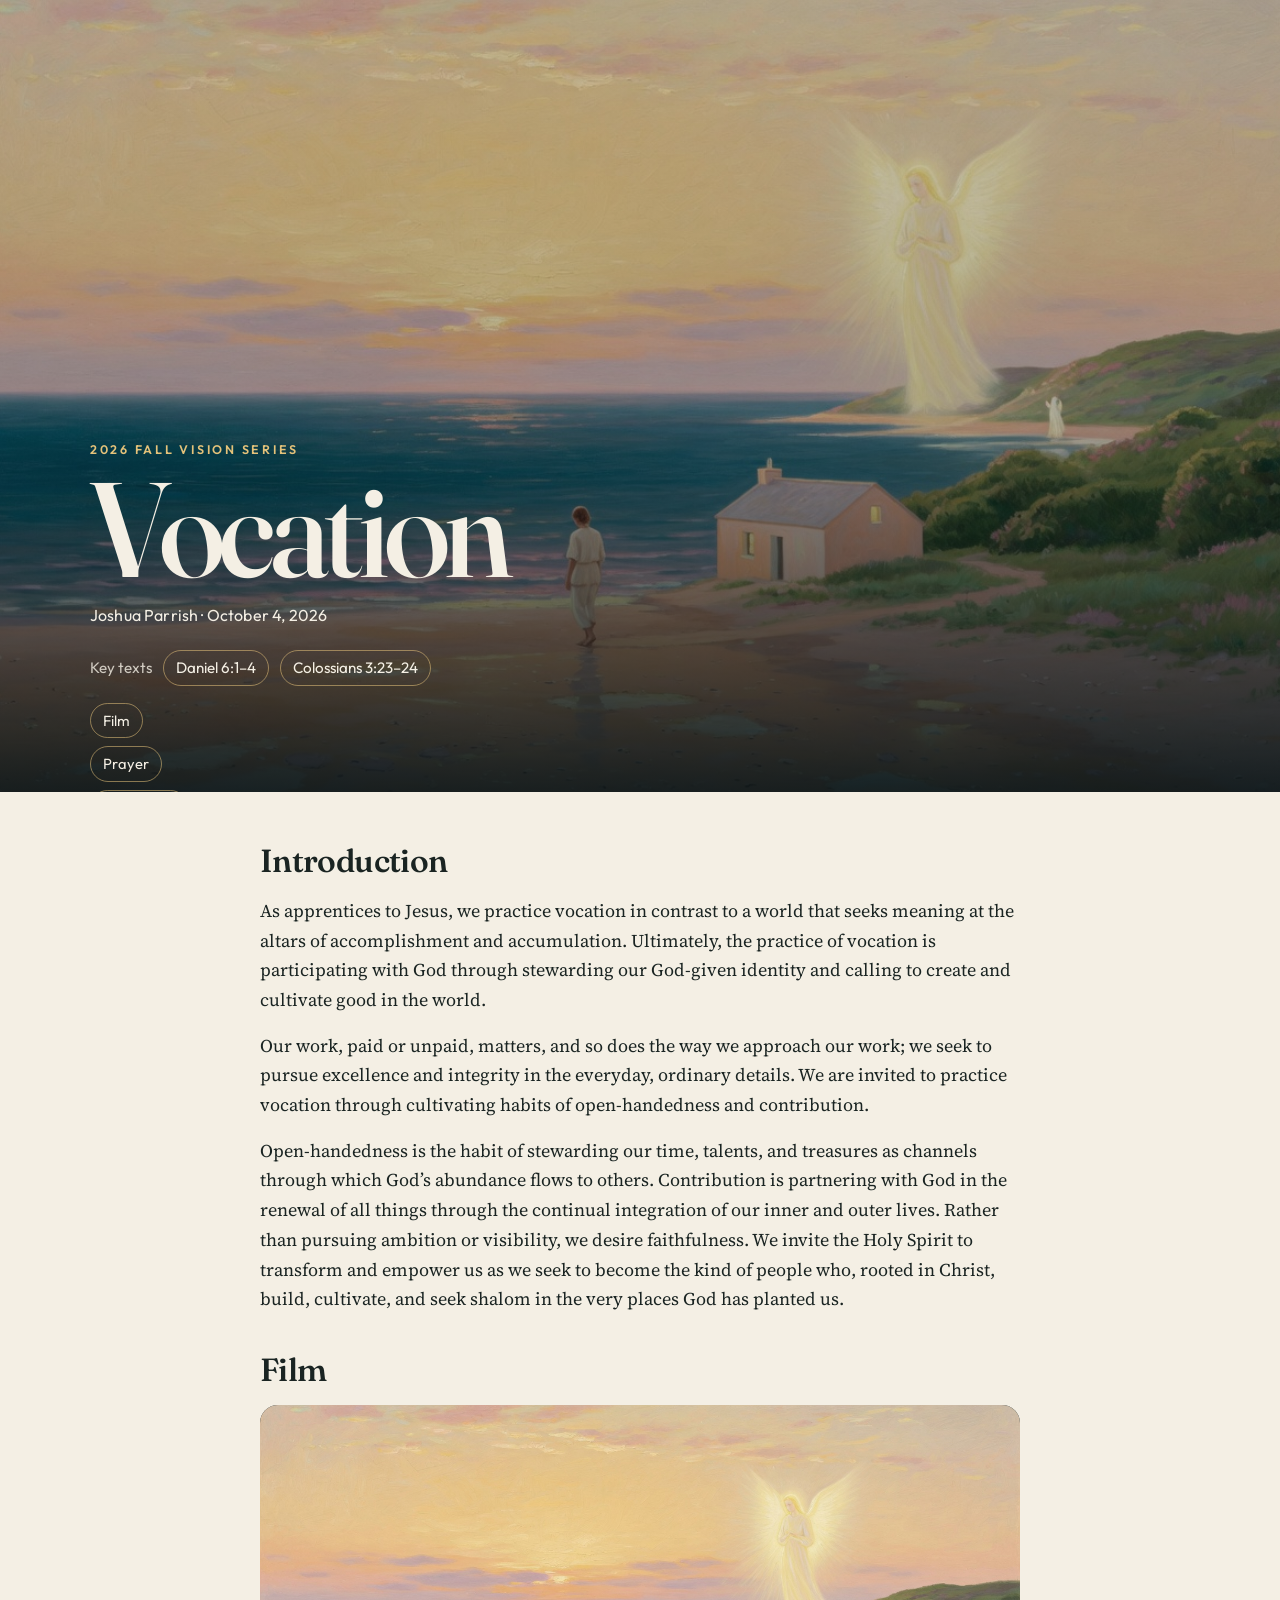
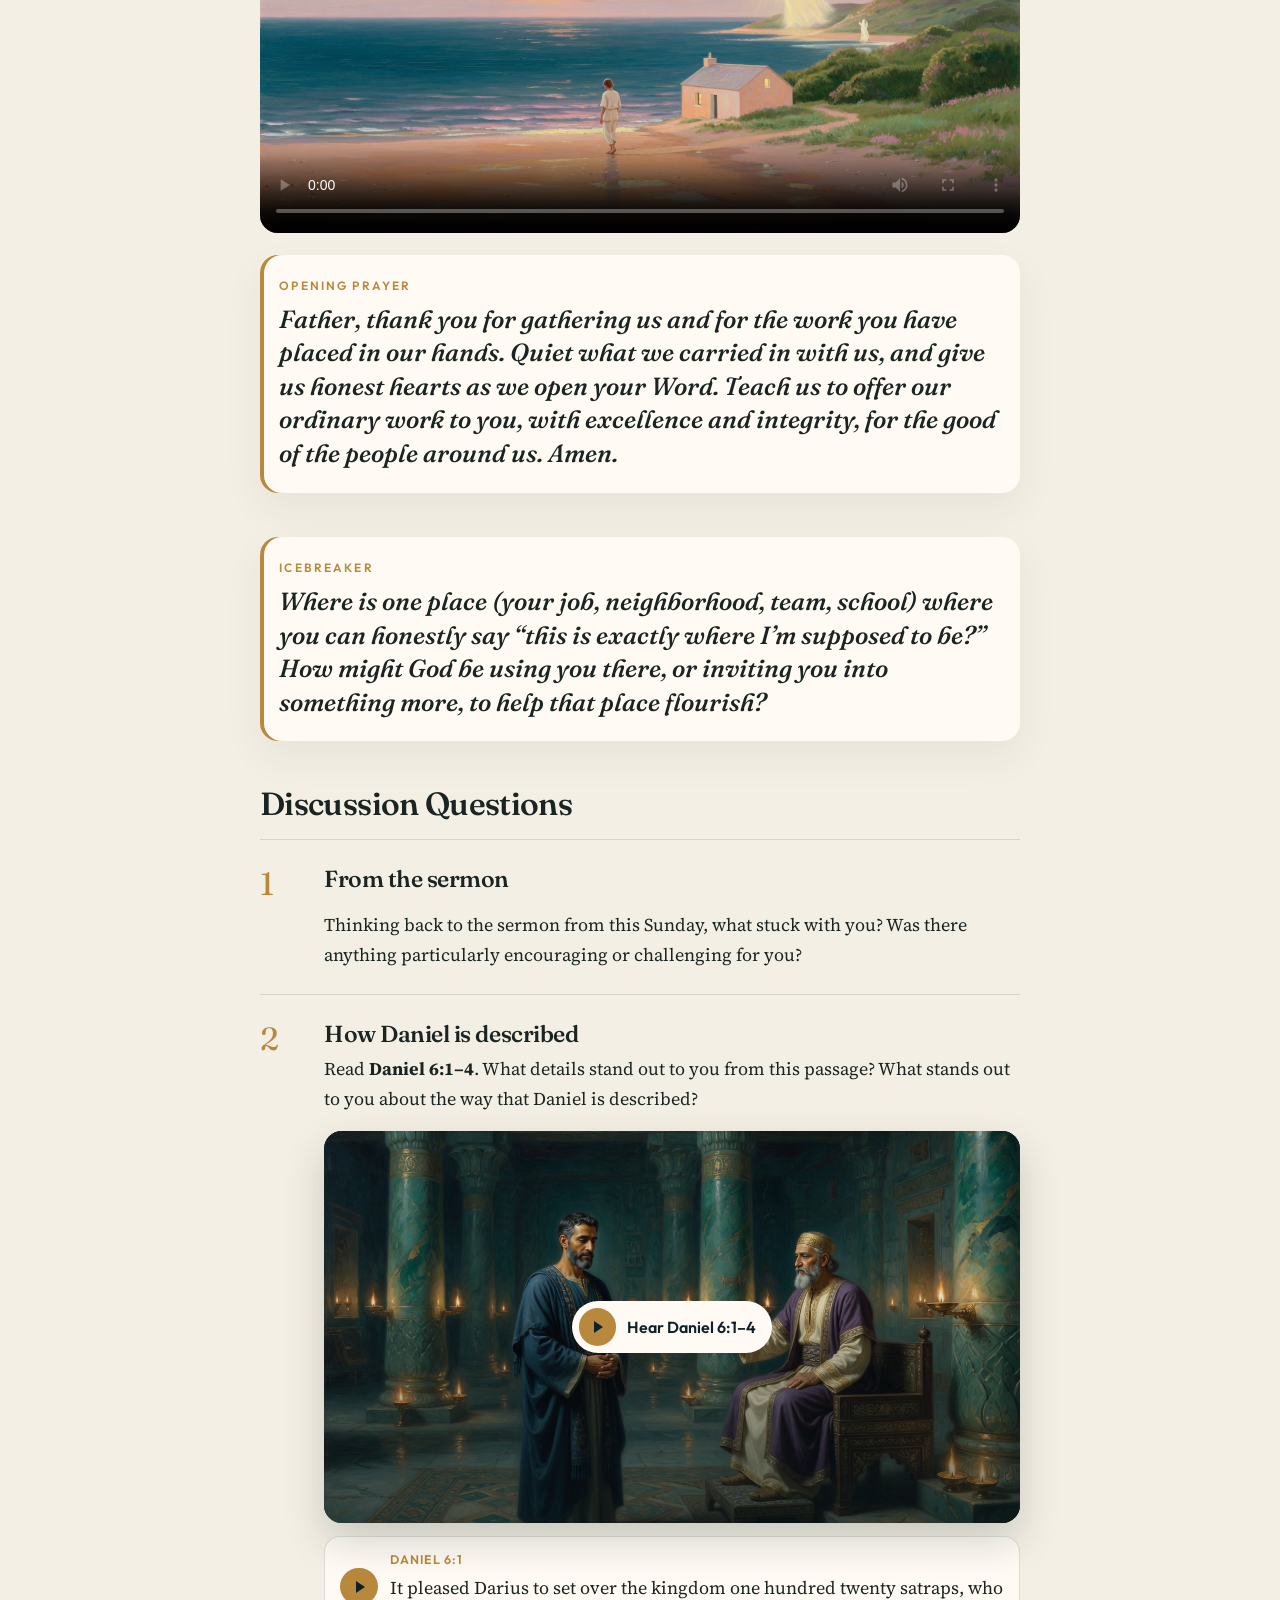
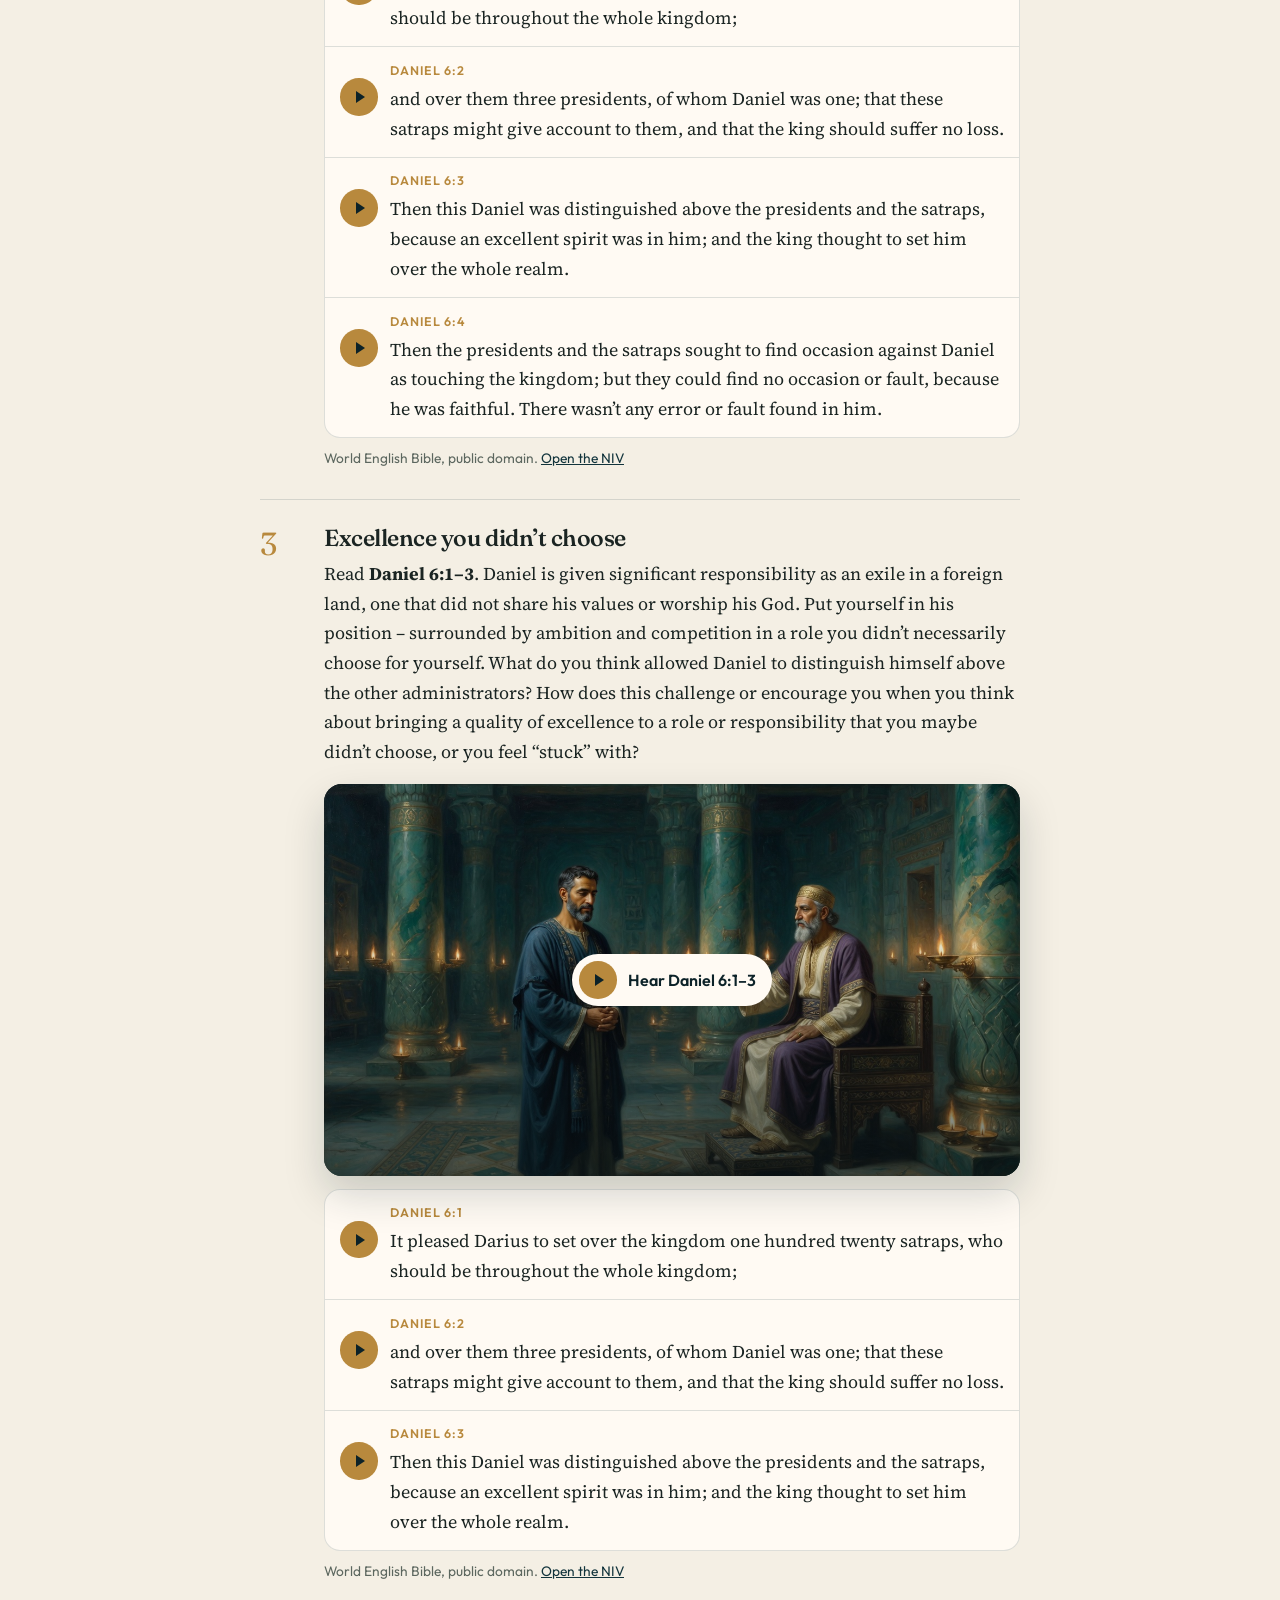
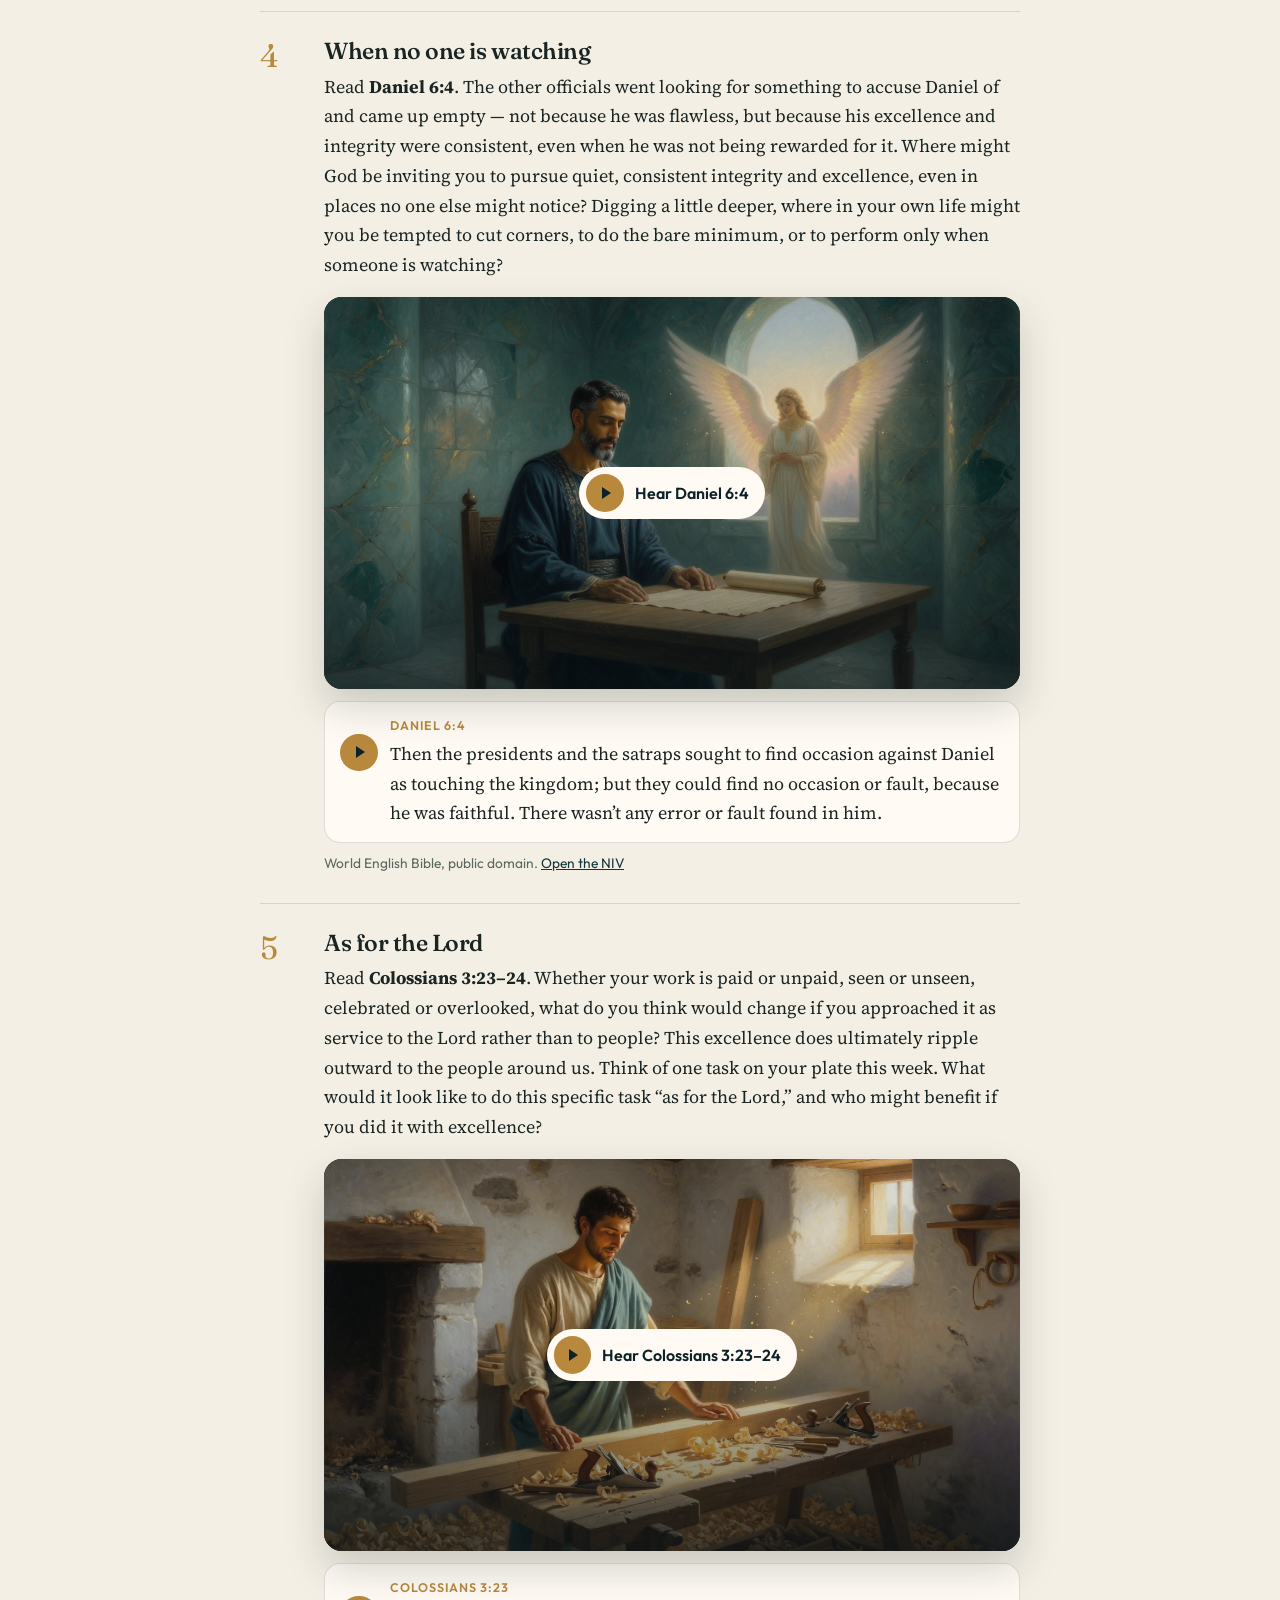
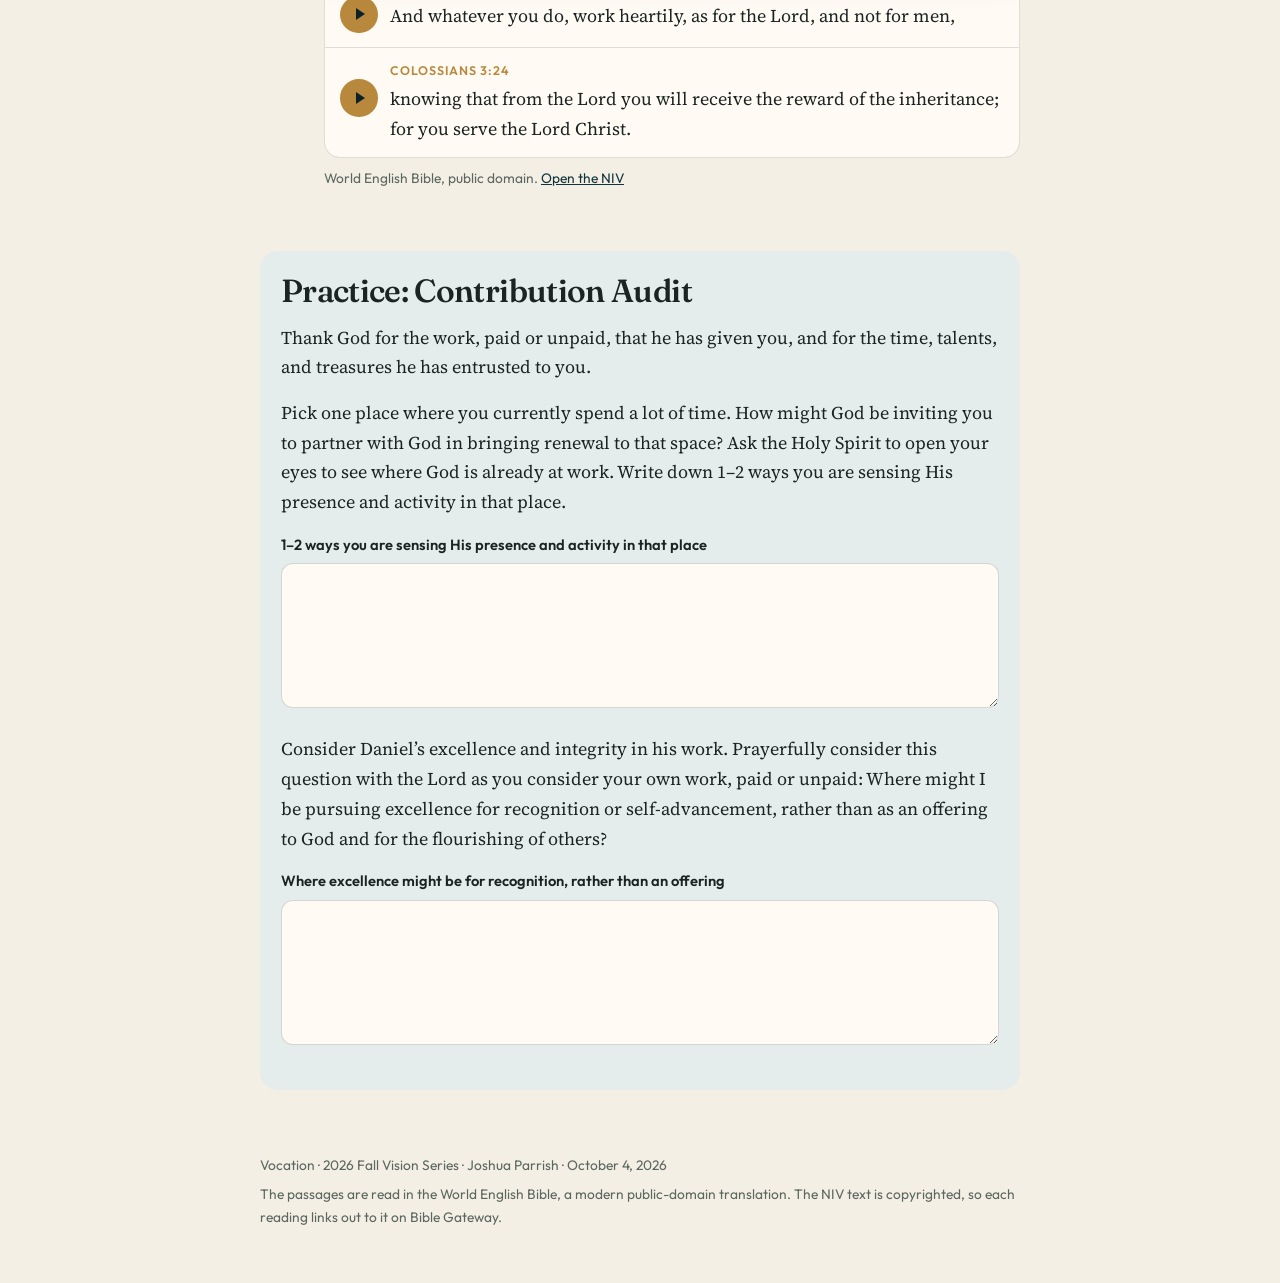
==== v1.html @ 0406d43c "Add the vocation film to the study pages. The guide now plays media/vocation.mp4 on both versions so" ====
<!DOCTYPE html>
<html lang="en">
<head>
  <meta charset="utf-8">
  <meta name="viewport" content="width=device-width, initial-scale=1">
  <title>Vocation · v1</title>
  <meta name="description" content="Group guide for Vocation, October 4, 2026. Joshua Parrish. Daniel 6:1–4 and Colossians 3:23–24, read aloud over scenes from the passage.">
  <link rel="icon" href="data:image/svg+xml,%3Csvg xmlns='http://www.w3.org/2000/svg' viewBox='0 0 32 32'%3E%3Crect width='32' height='32' rx='6' fill='%2312343c'/%3E%3Cpath d='M8 15.5 16 8l8 7.5V24H8Z' fill='none' stroke='%23e4c27a' stroke-width='1.6'/%3E%3C/svg%3E">
  <link rel="preconnect" href="https://fonts.googleapis.com">
  <link rel="preconnect" href="https://fonts.gstatic.com" crossorigin>
  <link href="https://fonts.googleapis.com/css2?family=Fraunces:ital,opsz,wght@0,9..144,520;0,9..144,620;1,9..144,520&family=Outfit:wght@400;500;600&family=Source+Serif+4:ital,opsz,wght@0,8..60,460;0,8..60,600;1,8..60,460&display=swap" rel="stylesheet">
  <style>
:root {
  --sea: #12343c;
  --sea-deep: #0c2228;
  --gold: #b8893d;
  --gold-bright: #e4c27a;
  --cream: #f4efe4;
  --paper: #fffaf3;
  --ink: #1a2422;
  --muted: #5c675f;
  --line: rgba(18, 52, 60, 0.14);
  --mist: #e4ecec;
  --display: "Fraunces", "Iowan Old Style", Georgia, serif;
  --serif: "Source Serif 4", Palatino, "Palatino Linotype", serif;
  --sans: Outfit, "Segoe UI", sans-serif;
  --measure: 40rem;
}

* { box-sizing: border-box; }

html { scroll-behavior: smooth; }

body {
  margin: 0;
  background:
    radial-gradient(900px 420px at 0% 0%, #fff 0%, transparent 55%),
    var(--cream);
  color: var(--ink);
  font-family: var(--serif);
  font-size: 1.125rem;
  line-height: 1.65;
}

img, video { max-width: 100%; }

a { color: var(--sea); }

.skip {
  position: absolute;
  left: 1rem;
  top: -4rem;
  background: var(--paper);
  color: var(--sea);
  padding: 0.5rem 0.8rem;
  z-index: 5;
}

.skip:focus { top: 1rem; }

.hero {
  position: relative;
  min-height: 88vh;
  display: grid;
  align-items: end;
  color: var(--cream);
  background: var(--sea-deep) url("media/hero.jpg") center 40% / cover no-repeat;
  overflow: hidden;
}

.hero-media {
  position: absolute;
  inset: 0;
  width: 100%;
  height: 100%;
  object-fit: cover;
}

.hero::after {
  content: "";
  position: absolute;
  inset: 0;
  background:
    linear-gradient(to top, rgba(8, 20, 24, 0.92) 0%, rgba(8, 20, 24, 0.28) 46%, rgba(8, 20, 24, 0.18) 100%);
}

.hero-copy {
  position: relative;
  z-index: 1;
  width: min(1100px, calc(100% - 2.5rem));
  margin: 0 auto 3.2rem;
}

.series {
  margin: 0 0 0.6rem;
  font-family: var(--sans);
  font-size: 0.78rem;
  font-weight: 600;
  letter-spacing: 0.22em;
  text-transform: uppercase;
  color: var(--gold-bright);
}

.hero h1 {
  margin: 0;
  font-family: var(--display);
  font-weight: 520;
  font-size: clamp(4.6rem, 12vw, 8.4rem);
  line-height: 0.88;
  letter-spacing: -0.04em;
}

.byline {
  margin: 0.9rem 0 0;
  font-family: var(--sans);
  font-size: 1rem;
  letter-spacing: 0.01em;
}

.keys {
  display: flex;
  flex-wrap: wrap;
  gap: 0.5rem 0.7rem;
  align-items: center;
  margin: 1.3rem 0 0;
  font-family: var(--sans);
  font-size: 0.95rem;
}

.keys span { opacity: 0.8; }

.keys a,
.jump a {
  color: var(--cream);
  text-decoration: none;
  border: 1px solid rgba(228, 194, 122, 0.55);
  border-radius: 999px;
  padding: 0.28rem 0.75rem;
}

.keys a:hover,
.jump a:hover,
.keys a:focus-visible,
.jump a:focus-visible {
  background: rgba(228, 194, 122, 0.18);
}

.jump {
  display: flex;
  flex-wrap: wrap;
  gap: 0.5rem;
  margin-top: 1.1rem;
  font-family: var(--sans);
  font-size: 0.92rem;
}

main {
  width: min(760px, calc(100% - 2rem));
  margin: 0 auto;
  padding: 3.2rem 0 4rem;
}

h2, h3 {
  font-family: var(--display);
  font-weight: 560;
  letter-spacing: -0.02em;
  line-height: 1.15;
}

h2 { font-size: 2rem; margin: 0 0 1rem; }

h3 { font-size: 1.45rem; margin: 0 0 0.45rem; }

.intro p,
.lead,
.practice p { margin: 0 0 1rem; }

.icebreaker,
.prayer {
  margin: 2.4rem 0 2.8rem;
  padding: 1.3rem 1.35rem 1.4rem 1.2rem;
  background: var(--paper);
  border-radius: 18px;
  box-shadow: inset 4px 0 0 var(--gold), 0 16px 40px rgba(18, 52, 60, 0.06);
}

.prayer + .icebreaker { margin-top: 1rem; }

.film { margin: 2.4rem 0 0; }

.film + .prayer { margin-top: 1.4rem; }

.study-film {
  width: 100%;
  aspect-ratio: 16 / 9;
  border: 0;
  border-radius: 18px;
  background: var(--sea-deep);
  display: block;
}

.kicker {
  margin: 0 0 0.45rem;
  font-family: var(--sans);
  font-size: 0.75rem;
  font-weight: 600;
  letter-spacing: 0.18em;
  text-transform: uppercase;
  color: var(--gold);
}

.prompt {
  margin: 0;
  font-family: var(--display);
  font-weight: 520;
  font-style: italic;
  font-size: 1.55rem;
  line-height: 1.35;
}

.question {
  display: grid;
  grid-template-columns: 3.2rem 1fr;
  gap: 0.4rem 0.8rem;
  padding: 1.6rem 0 0.4rem;
  border-top: 1px solid var(--line);
}

.num {
  margin: 0.15rem 0 0;
  font-family: var(--display);
  font-size: 2rem;
  line-height: 1;
  color: var(--gold);
}

.reading {
  margin: 1.1rem 0 1.4rem;
}

.stage {
  position: relative;
  aspect-ratio: 16 / 9;
  border-radius: 18px;
  overflow: hidden;
  background: var(--sea-deep);
  box-shadow: 0 18px 40px rgba(12, 34, 40, 0.18);
}

.stage video {
  width: 100%;
  height: 100%;
  object-fit: cover;
  display: block;
  background: var(--sea-deep);
}

.veil {
  position: absolute;
  inset: 0;
  display: grid;
  place-items: center;
  background: linear-gradient(to top, rgba(8, 20, 24, 0.62), rgba(8, 20, 24, 0.12) 55%);
}

.is-playing .veil,
.is-paused .veil { display: none; }

.hear, .toggle, .jump {
  font-family: var(--sans);
  cursor: pointer;
}

.hear {
  display: inline-flex;
  align-items: center;
  gap: 0.7rem;
  border: 0;
  border-radius: 999px;
  padding: 0.45rem 1rem 0.45rem 0.45rem;
  background: var(--paper);
  color: var(--sea-deep);
  font-size: 1rem;
  font-weight: 600;
}

.hear:focus-visible,
.toggle:focus-visible,
.jump:focus-visible,
textarea:focus-visible,
a:focus-visible {
  outline: 2px solid var(--gold-bright);
  outline-offset: 3px;
}

.mark {
  width: 2.35rem;
  height: 2.35rem;
  border-radius: 50%;
  background: var(--gold);
  display: grid;
  place-items: center;
  flex: none;
}

.mark::before {
  content: "";
  display: block;
  width: 0;
  height: 0;
  border-left: 9px solid var(--sea-deep);
  border-top: 6px solid transparent;
  border-bottom: 6px solid transparent;
  margin-left: 3px;
}

.bar {
  display: none;
  position: absolute;
  left: 0;
  right: 0;
  bottom: 0;
  gap: 0.8rem;
  align-items: center;
  padding: 0.7rem 0.8rem;
  background: linear-gradient(to top, rgba(8, 20, 24, 0.88), transparent);
  color: var(--cream);
}

.is-playing .bar,
.is-paused .bar { display: flex; }

.toggle {
  border: 0;
  border-radius: 999px;
  background: var(--paper);
  color: var(--sea-deep);
  font-weight: 600;
  padding: 0.4rem 0.85rem;
}

.now {
  margin: 0;
  font-family: var(--sans);
  font-size: 0.95rem;
}

.verses {
  list-style: none;
  margin: 0.8rem 0 0;
  padding: 0;
  border: 1px solid var(--line);
  border-radius: 16px;
  overflow: hidden;
  background: var(--paper);
}

.verse {
  display: grid;
  grid-template-columns: auto 1fr;
  gap: 0.75rem;
  align-items: start;
  padding: 0.85rem 0.95rem;
  border-top: 1px solid var(--line);
}

.verse:first-child { border-top: 0; }

.verse p { margin: 0; }

.verse.is-active {
  background: #fff6e4;
  box-shadow: inset 3px 0 0 var(--gold);
}

.vref {
  display: block;
  font-family: var(--sans);
  font-size: 0.78rem;
  font-weight: 600;
  letter-spacing: 0.08em;
  text-transform: uppercase;
  color: var(--gold);
  margin-bottom: 0.15rem;
}

.jump {
  width: 2.35rem;
  height: 2.35rem;
  border: 0;
  border-radius: 50%;
  background: transparent;
  padding: 0;
}

.is-playing .verse.is-active .mark::before {
  width: 8px;
  height: 10px;
  border: 0;
  margin: 0;
  background:
    linear-gradient(var(--sea-deep), var(--sea-deep)) 0 0 / 3px 10px no-repeat,
    linear-gradient(var(--sea-deep), var(--sea-deep)) 5px 0 / 3px 10px no-repeat;
}

.credit, .saved, footer p {
  font-family: var(--sans);
  font-size: 0.86rem;
  color: var(--muted);
}

.credit { margin: 0.55rem 0 0; }

.practice {
  margin-top: 2rem;
  padding: 1.4rem 1.3rem 1.2rem;
  background: var(--mist);
  border-radius: 18px;
}

.practice h2 { margin-bottom: 0.8rem; }

.note {
  display: block;
  margin: 0 0 1.1rem;
}

.note span {
  display: block;
  margin-bottom: 0.4rem;
  font-family: var(--sans);
  font-size: 0.92rem;
  font-weight: 600;
}

textarea {
  width: 100%;
  border: 1px solid rgba(18, 52, 60, 0.18);
  border-radius: 12px;
  padding: 0.75rem 0.85rem;
  font: inherit;
  color: inherit;
  background: var(--paper);
  resize: vertical;
}

.saved { margin: 0; }

footer {
  width: min(760px, calc(100% - 2rem));
  margin: 0 auto;
  padding: 0 0 3rem;
}

footer p { margin: 0 0 0.4rem; }

.sr-only {
  position: absolute;
  width: 1px;
  height: 1px;
  padding: 0;
  margin: -1px;
  overflow: hidden;
  clip: rect(0, 0, 0, 0);
  white-space: nowrap;
  border: 0;
}

@media (max-width: 640px) {
  body { font-size: 1.05rem; }
  .hero { min-height: 78vh; }
  .prompt { font-size: 1.3rem; }
  .question { grid-template-columns: 1fr; gap: 0.2rem; }
  .num { font-size: 1.6rem; }
}

@media (prefers-reduced-motion: reduce) {
  html { scroll-behavior: auto; }
  .hero-media { display: none; }
}

</style>
</head>
<body>
  <a class="skip" href="#content">Skip to the guide</a>

  <header class="hero">
    <video class="hero-media" autoplay muted loop playsinline poster="media/hero.jpg">
      <source src="media/hero.mp4" type="video/mp4">
    </video>
    <div class="hero-copy">
      <p class="series">2026 Fall Vision Series</p>
      <h1>Vocation</h1>
      <p class="byline">Joshua Parrish <span aria-hidden="true">·</span> <time datetime="2026-10-04">October 4, 2026</time></p>
      <p class="keys">
        <span>Key texts</span>
        <a href="#daniel">Daniel 6:1–4</a>
        <a href="#colossians">Colossians 3:23–24</a>
      </p>
      <nav class="jump" aria-label="Guide">
        <a href="#film">Film</a>
        <a href="#prayer">Prayer</a>
        <a href="#icebreaker">Icebreaker</a>
        <a href="#discuss">Discussion</a>
        <a href="#practice">Practice</a>
        <a href="v2.html">v2</a>
      </nav>
    </div>
  </header>

  <main id="content">
    <section class="intro" aria-labelledby="intro-title">
      <h2 id="intro-title">Introduction</h2>
      <p>As apprentices to Jesus, we practice vocation in contrast to a world that seeks meaning at the altars of accomplishment and accumulation. Ultimately, the practice of vocation is participating with God through stewarding our God-given identity and calling to create and cultivate good in the world.</p>
      <p>Our work, paid or unpaid, matters, and so does the way we approach our work; we seek to pursue excellence and integrity in the everyday, ordinary details. We are invited to practice vocation through cultivating habits of open-handedness and contribution.</p>
      <p>Open-handedness is the habit of stewarding our time, talents, and treasures as channels through which God’s abundance flows to others. Contribution is partnering with God in the renewal of all things through the continual integration of our inner and outer lives. Rather than pursuing ambition or visibility, we desire faithfulness. We invite the Holy Spirit to transform and empower us as we seek to become the kind of people who, rooted in Christ, build, cultivate, and seek shalom in the very places God has planted us.</p>
    </section>

    <section class="film" id="film" aria-labelledby="film-title">
      <h2 id="film-title">Film</h2>
      <video class="study-film" controls playsinline preload="metadata" poster="media/hero.jpg">
        <source src="media/vocation.mp4" type="video/mp4">
      </video>
    </section>

    <section class="prayer" id="prayer" aria-labelledby="prayer-title">
      <p class="kicker" id="prayer-title">Opening prayer</p>
      <p class="prompt">Father, thank you for gathering us and for the work you have placed in our hands. Quiet what we carried in with us, and give us honest hearts as we open your Word. Teach us to offer our ordinary work to you, with excellence and integrity, for the good of the people around us. Amen.</p>
    </section>

    <section class="icebreaker" id="icebreaker" aria-labelledby="ice-title">
      <p class="kicker" id="ice-title">Icebreaker</p>
      <p class="prompt">Where is one place (your job, neighborhood, team, school) where you can honestly say “this is exactly where I’m supposed to be?” How might God be using you there, or inviting you into something more, to help that place flourish?</p>
    </section>

    <section class="discuss" id="discuss" aria-labelledby="discuss-title">
      <h2 id="discuss-title">Discussion Questions</h2>

      <article class="question">
        <p class="num" aria-hidden="true">1</p>
        <div>
          <h3>From the sermon</h3>
          <p>Thinking back to the sermon from this Sunday, what stuck with you? Was there anything particularly encouraging or challenging for you?</p>
        </div>
      </article>

      <article class="question" id="daniel">
        <p class="num" aria-hidden="true">2</p>
        <div>
          <h3>How Daniel is described</h3>
          <p class="lead">Read <strong>Daniel 6:1–4</strong>. What details stand out to you from this passage? What stands out to you about the way that Daniel is described?</p>
          <figure class="reading">
            <div class="stage">
              <video playsinline preload="none" poster="media/dan-6-1.jpg"></video>
              <div class="veil">
                <button type="button" class="hear">
                  <span class="mark" aria-hidden="true"></span>
                  <span class="label">Hear Daniel 6:1–4</span>
                </button>
              </div>
              <div class="bar">
                <button type="button" class="toggle">Pause</button>
                <p class="now"></p>
              </div>
            </div>
            <ol class="verses">
              <li class="verse" data-src="media/dan-6-1.mp4" data-poster="media/dan-6-1.jpg" data-ref="Daniel 6:1">
                <button type="button" class="jump" aria-label="Play Daniel 6:1"><span class="mark" aria-hidden="true"></span></button>
                <p><span class="vref">Daniel 6:1</span> It pleased Darius to set over the kingdom one hundred twenty satraps, who should be throughout the whole kingdom;</p>
              </li>
              <li class="verse" data-src="media/dan-6-2.mp4" data-poster="media/dan-6-2.jpg" data-ref="Daniel 6:2">
                <button type="button" class="jump" aria-label="Play Daniel 6:2"><span class="mark" aria-hidden="true"></span></button>
                <p><span class="vref">Daniel 6:2</span> and over them three presidents, of whom Daniel was one; that these satraps might give account to them, and that the king should suffer no loss.</p>
              </li>
              <li class="verse" data-src="media/dan-6-3.mp4" data-poster="media/dan-6-3.jpg" data-ref="Daniel 6:3">
                <button type="button" class="jump" aria-label="Play Daniel 6:3"><span class="mark" aria-hidden="true"></span></button>
                <p><span class="vref">Daniel 6:3</span> Then this Daniel was distinguished above the presidents and the satraps, because an excellent spirit was in him; and the king thought to set him over the whole realm.</p>
              </li>
              <li class="verse" data-src="media/dan-6-4.mp4" data-poster="media/dan-6-4.jpg" data-ref="Daniel 6:4">
                <button type="button" class="jump" aria-label="Play Daniel 6:4"><span class="mark" aria-hidden="true"></span></button>
                <p><span class="vref">Daniel 6:4</span> Then the presidents and the satraps sought to find occasion against Daniel as touching the kingdom; but they could find no occasion or fault, because he was faithful. There wasn’t any error or fault found in him.</p>
              </li>
            </ol>
            <p class="credit">World English Bible, public domain. <a href="https://www.biblegateway.com/passage/?search=Daniel+6%3A1-4&amp;version=NIV">Open the NIV</a></p>
            <p class="sr-only status" aria-live="polite"></p>
          </figure>
        </div>
      </article>

      <article class="question">
        <p class="num" aria-hidden="true">3</p>
        <div>
          <h3>Excellence you didn’t choose</h3>
          <p class="lead">Read <strong>Daniel 6:1–3</strong>. Daniel is given significant responsibility as an exile in a foreign land, one that did not share his values or worship his God. Put yourself in his position – surrounded by ambition and competition in a role you didn’t necessarily choose for yourself. What do you think allowed Daniel to distinguish himself above the other administrators? How does this challenge or encourage you when you think about bringing a quality of excellence to a role or responsibility that you maybe didn’t choose, or you feel “stuck” with?</p>
          <figure class="reading">
            <div class="stage">
              <video playsinline preload="none" poster="media/dan-6-1.jpg"></video>
              <div class="veil">
                <button type="button" class="hear">
                  <span class="mark" aria-hidden="true"></span>
                  <span class="label">Hear Daniel 6:1–3</span>
                </button>
              </div>
              <div class="bar">
                <button type="button" class="toggle">Pause</button>
                <p class="now"></p>
              </div>
            </div>
            <ol class="verses">
              <li class="verse" data-src="media/dan-6-1.mp4" data-poster="media/dan-6-1.jpg" data-ref="Daniel 6:1">
                <button type="button" class="jump" aria-label="Play Daniel 6:1"><span class="mark" aria-hidden="true"></span></button>
                <p><span class="vref">Daniel 6:1</span> It pleased Darius to set over the kingdom one hundred twenty satraps, who should be throughout the whole kingdom;</p>
              </li>
              <li class="verse" data-src="media/dan-6-2.mp4" data-poster="media/dan-6-2.jpg" data-ref="Daniel 6:2">
                <button type="button" class="jump" aria-label="Play Daniel 6:2"><span class="mark" aria-hidden="true"></span></button>
                <p><span class="vref">Daniel 6:2</span> and over them three presidents, of whom Daniel was one; that these satraps might give account to them, and that the king should suffer no loss.</p>
              </li>
              <li class="verse" data-src="media/dan-6-3.mp4" data-poster="media/dan-6-3.jpg" data-ref="Daniel 6:3">
                <button type="button" class="jump" aria-label="Play Daniel 6:3"><span class="mark" aria-hidden="true"></span></button>
                <p><span class="vref">Daniel 6:3</span> Then this Daniel was distinguished above the presidents and the satraps, because an excellent spirit was in him; and the king thought to set him over the whole realm.</p>
              </li>
            </ol>
            <p class="credit">World English Bible, public domain. <a href="https://www.biblegateway.com/passage/?search=Daniel+6%3A1-3&amp;version=NIV">Open the NIV</a></p>
            <p class="sr-only status" aria-live="polite"></p>
          </figure>
        </div>
      </article>

      <article class="question">
        <p class="num" aria-hidden="true">4</p>
        <div>
          <h3>When no one is watching</h3>
          <p class="lead">Read <strong>Daniel 6:4</strong>. The other officials went looking for something to accuse Daniel of and came up empty — not because he was flawless, but because his excellence and integrity were consistent, even when he was not being rewarded for it. Where might God be inviting you to pursue quiet, consistent integrity and excellence, even in places no one else might notice? Digging a little deeper, where in your own life might you be tempted to cut corners, to do the bare minimum, or to perform only when someone is watching?</p>
          <figure class="reading">
            <div class="stage">
              <video playsinline preload="none" poster="media/dan-6-4.jpg"></video>
              <div class="veil">
                <button type="button" class="hear">
                  <span class="mark" aria-hidden="true"></span>
                  <span class="label">Hear Daniel 6:4</span>
                </button>
              </div>
              <div class="bar">
                <button type="button" class="toggle">Pause</button>
                <p class="now"></p>
              </div>
            </div>
            <ol class="verses">
              <li class="verse" data-src="media/dan-6-4.mp4" data-poster="media/dan-6-4.jpg" data-ref="Daniel 6:4">
                <button type="button" class="jump" aria-label="Play Daniel 6:4"><span class="mark" aria-hidden="true"></span></button>
                <p><span class="vref">Daniel 6:4</span> Then the presidents and the satraps sought to find occasion against Daniel as touching the kingdom; but they could find no occasion or fault, because he was faithful. There wasn’t any error or fault found in him.</p>
              </li>
            </ol>
            <p class="credit">World English Bible, public domain. <a href="https://www.biblegateway.com/passage/?search=Daniel+6%3A4&amp;version=NIV">Open the NIV</a></p>
            <p class="sr-only status" aria-live="polite"></p>
          </figure>
        </div>
      </article>

      <article class="question" id="colossians">
        <p class="num" aria-hidden="true">5</p>
        <div>
          <h3>As for the Lord</h3>
          <p class="lead">Read <strong>Colossians 3:23–24</strong>. Whether your work is paid or unpaid, seen or unseen, celebrated or overlooked, what do you think would change if you approached it as service to the Lord rather than to people? This excellence does ultimately ripple outward to the people around us. Think of one task on your plate this week. What would it look like to do this specific task “as for the Lord,” and who might benefit if you did it with excellence?</p>
          <figure class="reading">
            <div class="stage">
              <video playsinline preload="none" poster="media/col-3-23.jpg"></video>
              <div class="veil">
                <button type="button" class="hear">
                  <span class="mark" aria-hidden="true"></span>
                  <span class="label">Hear Colossians 3:23–24</span>
                </button>
              </div>
              <div class="bar">
                <button type="button" class="toggle">Pause</button>
                <p class="now"></p>
              </div>
            </div>
            <ol class="verses">
              <li class="verse" data-src="media/col-3-23.mp4" data-poster="media/col-3-23.jpg" data-ref="Colossians 3:23">
                <button type="button" class="jump" aria-label="Play Colossians 3:23"><span class="mark" aria-hidden="true"></span></button>
                <p><span class="vref">Colossians 3:23</span> And whatever you do, work heartily, as for the Lord, and not for men,</p>
              </li>
              <li class="verse" data-src="media/col-3-24.mp4" data-poster="media/col-3-24.jpg" data-ref="Colossians 3:24">
                <button type="button" class="jump" aria-label="Play Colossians 3:24"><span class="mark" aria-hidden="true"></span></button>
                <p><span class="vref">Colossians 3:24</span> knowing that from the Lord you will receive the reward of the inheritance; for you serve the Lord Christ.</p>
              </li>
            </ol>
            <p class="credit">World English Bible, public domain. <a href="https://www.biblegateway.com/passage/?search=Colossians+3%3A23-24&amp;version=NIV">Open the NIV</a></p>
            <p class="sr-only status" aria-live="polite"></p>
          </figure>
        </div>
      </article>
    </section>

    <section class="practice" id="practice" aria-labelledby="practice-title">
      <h2 id="practice-title">Practice: Contribution Audit</h2>
      <p>Thank God for the work, paid or unpaid, that he has given you, and for the time, talents, and treasures he has entrusted to you.</p>
      <p>Pick one place where you currently spend a lot of time. How might God be inviting you to partner with God in bringing renewal to that space? Ask the Holy Spirit to open your eyes to see where God is already at work. Write down 1–2 ways you are sensing His presence and activity in that place.</p>
      <label class="note">
        <span>1–2 ways you are sensing His presence and activity in that place</span>
        <textarea id="note-presence" rows="4"></textarea>
      </label>
      <p>Consider Daniel’s excellence and integrity in his work. Prayerfully consider this question with the Lord as you consider your own work, paid or unpaid: Where might I be pursuing excellence for recognition or self-advancement, rather than as an offering to God and for the flourishing of others?</p>
      <label class="note">
        <span>Where excellence might be for recognition, rather than an offering</span>
        <textarea id="note-offering" rows="4"></textarea>
      </label>
      <p class="saved" id="save-state" hidden>Saved on this device.</p>
    </section>
  </main>

  <footer>
    <p>Vocation · 2026 Fall Vision Series · Joshua Parrish · October 4, 2026</p>
    <p>The passages are read in the World English Bible, a modern public-domain translation. The NIV text is copyrighted, so each reading links out to it on Bible Gateway.</p>
  </footer>

  <script>
(function () {
  const readings = Array.from(document.querySelectorAll(".reading"));
  let active = null;

  function speak(text, onend) {
    if (!window.speechSynthesis) {
      onend();
      return;
    }
    const utter = new SpeechSynthesisUtterance(text);
    utter.rate = 0.9;
    utter.pitch = 0.95;
    const voices = window.speechSynthesis.getVoices();
    const voice = voices.find(function (item) {
      return /en(-|_)?(US|GB)/i.test(item.lang) && /andrew|brian|guy|ryan|daniel|david|mark/i.test(item.name);
    }) || voices.find(function (item) {
      return item.lang && item.lang.toLowerCase().startsWith("en");
    });
    if (voice) utter.voice = voice;
    utter.onend = onend;
    utter.onerror = onend;
    window.speechSynthesis.cancel();
    window.speechSynthesis.speak(utter);
  }

  function Reading(figure) {
    this.figure = figure;
    this.video = figure.querySelector("video");
    this.hear = figure.querySelector(".hear");
    this.label = figure.querySelector(".label");
    this.toggle = figure.querySelector(".toggle");
    this.now = figure.querySelector(".now");
    this.status = figure.querySelector(".status");
    this.verses = Array.from(figure.querySelectorAll(".verse"));
    this.homeLabel = this.label.textContent;
    this.index = 0;
    this.mode = "idle";
    this.usingVoice = false;
    const self = this;

    this.hear.addEventListener("click", function () { self.start(0); });
    this.toggle.addEventListener("click", function () { self.onToggle(); });
    this.verses.forEach(function (verse, index) {
      verse.querySelector(".jump").addEventListener("click", function () {
        if (self.mode === "playing" && self.index === index) self.onToggle();
        else self.start(index);
      });
    });
    this.video.addEventListener("ended", function () {
      if (self.mode === "playing" && !self.usingVoice) self.advance();
    });
    this.video.addEventListener("error", function () {
      if (self.mode === "playing" && !self.usingVoice) self.useVoice();
    });
  }

  Reading.prototype.claim = function () {
    if (active && active !== this) active.stop();
    active = this;
  };

  Reading.prototype.verseText = function (verse) {
    return verse.querySelector("p").innerText.replace(/\s+/g, " ").trim();
  };

  Reading.prototype.paint = function () {
    const verse = this.verses[this.index];
    this.verses.forEach(function (item) { item.classList.remove("is-active"); });
    if (verse && this.mode !== "idle") verse.classList.add("is-active");
    this.figure.classList.toggle("is-playing", this.mode === "playing");
    this.figure.classList.toggle("is-paused", this.mode === "paused");
    this.label.textContent = this.mode === "idle" ? this.homeLabel : "Pause";
    this.toggle.textContent = this.mode === "paused" ? "Resume" : "Pause";
    const ref = verse && this.mode !== "idle" ? verse.dataset.ref : "";
    this.now.textContent = ref;
    if (this.mode === "playing") this.status.textContent = "Playing " + ref;
    else if (this.mode === "paused") this.status.textContent = "Paused";
    else this.status.textContent = "";
  };

  Reading.prototype.start = function (index) {
    this.claim();
    this.index = index;
    this.mode = "playing";
    this.usingVoice = false;
    if (window.speechSynthesis) window.speechSynthesis.cancel();
    const verse = this.verses[index];
    const src = verse.dataset.src;
    this.video.poster = verse.dataset.poster;
    this.video.muted = false;
    const absolute = new URL(src, window.location.href).href;
    if (this.video.currentSrc !== absolute) {
      this.video.src = src;
    } else {
      this.video.currentTime = 0;
    }
    this.paint();
    const self = this;
    const pending = this.video.play();
    if (pending && pending.catch) {
      pending.catch(function () { self.useVoice(); });
    }
  };

  Reading.prototype.useVoice = function () {
    if (this.usingVoice || this.mode !== "playing") return;
    this.usingVoice = true;
    this.video.removeAttribute("src");
    this.video.load();
    const self = this;
    speak(this.verseText(this.verses[this.index]), function () {
      if (self.mode === "playing" && self.usingVoice) self.advance();
    });
  };

  Reading.prototype.advance = function () {
    if (this.index < this.verses.length - 1) this.start(this.index + 1);
    else this.stop();
  };

  Reading.prototype.onToggle = function () {
    if (this.mode === "playing") {
      this.mode = "paused";
      this.video.pause();
      if (window.speechSynthesis) window.speechSynthesis.pause();
      this.paint();
      return;
    }
    if (this.mode === "paused") {
      this.mode = "playing";
      this.paint();
      if (this.usingVoice && window.speechSynthesis) window.speechSynthesis.resume();
      else this.video.play();
    }
  };

  Reading.prototype.stop = function () {
    this.mode = "idle";
    this.usingVoice = false;
    this.video.pause();
    if (window.speechSynthesis) window.speechSynthesis.cancel();
    this.paint();
    if (active === this) active = null;
  };

  readings.forEach(function (figure) { new Reading(figure); });

  const presence = document.getElementById("note-presence");
  const offering = document.getElementById("note-offering");
  const saveState = document.getElementById("save-state");
  const storeKey = "vocation-2026-notes";

  try {
    const saved = JSON.parse(localStorage.getItem(storeKey) || "{}");
    if (saved.presence) presence.value = saved.presence;
    if (saved.offering) offering.value = saved.offering;
  } catch (error) {
    /* Notes stay empty if storage is unavailable. */
  }

  function persist() {
    const payload = { presence: presence.value, offering: offering.value };
    try {
      localStorage.setItem(storeKey, JSON.stringify(payload));
      saveState.hidden = false;
    } catch (error) {
      saveState.hidden = true;
    }
  }

  presence.addEventListener("input", persist);
  offering.addEventListener("input", persist);

  if (window.matchMedia("(prefers-reduced-motion: reduce)").matches) {
    const hero = document.querySelector(".hero-media");
    if (hero) {
      hero.pause();
      hero.removeAttribute("autoplay");
    }
  }
})();

</script>
</body>
</html>
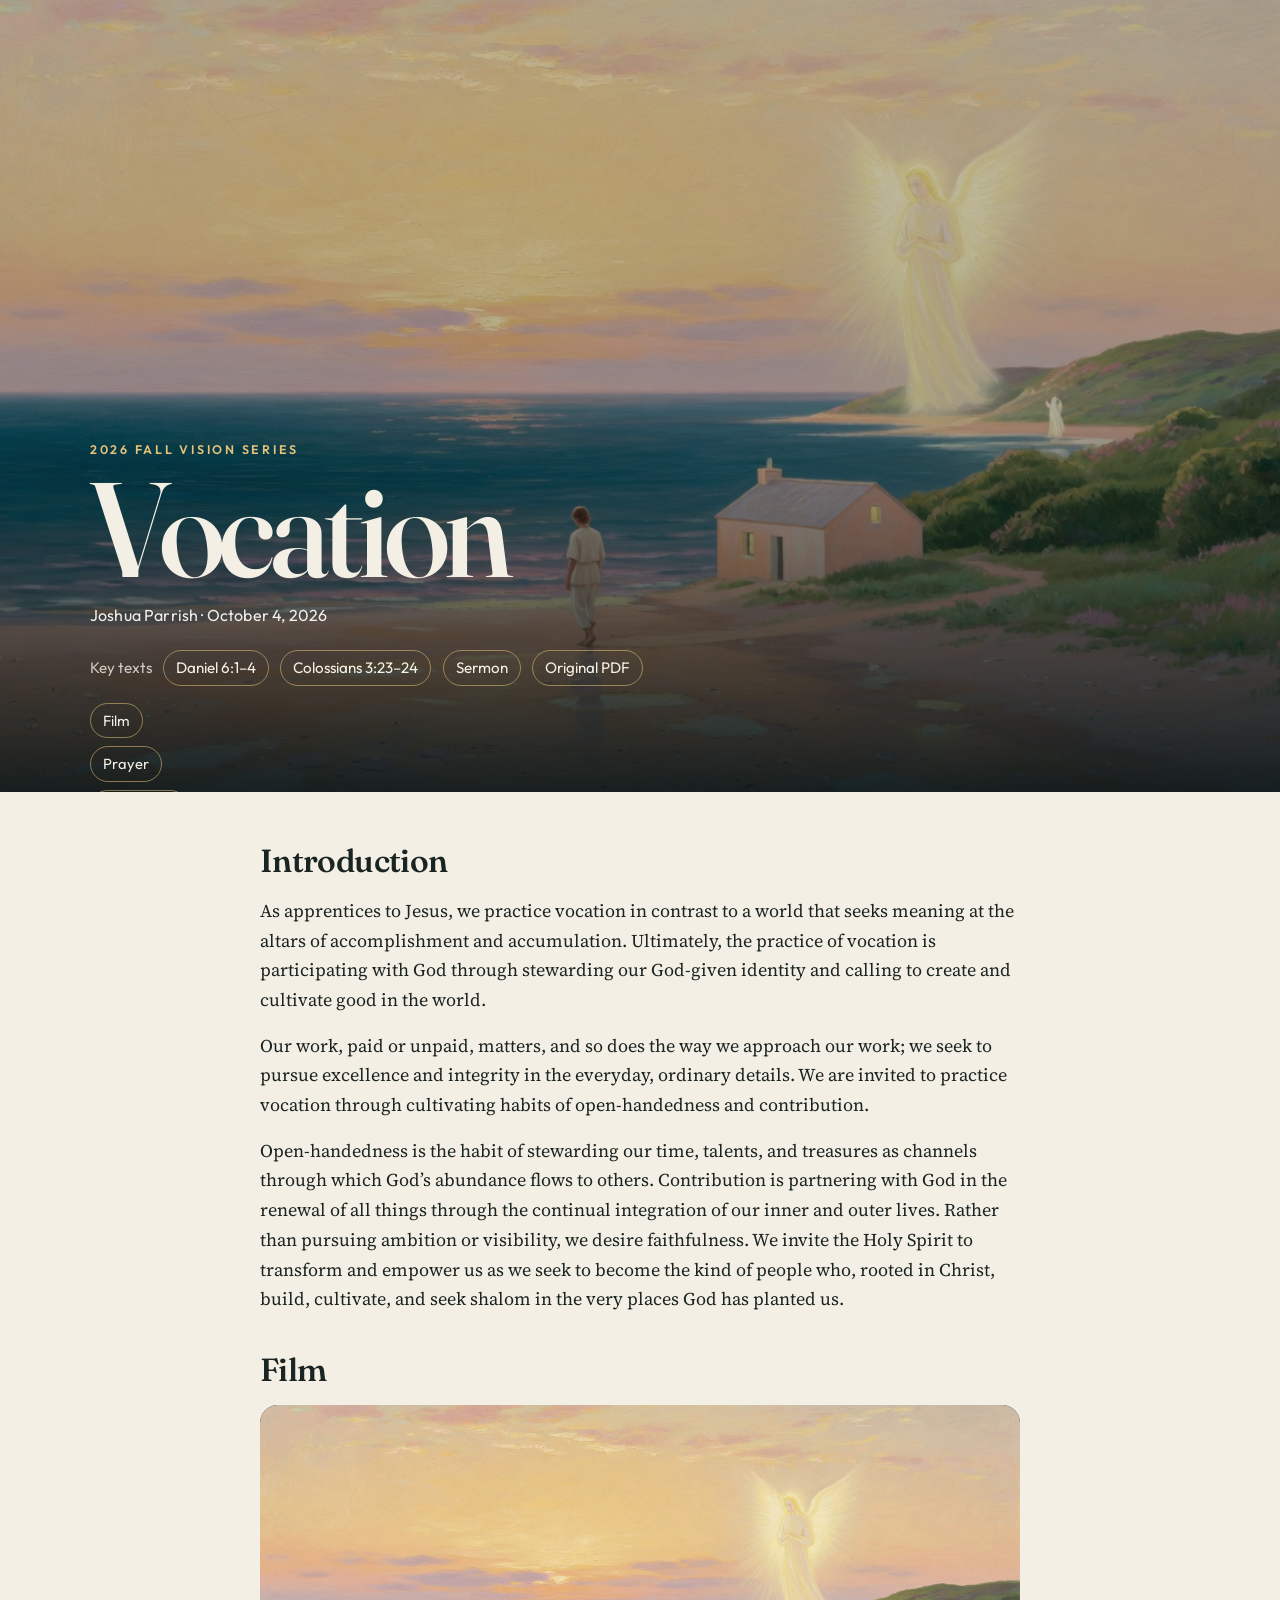
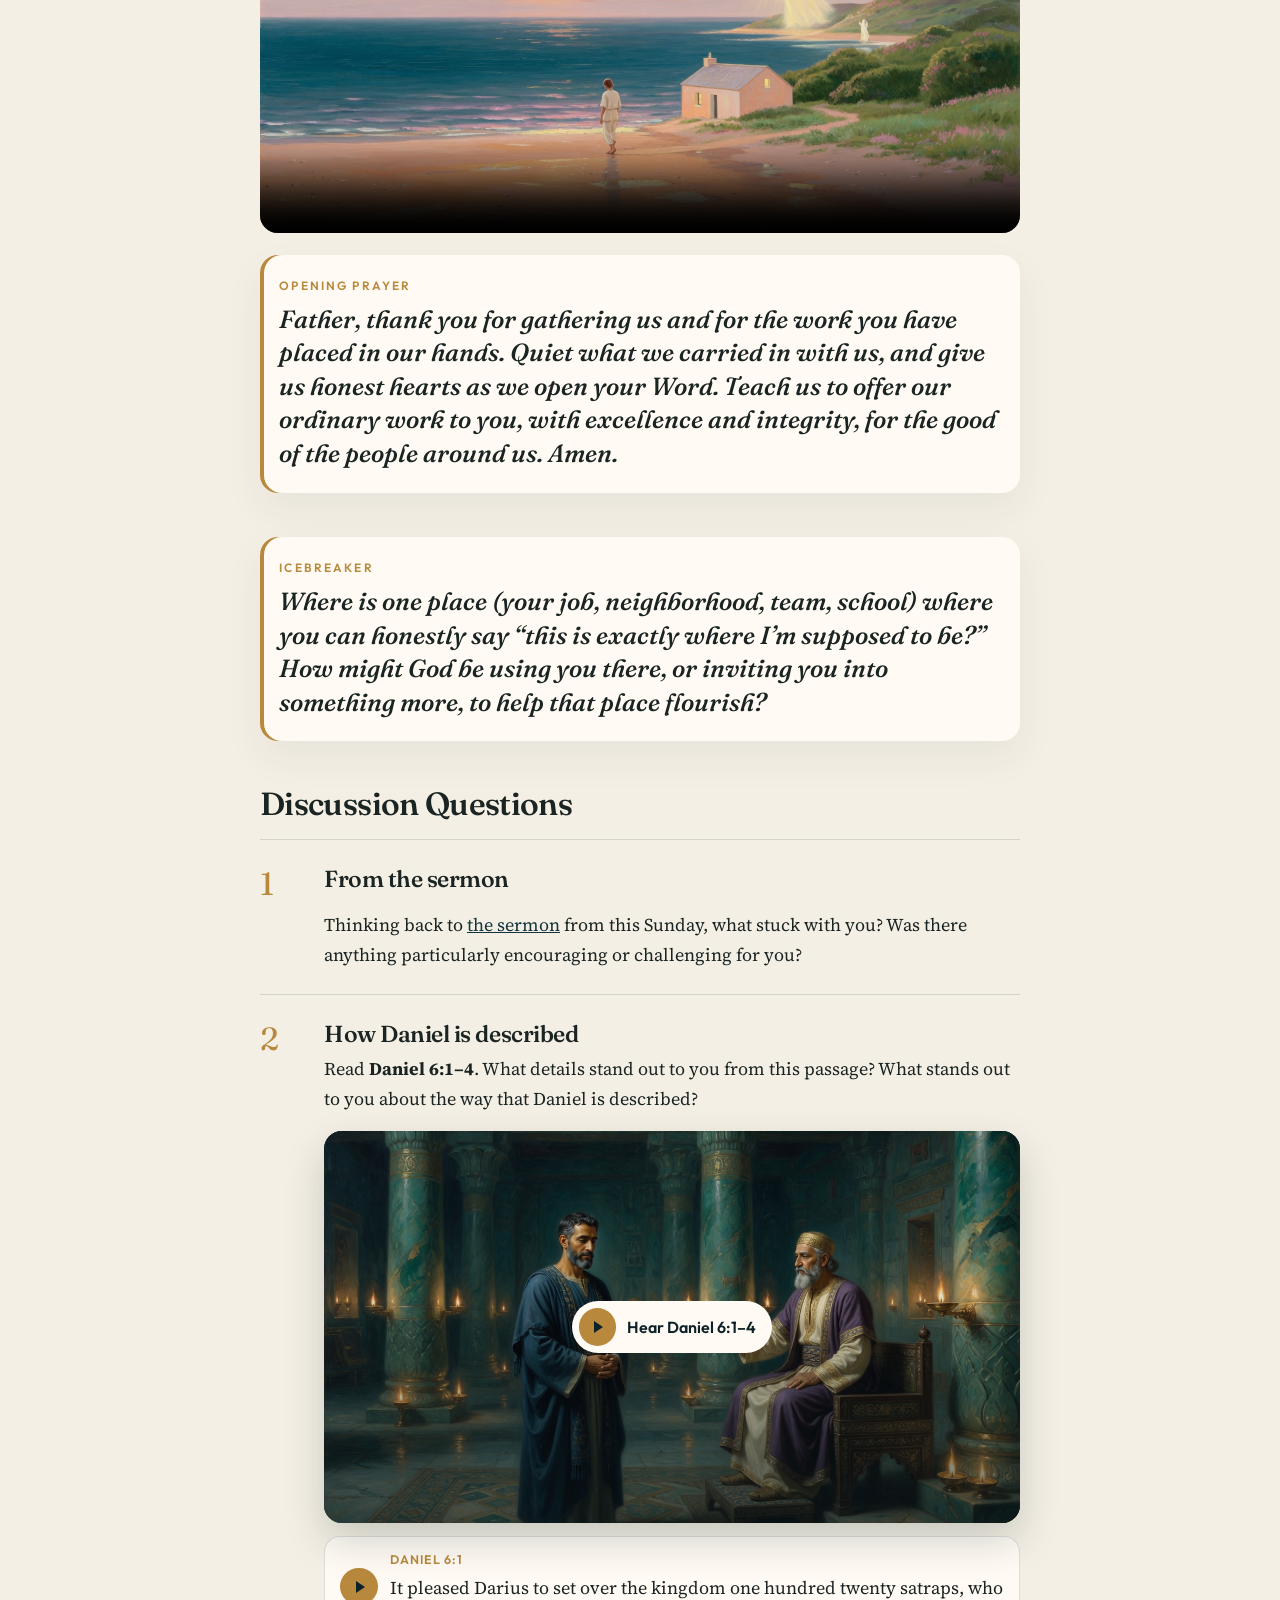
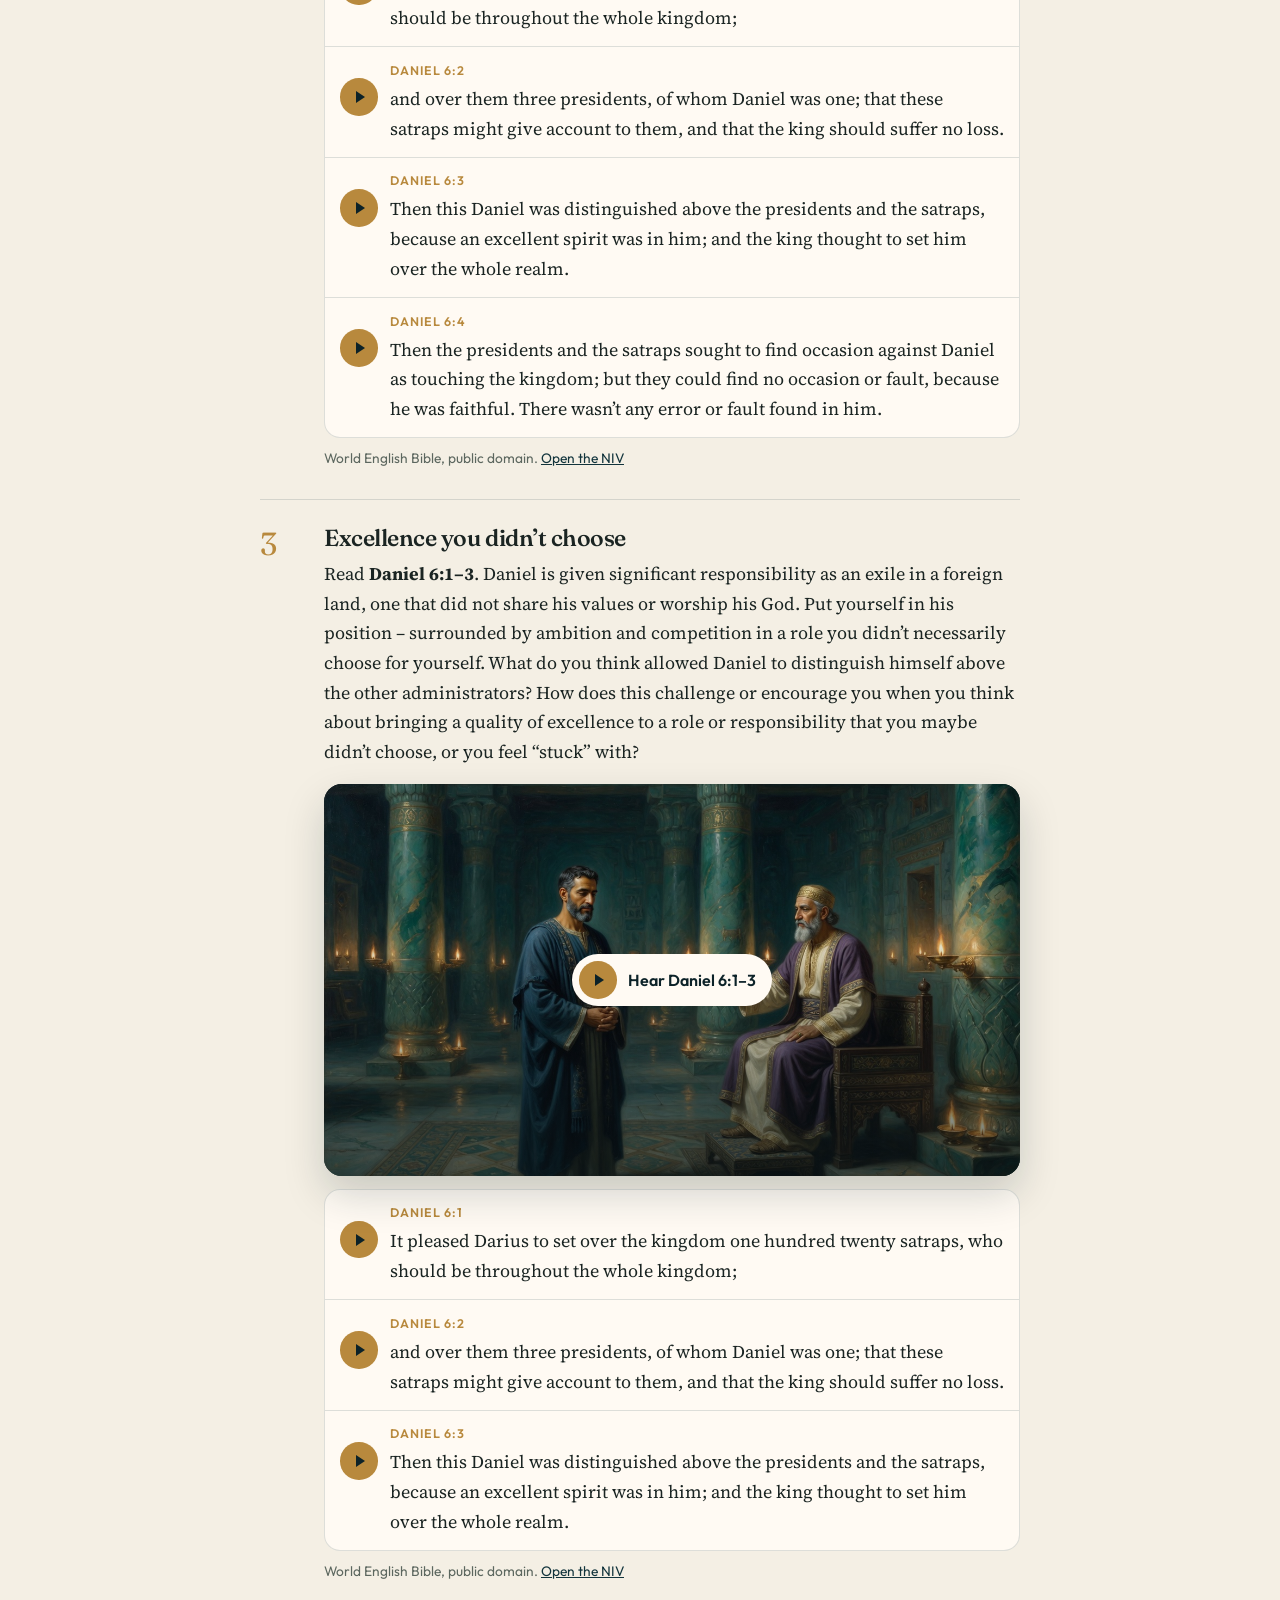
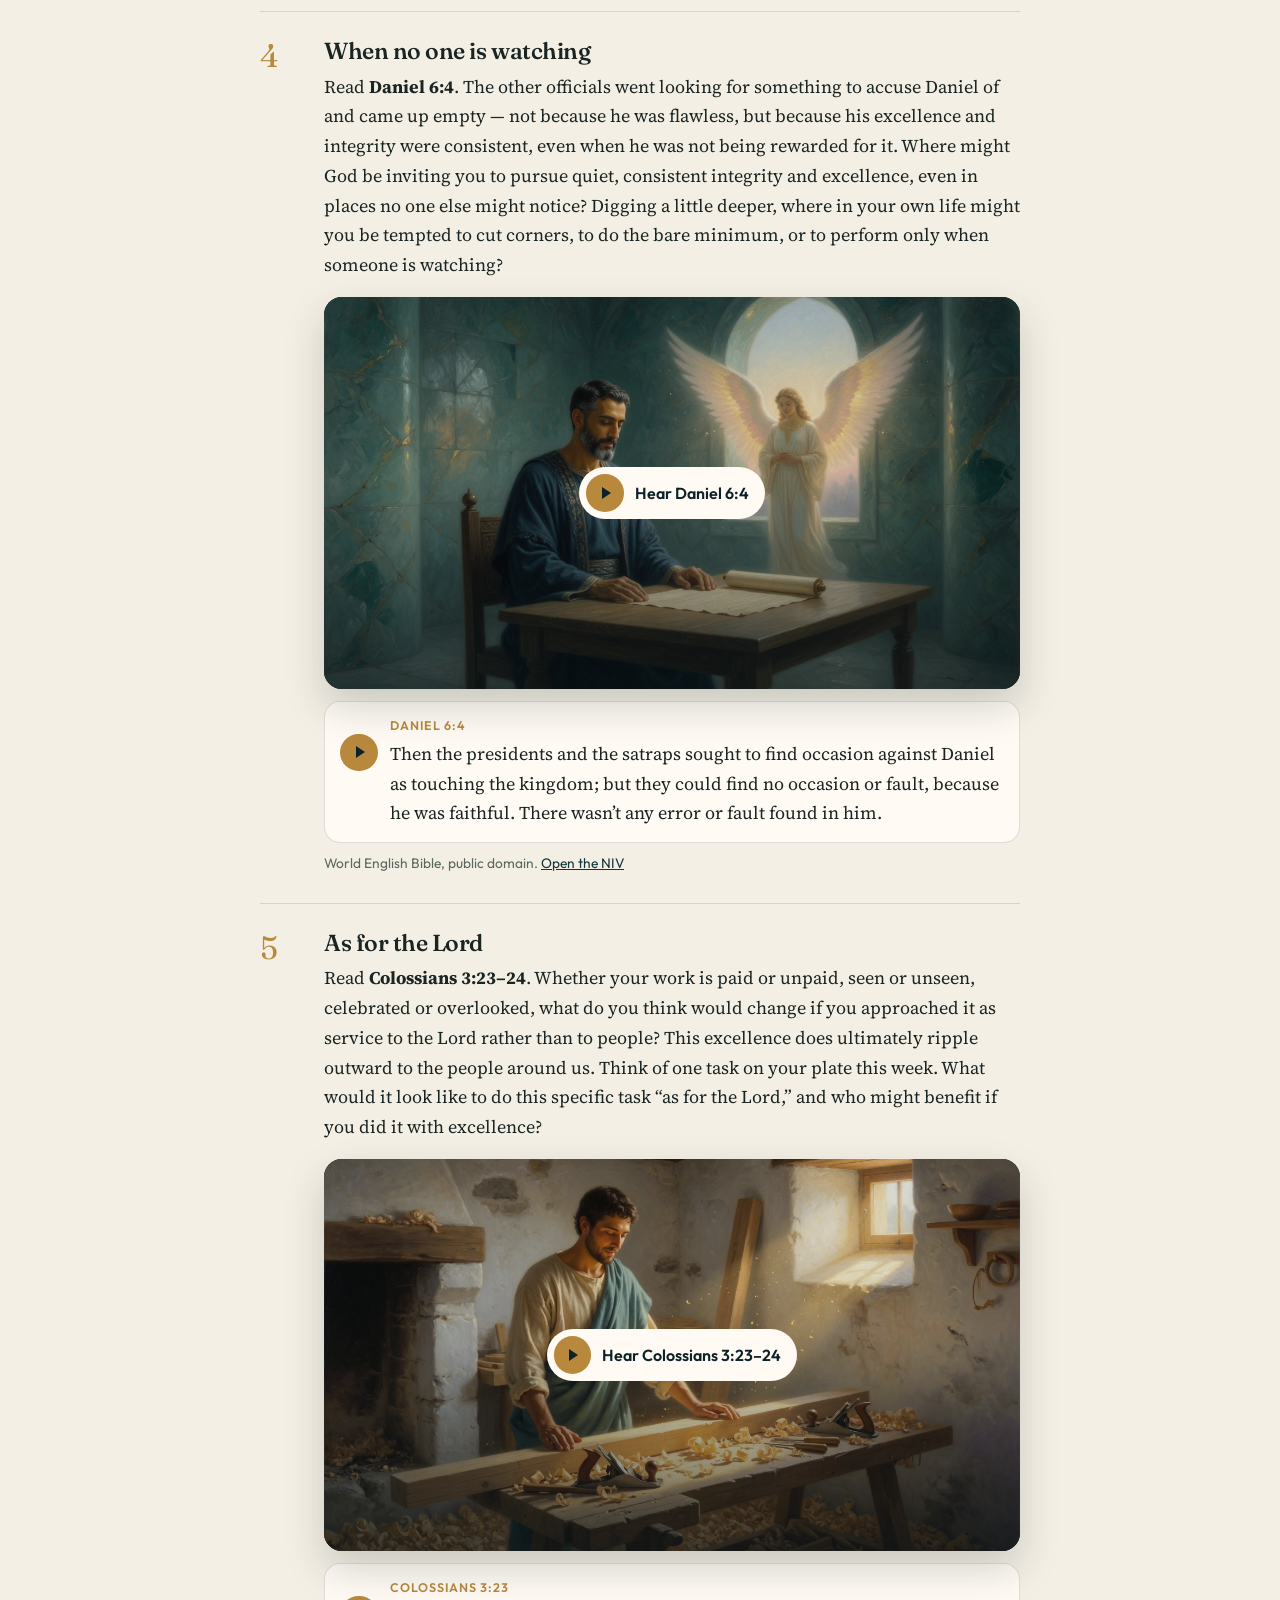
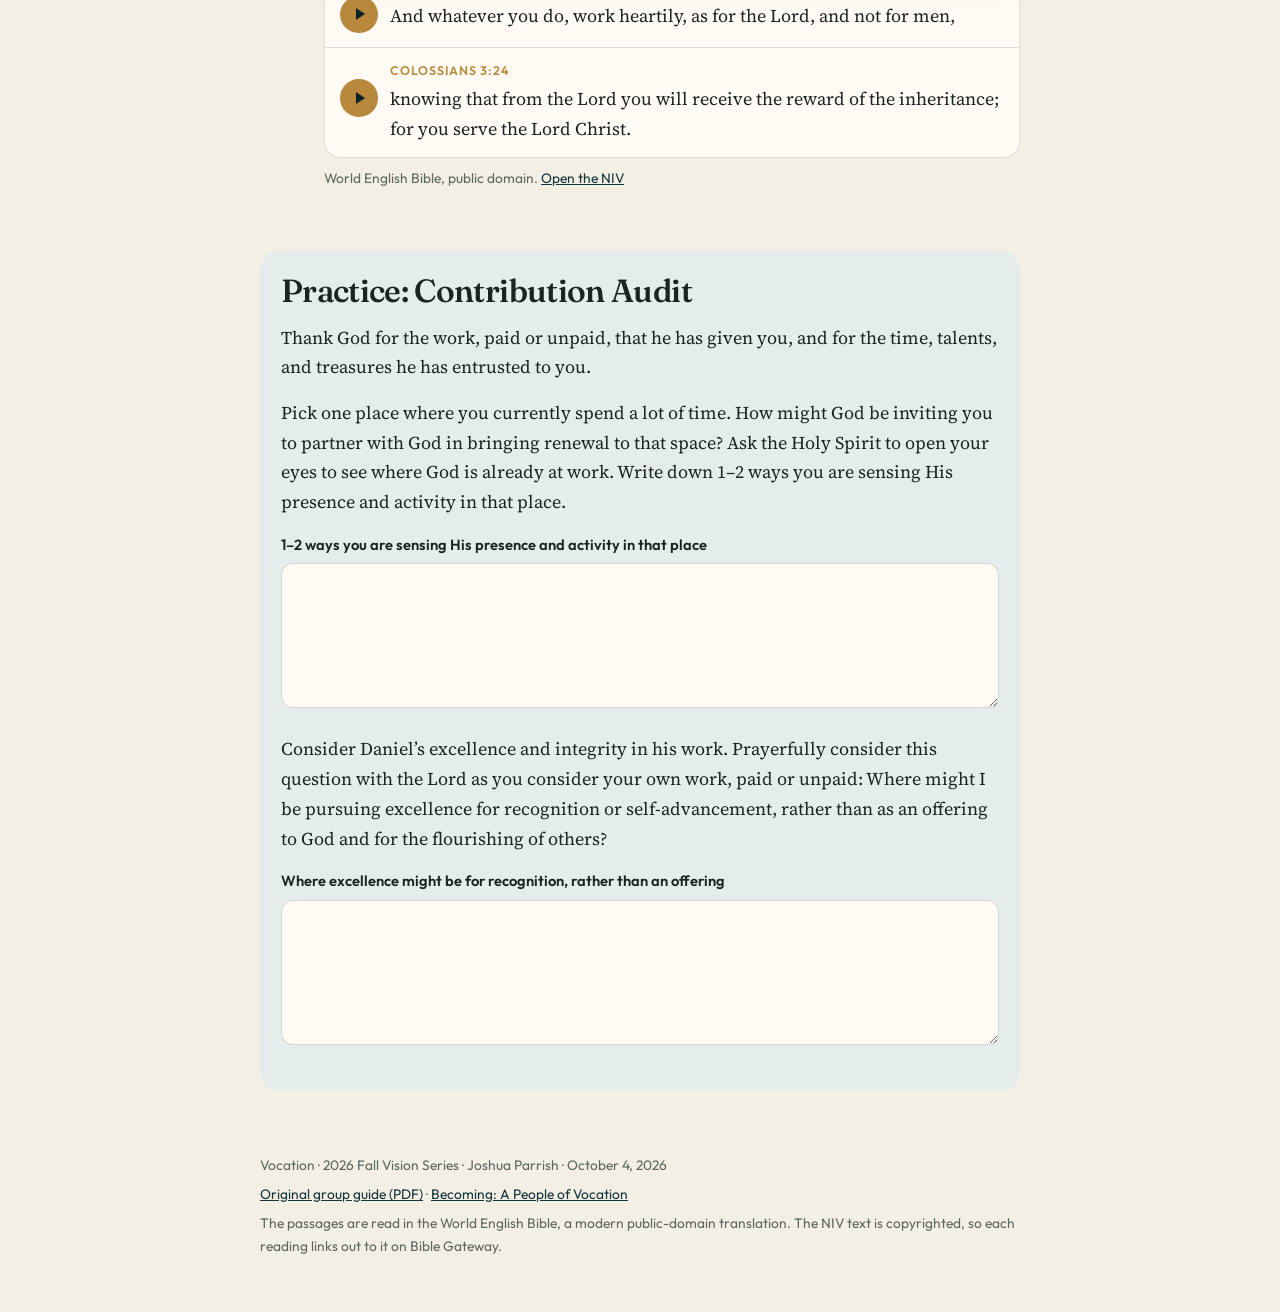
==== commit 1347c48b: "Link the original group guide and the October 4 sermon. Both study pages now open CG-10-4-26.pdf and" ====
--- a/v1.html
+++ b/v1.html
@@ -496,6 +496,8 @@
         <span>Key texts</span>
         <a href="#daniel">Daniel 6:1–4</a>
         <a href="#colossians">Colossians 3:23–24</a>
+        <a href="https://cpc.org/2026/10/04/becoming-a-people-of-vocation/" target="_blank" rel="noopener noreferrer">Sermon</a>
+        <a href="CG-10-4-26.pdf">Original PDF</a>
       </p>
       <nav class="jump" aria-label="Guide">
         <a href="#film">Film</a>
@@ -540,7 +542,7 @@
         <p class="num" aria-hidden="true">1</p>
         <div>
           <h3>From the sermon</h3>
-          <p>Thinking back to the sermon from this Sunday, what stuck with you? Was there anything particularly encouraging or challenging for you?</p>
+          <p>Thinking back to <a href="https://cpc.org/2026/10/04/becoming-a-people-of-vocation/" target="_blank" rel="noopener noreferrer">the sermon</a> from this Sunday, what stuck with you? Was there anything particularly encouraging or challenging for you?</p>
         </div>
       </article>
 
@@ -712,6 +714,7 @@
 
   <footer>
     <p>Vocation · 2026 Fall Vision Series · Joshua Parrish · October 4, 2026</p>
+    <p><a href="CG-10-4-26.pdf">Original group guide (PDF)</a> · <a href="https://cpc.org/2026/10/04/becoming-a-people-of-vocation/" target="_blank" rel="noopener noreferrer">Becoming: A People of Vocation</a></p>
     <p>The passages are read in the World English Bible, a modern public-domain translation. The NIV text is copyrighted, so each reading links out to it on Bible Gateway.</p>
   </footer>
 
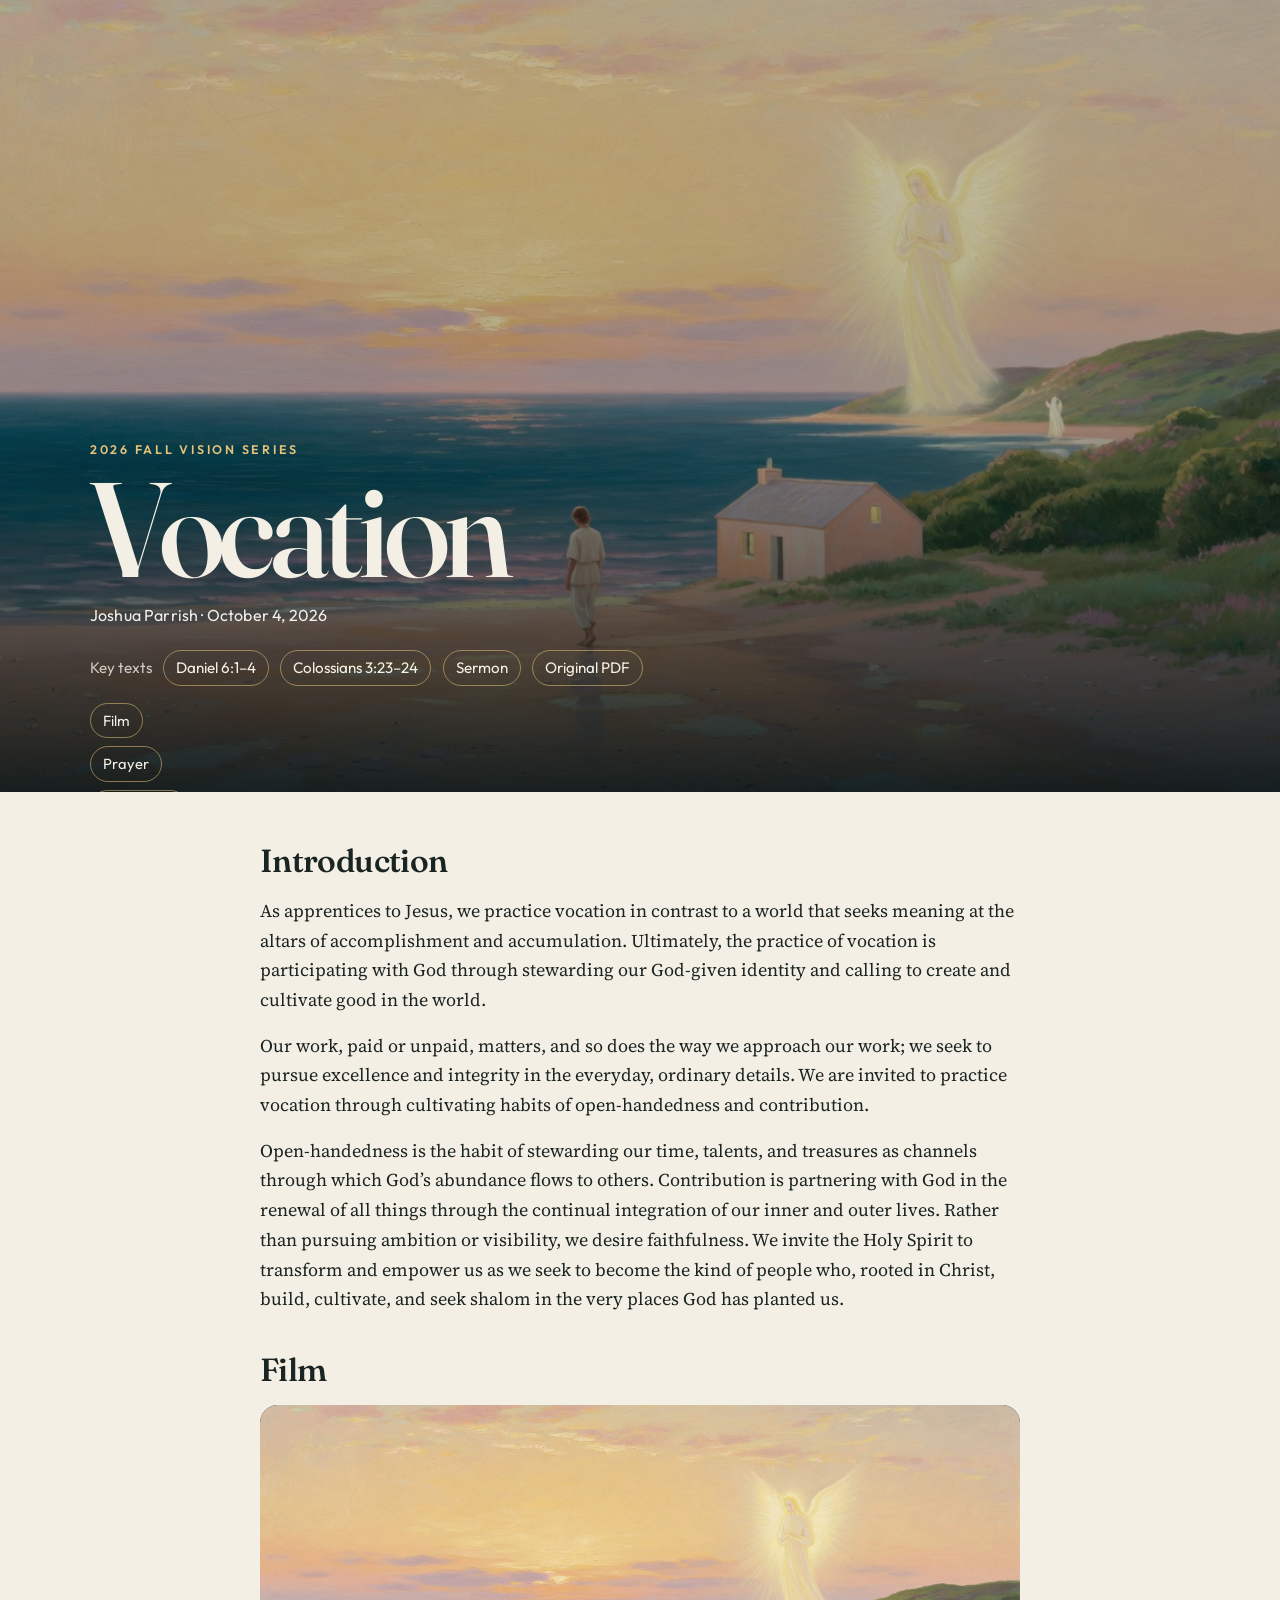
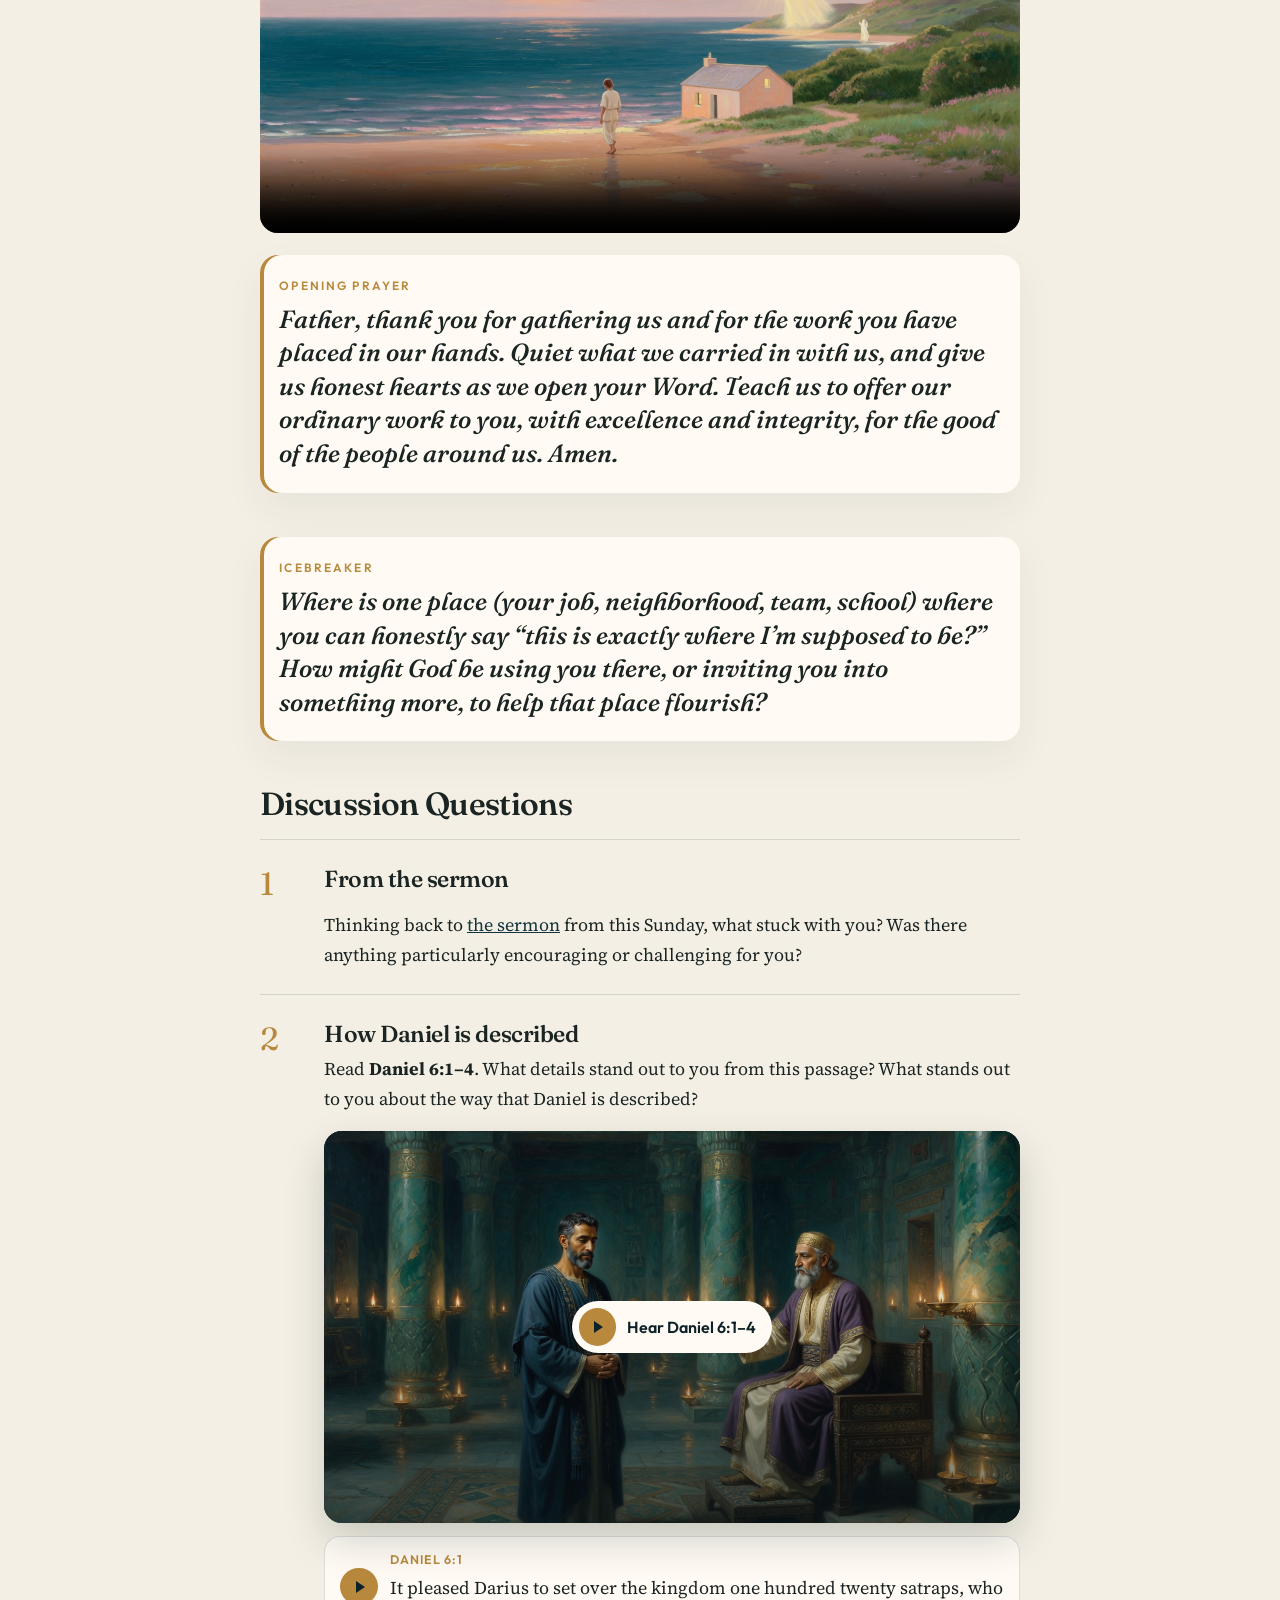
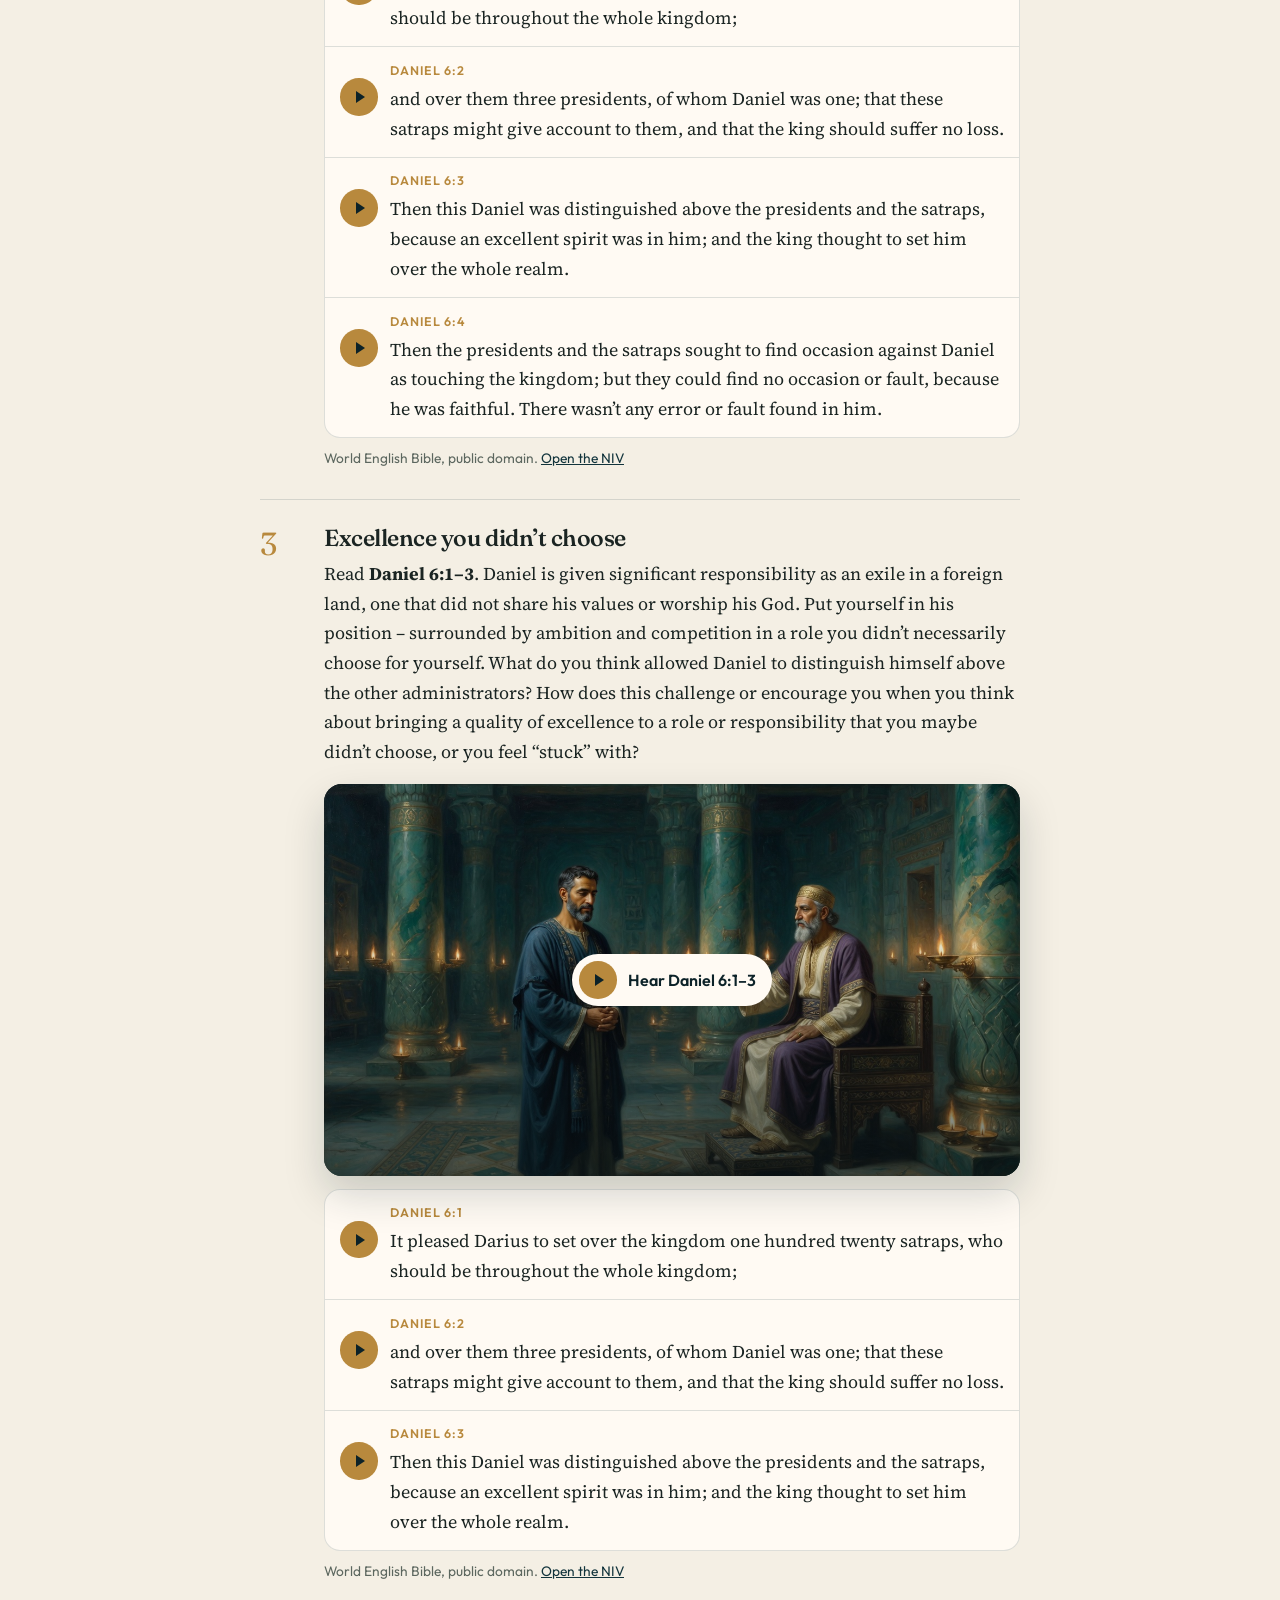
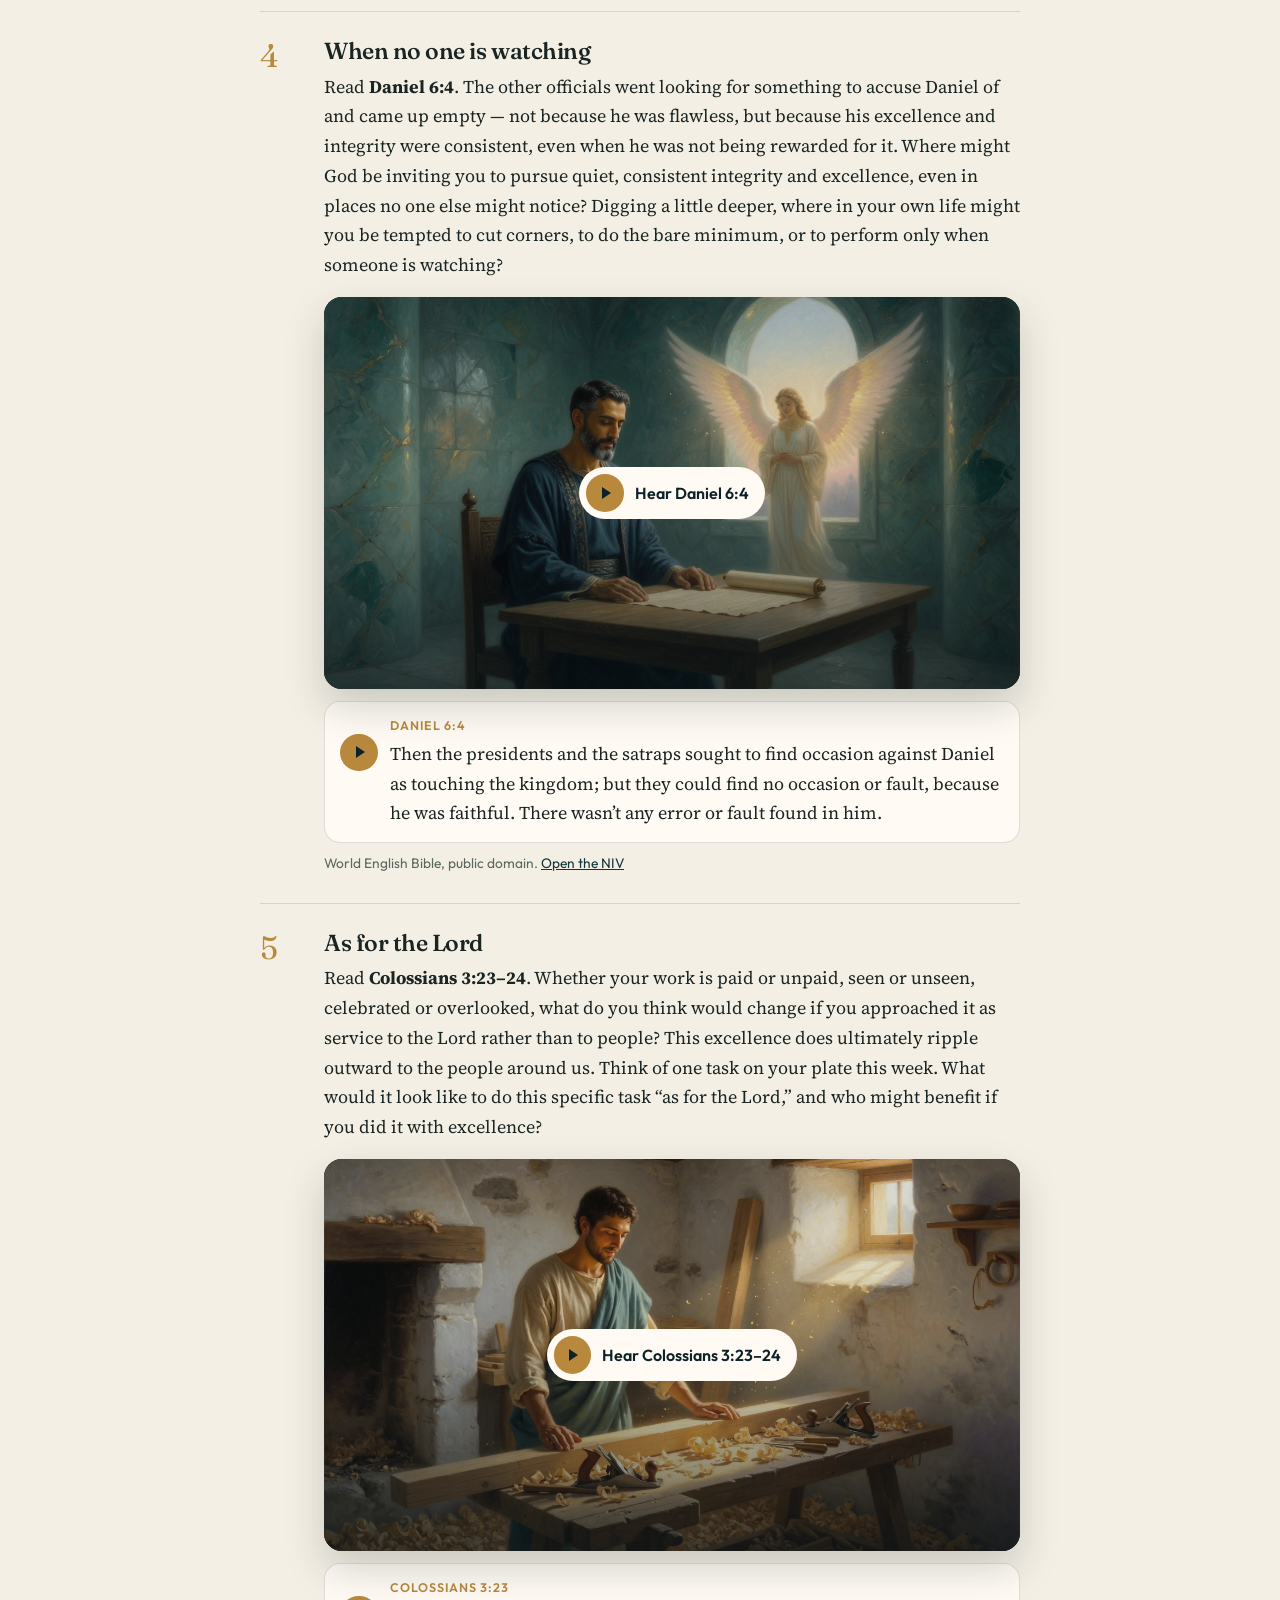
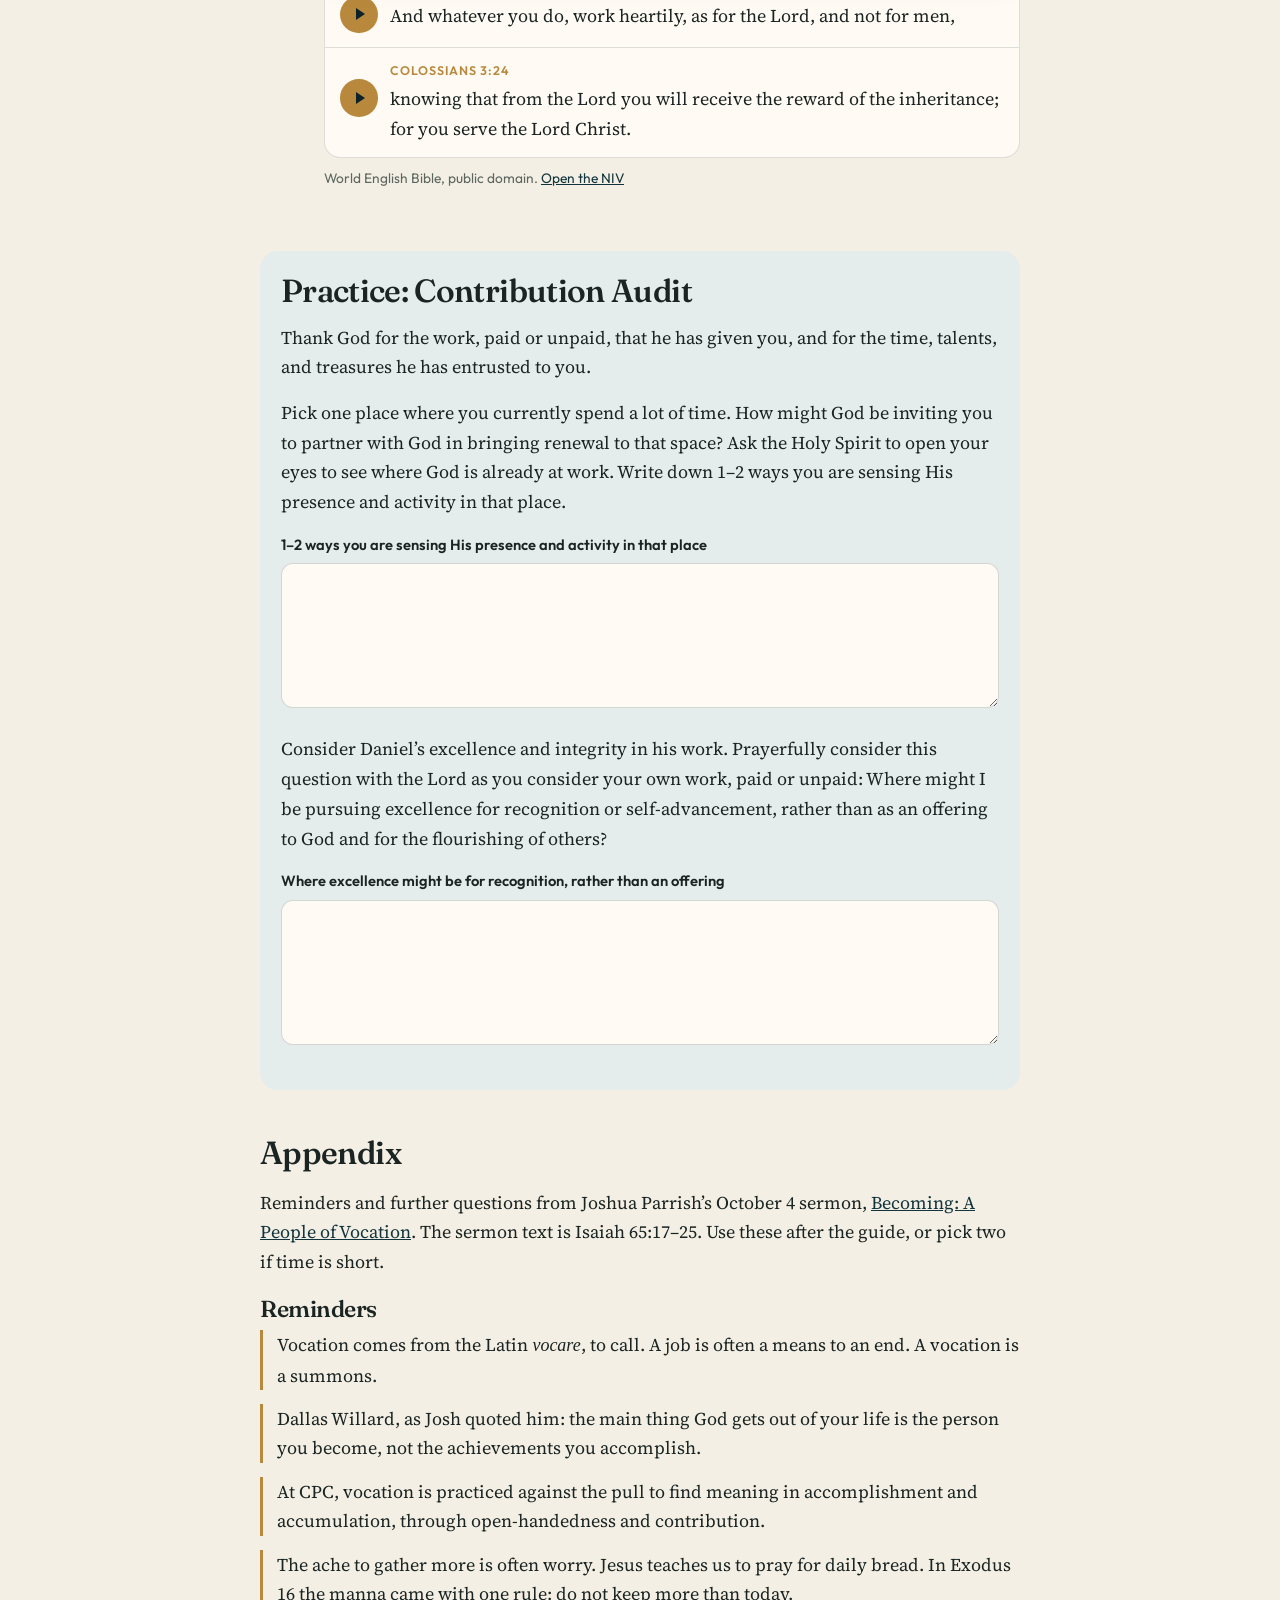
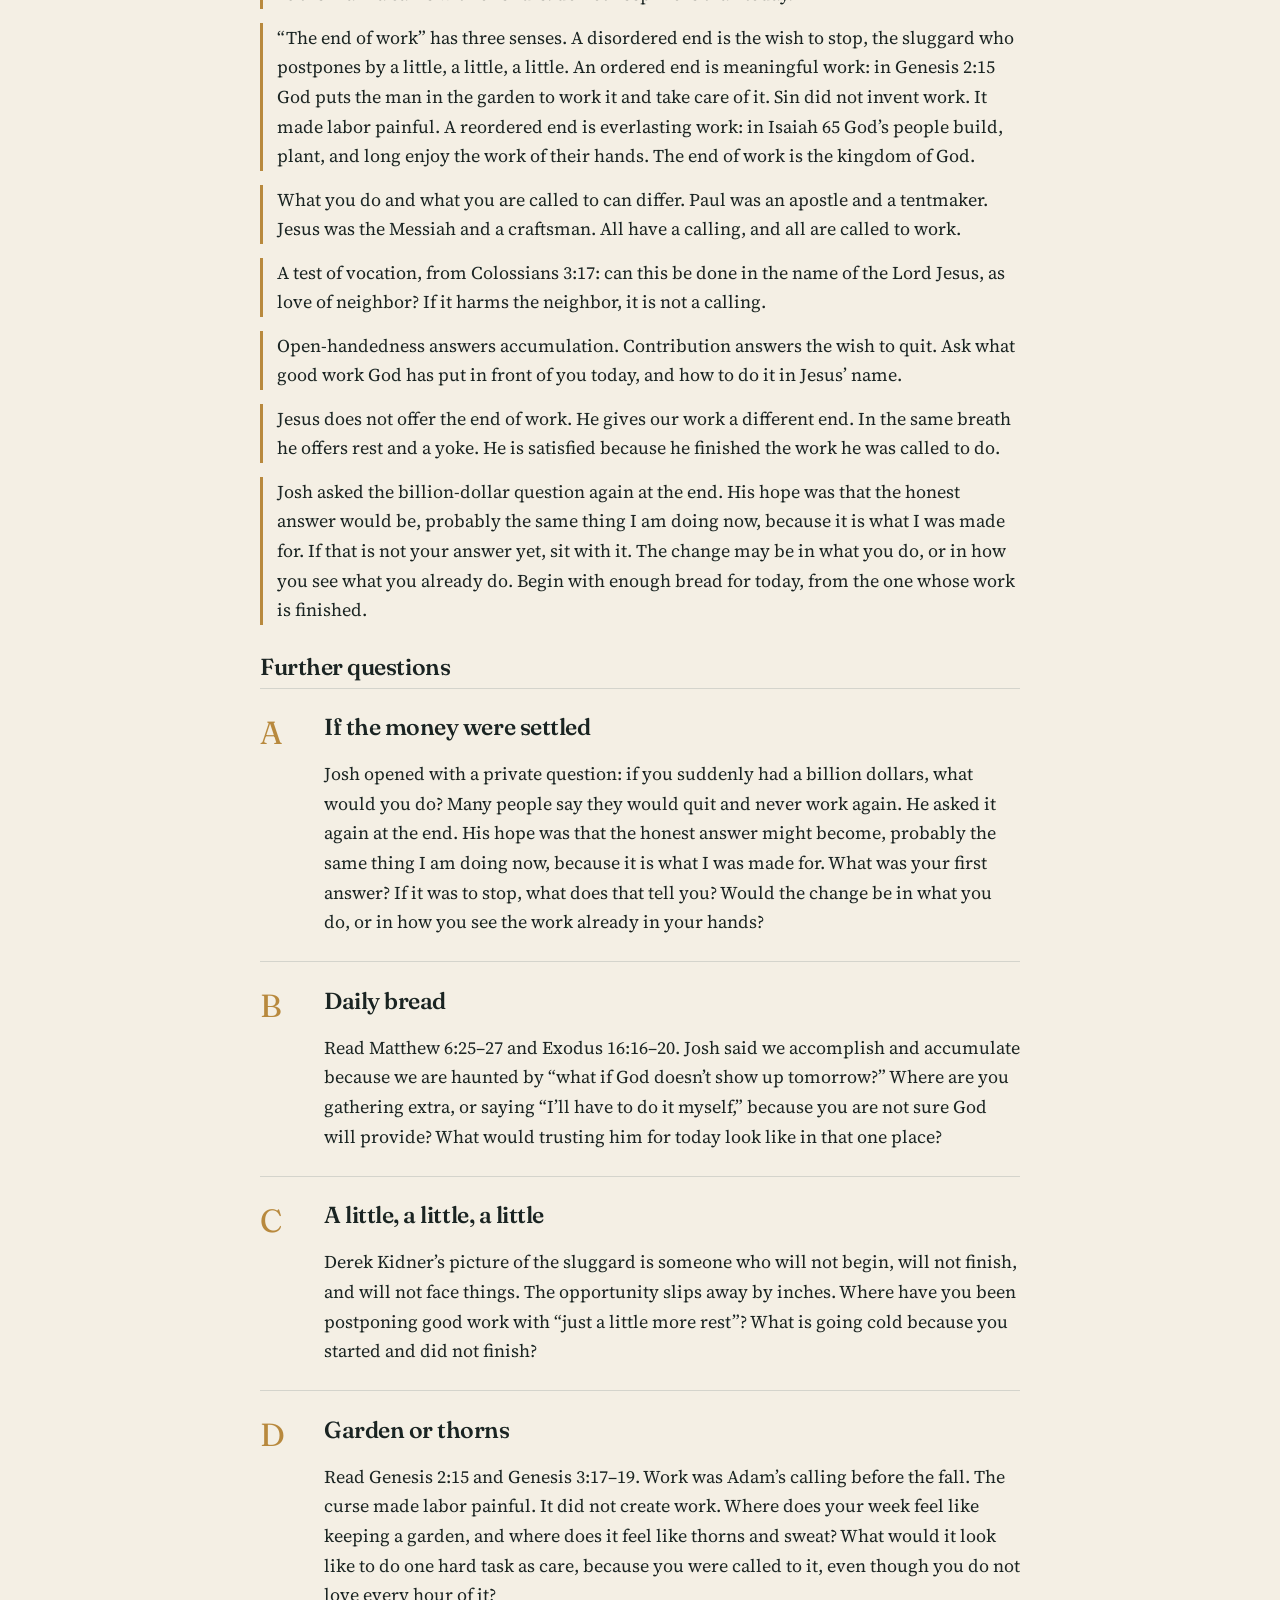
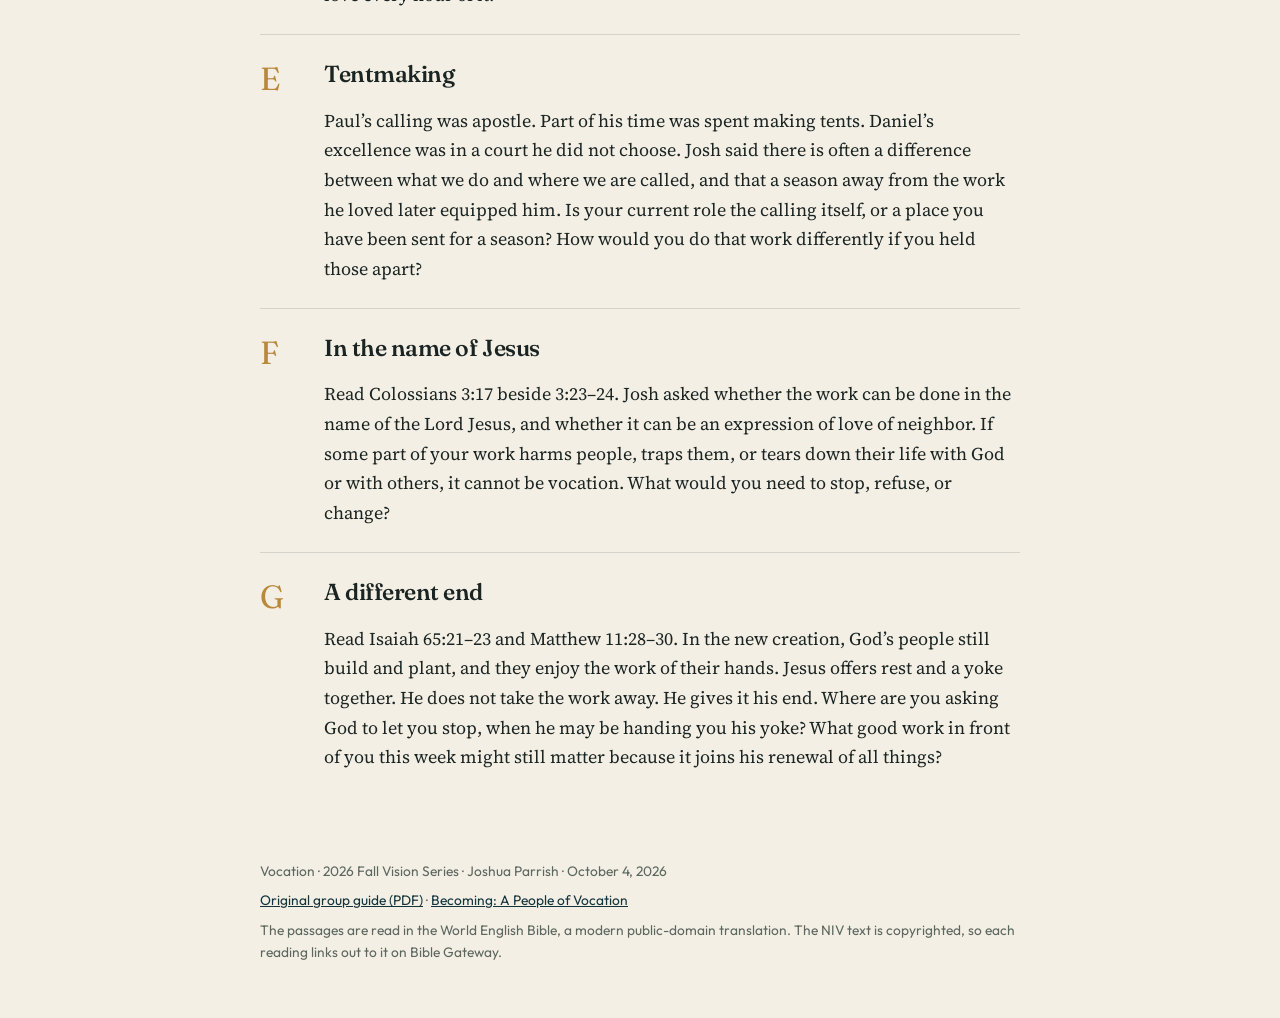
==== commit 7ae19bc2: "Add a sermon appendix of reminders and further questions. Ground the appendix in Joshua Parrish's Oc" ====
--- a/v1.html
+++ b/v1.html
@@ -420,6 +420,22 @@
 
 .practice h2 { margin-bottom: 0.8rem; }
 
+.appendix { margin-top: 2.8rem; }
+
+.appendix .lede { margin: 0 0 1.2rem; }
+
+.reminders {
+  margin: 0 0 1.8rem;
+  padding: 0;
+  list-style: none;
+}
+
+.reminders li {
+  margin: 0 0 0.85rem;
+  padding-left: 0.9rem;
+  border-left: 3px solid var(--gold);
+}
+
 .note {
   display: block;
   margin: 0 0 1.1rem;
@@ -505,6 +521,7 @@
         <a href="#icebreaker">Icebreaker</a>
         <a href="#discuss">Discussion</a>
         <a href="#practice">Practice</a>
+        <a href="#appendix">Appendix</a>
         <a href="v2.html">v2</a>
       </nav>
     </div>
@@ -710,6 +727,83 @@
       </label>
       <p class="saved" id="save-state" hidden>Saved on this device.</p>
     </section>
+
+    <section class="appendix" id="appendix" aria-labelledby="appendix-title">
+      <h2 id="appendix-title">Appendix</h2>
+      <p class="lede">Reminders and further questions from Joshua Parrish’s October 4 sermon, <a href="https://cpc.org/2026/10/04/becoming-a-people-of-vocation/" target="_blank" rel="noopener noreferrer">Becoming: A People of Vocation</a>. The sermon text is Isaiah 65:17–25. Use these after the guide, or pick two if time is short.</p>
+
+      <h3>Reminders</h3>
+      <ul class="reminders">
+        <li>Vocation comes from the Latin <em>vocare</em>, to call. A job is often a means to an end. A vocation is a summons.</li>
+        <li>Dallas Willard, as Josh quoted him: the main thing God gets out of your life is the person you become, not the achievements you accomplish.</li>
+        <li>At CPC, vocation is practiced against the pull to find meaning in accomplishment and accumulation, through open-handedness and contribution.</li>
+        <li>The ache to gather more is often worry. Jesus teaches us to pray for daily bread. In Exodus 16 the manna came with one rule: do not keep more than today.</li>
+        <li>“The end of work” has three senses. A disordered end is the wish to stop, the sluggard who postpones by a little, a little, a little. An ordered end is meaningful work: in Genesis 2:15 God puts the man in the garden to work it and take care of it. Sin did not invent work. It made labor painful. A reordered end is everlasting work: in Isaiah 65 God’s people build, plant, and long enjoy the work of their hands. The end of work is the kingdom of God.</li>
+        <li>What you do and what you are called to can differ. Paul was an apostle and a tentmaker. Jesus was the Messiah and a craftsman. All have a calling, and all are called to work.</li>
+        <li>A test of vocation, from Colossians 3:17: can this be done in the name of the Lord Jesus, as love of neighbor? If it harms the neighbor, it is not a calling.</li>
+        <li>Open-handedness answers accumulation. Contribution answers the wish to quit. Ask what good work God has put in front of you today, and how to do it in Jesus’ name.</li>
+        <li>Jesus does not offer the end of work. He gives our work a different end. In the same breath he offers rest and a yoke. He is satisfied because he finished the work he was called to do.</li>
+        <li>Josh asked the billion-dollar question again at the end. His hope was that the honest answer would be, probably the same thing I am doing now, because it is what I was made for. If that is not your answer yet, sit with it. The change may be in what you do, or in how you see what you already do. Begin with enough bread for today, from the one whose work is finished.</li>
+      </ul>
+
+      <h3>Further questions</h3>
+
+      <article class="question">
+        <p class="num" aria-hidden="true">A</p>
+        <div>
+          <h3>If the money were settled</h3>
+          <p>Josh opened with a private question: if you suddenly had a billion dollars, what would you do? Many people say they would quit and never work again. He asked it again at the end. His hope was that the honest answer might become, probably the same thing I am doing now, because it is what I was made for. What was your first answer? If it was to stop, what does that tell you? Would the change be in what you do, or in how you see the work already in your hands?</p>
+        </div>
+      </article>
+
+      <article class="question">
+        <p class="num" aria-hidden="true">B</p>
+        <div>
+          <h3>Daily bread</h3>
+          <p>Read Matthew 6:25–27 and Exodus 16:16–20. Josh said we accomplish and accumulate because we are haunted by “what if God doesn’t show up tomorrow?” Where are you gathering extra, or saying “I’ll have to do it myself,” because you are not sure God will provide? What would trusting him for today look like in that one place?</p>
+        </div>
+      </article>
+
+      <article class="question">
+        <p class="num" aria-hidden="true">C</p>
+        <div>
+          <h3>A little, a little, a little</h3>
+          <p>Derek Kidner’s picture of the sluggard is someone who will not begin, will not finish, and will not face things. The opportunity slips away by inches. Where have you been postponing good work with “just a little more rest”? What is going cold because you started and did not finish?</p>
+        </div>
+      </article>
+
+      <article class="question">
+        <p class="num" aria-hidden="true">D</p>
+        <div>
+          <h3>Garden or thorns</h3>
+          <p>Read Genesis 2:15 and Genesis 3:17–19. Work was Adam’s calling before the fall. The curse made labor painful. It did not create work. Where does your week feel like keeping a garden, and where does it feel like thorns and sweat? What would it look like to do one hard task as care, because you were called to it, even though you do not love every hour of it?</p>
+        </div>
+      </article>
+
+      <article class="question">
+        <p class="num" aria-hidden="true">E</p>
+        <div>
+          <h3>Tentmaking</h3>
+          <p>Paul’s calling was apostle. Part of his time was spent making tents. Daniel’s excellence was in a court he did not choose. Josh said there is often a difference between what we do and where we are called, and that a season away from the work he loved later equipped him. Is your current role the calling itself, or a place you have been sent for a season? How would you do that work differently if you held those apart?</p>
+        </div>
+      </article>
+
+      <article class="question">
+        <p class="num" aria-hidden="true">F</p>
+        <div>
+          <h3>In the name of Jesus</h3>
+          <p>Read Colossians 3:17 beside 3:23–24. Josh asked whether the work can be done in the name of the Lord Jesus, and whether it can be an expression of love of neighbor. If some part of your work harms people, traps them, or tears down their life with God or with others, it cannot be vocation. What would you need to stop, refuse, or change?</p>
+        </div>
+      </article>
+
+      <article class="question">
+        <p class="num" aria-hidden="true">G</p>
+        <div>
+          <h3>A different end</h3>
+          <p>Read Isaiah 65:21–23 and Matthew 11:28–30. In the new creation, God’s people still build and plant, and they enjoy the work of their hands. Jesus offers rest and a yoke together. He does not take the work away. He gives it his end. Where are you asking God to let you stop, when he may be handing you his yoke? What good work in front of you this week might still matter because it joins his renewal of all things?</p>
+        </div>
+      </article>
+    </section>
   </main>
 
   <footer>
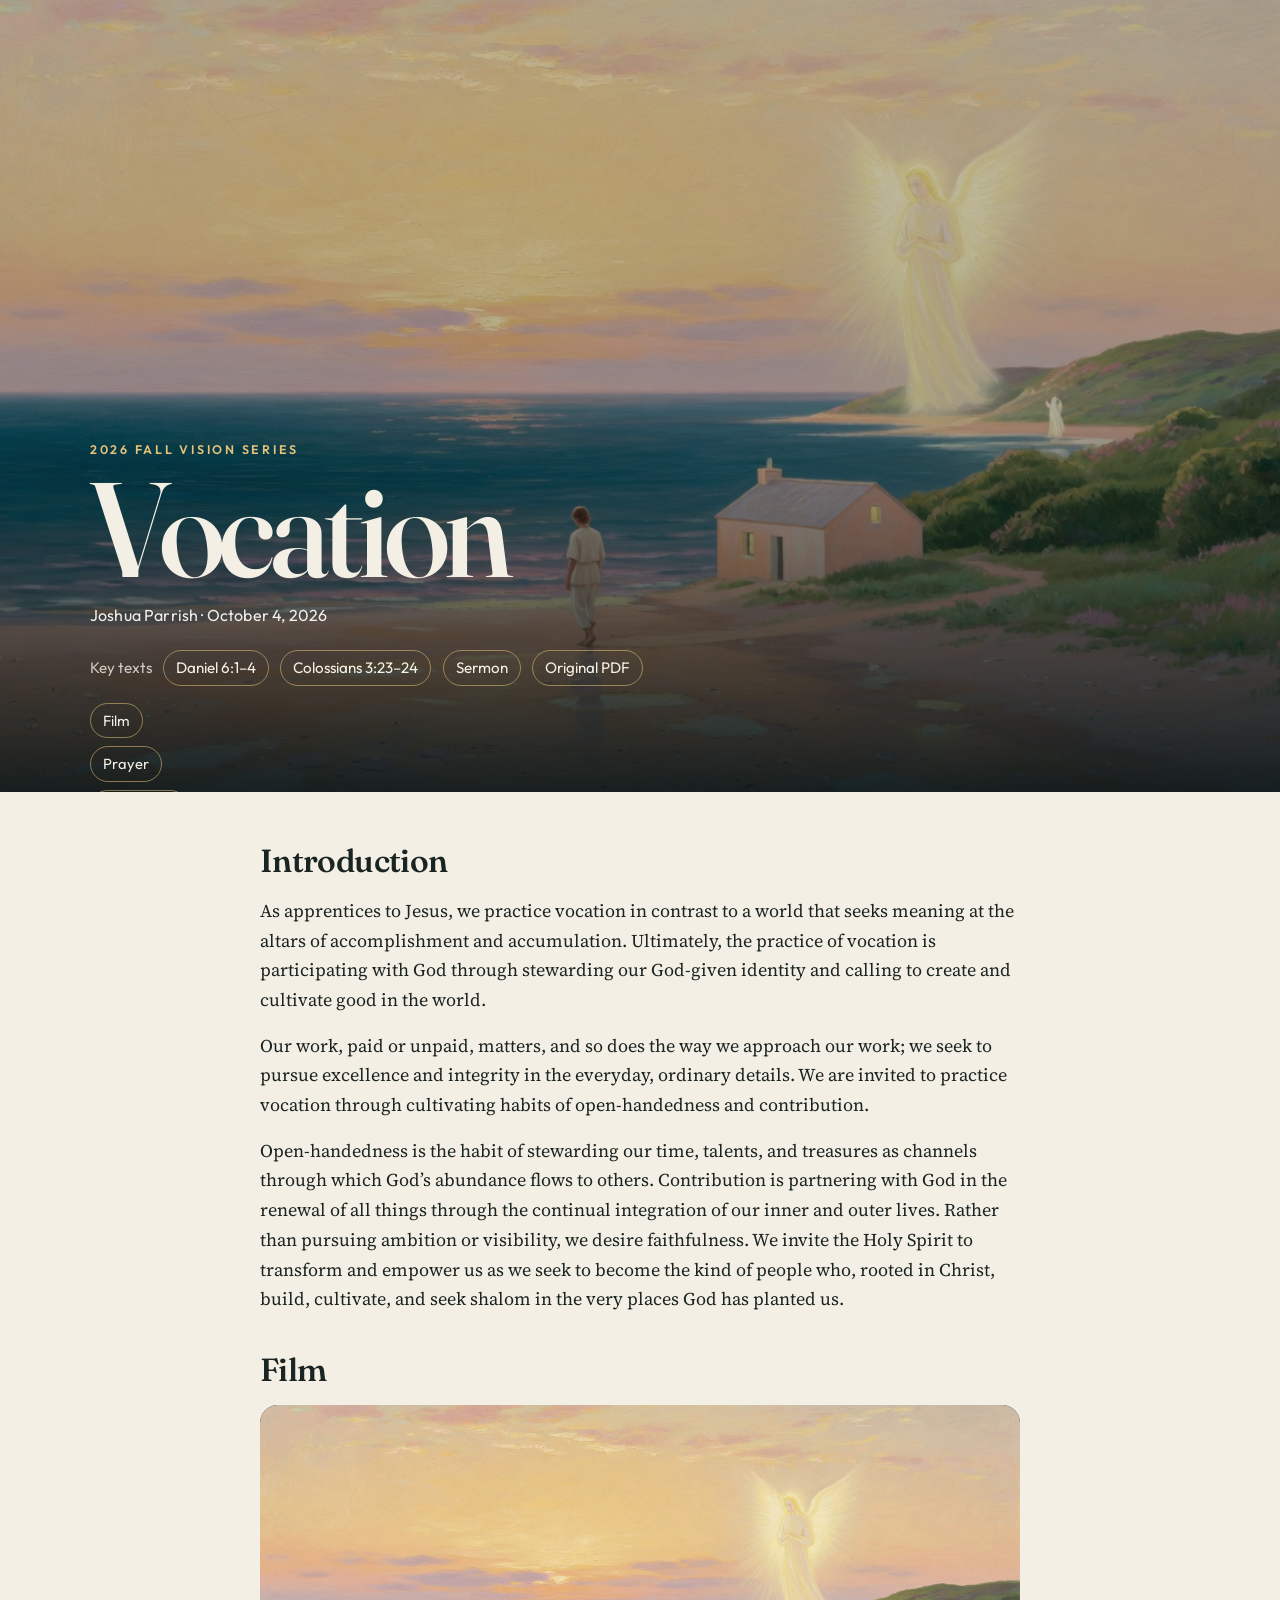
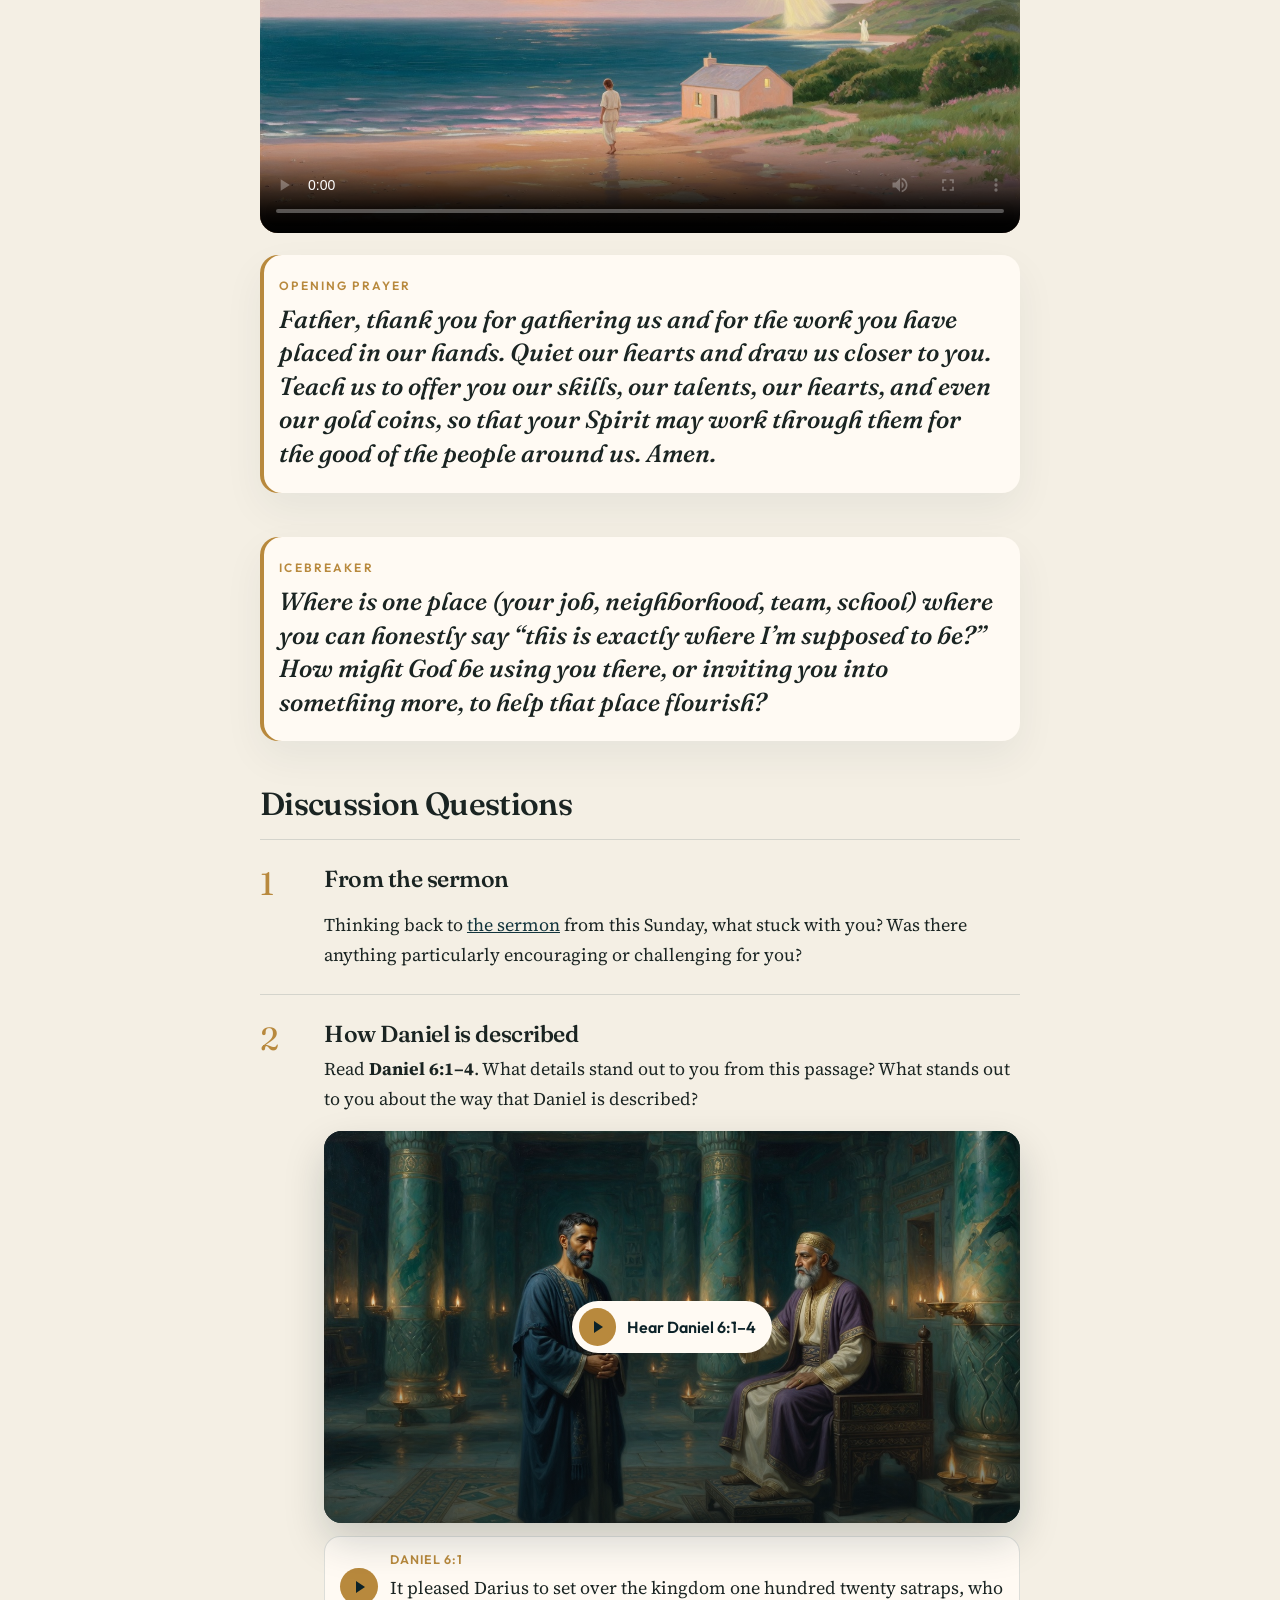
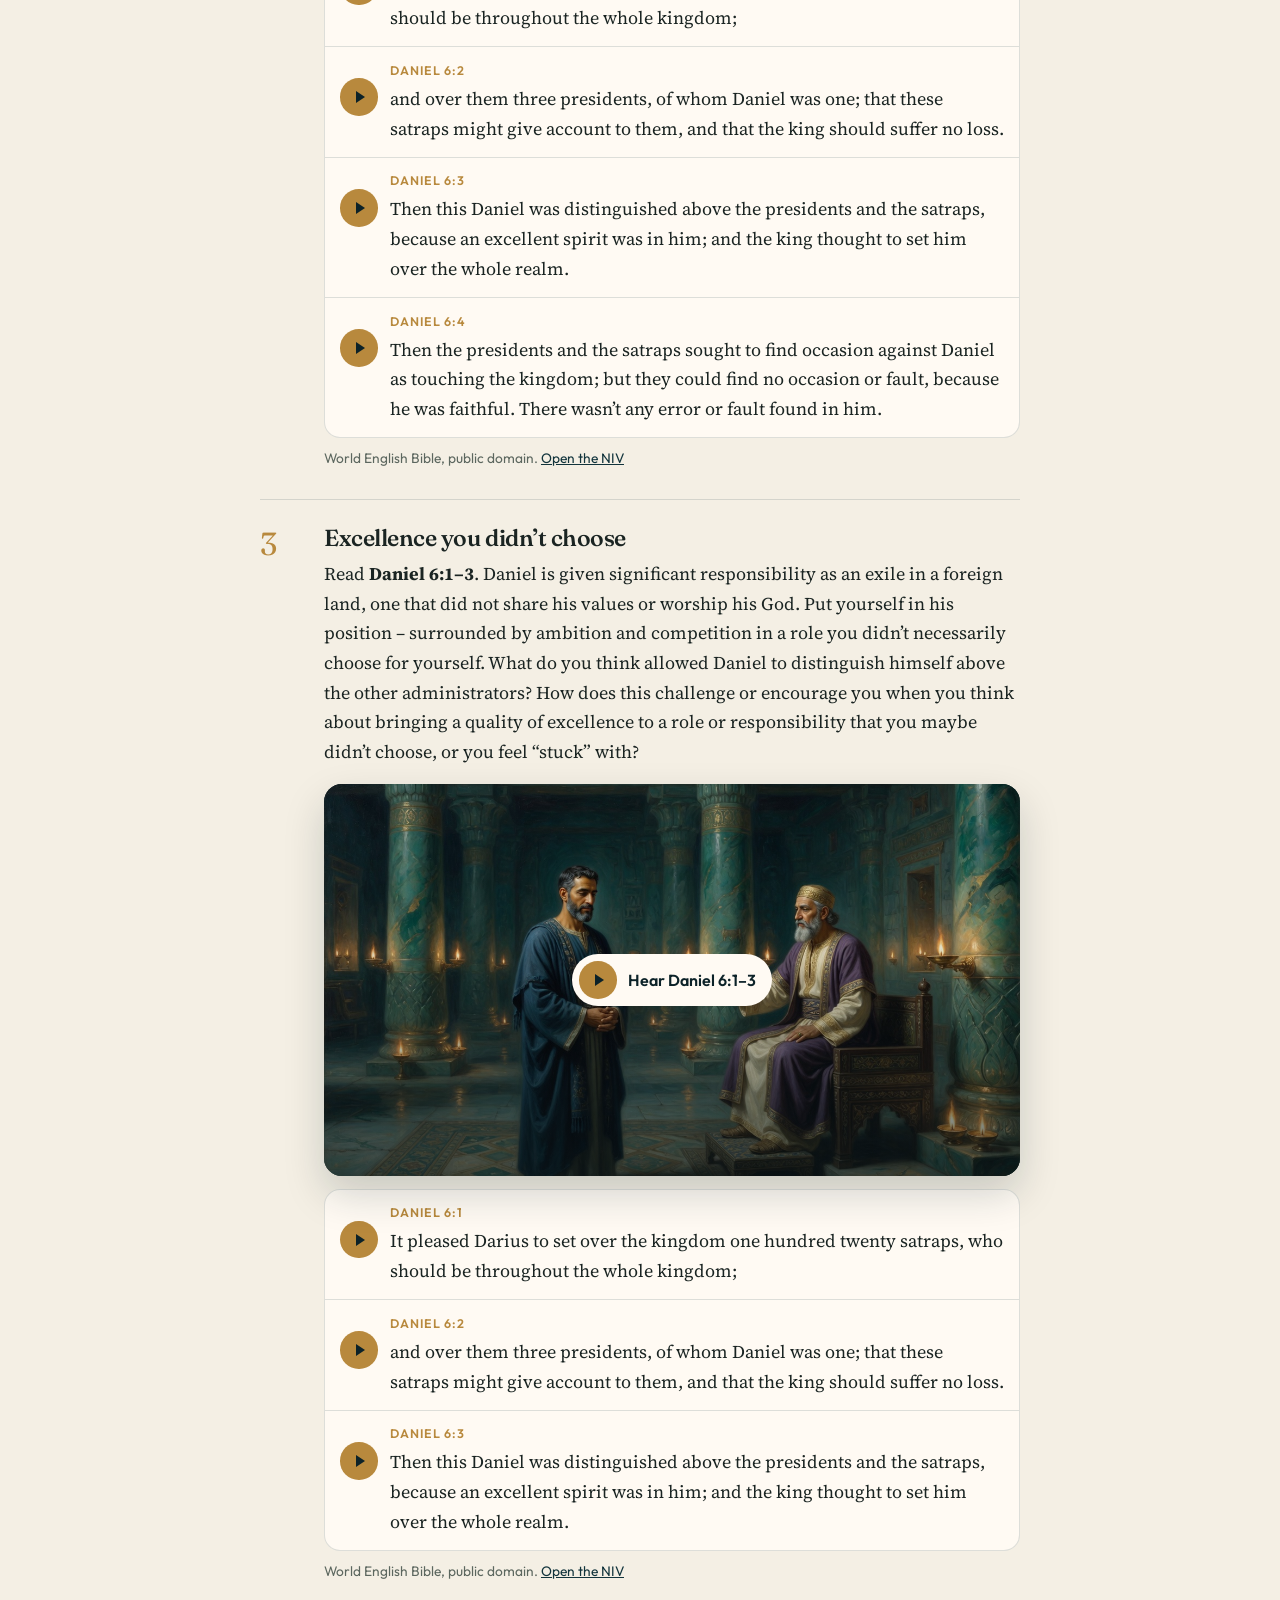
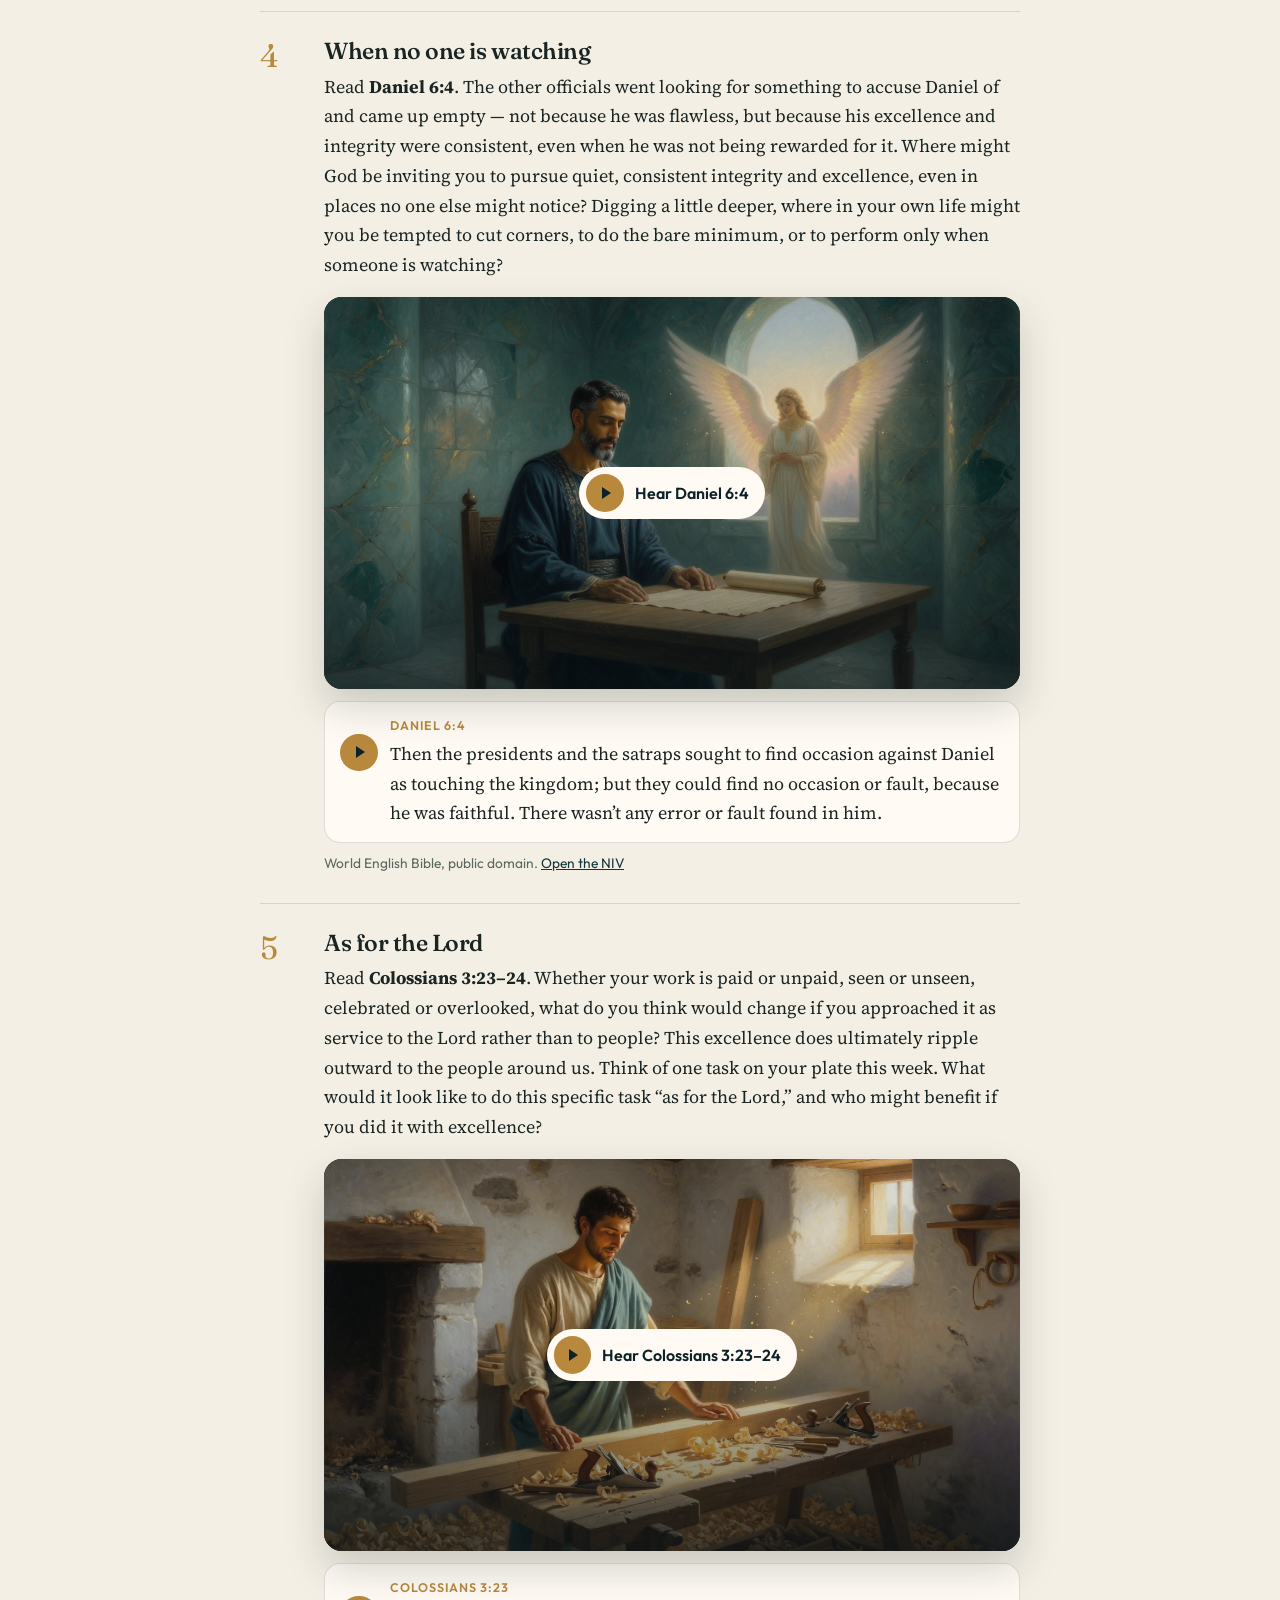
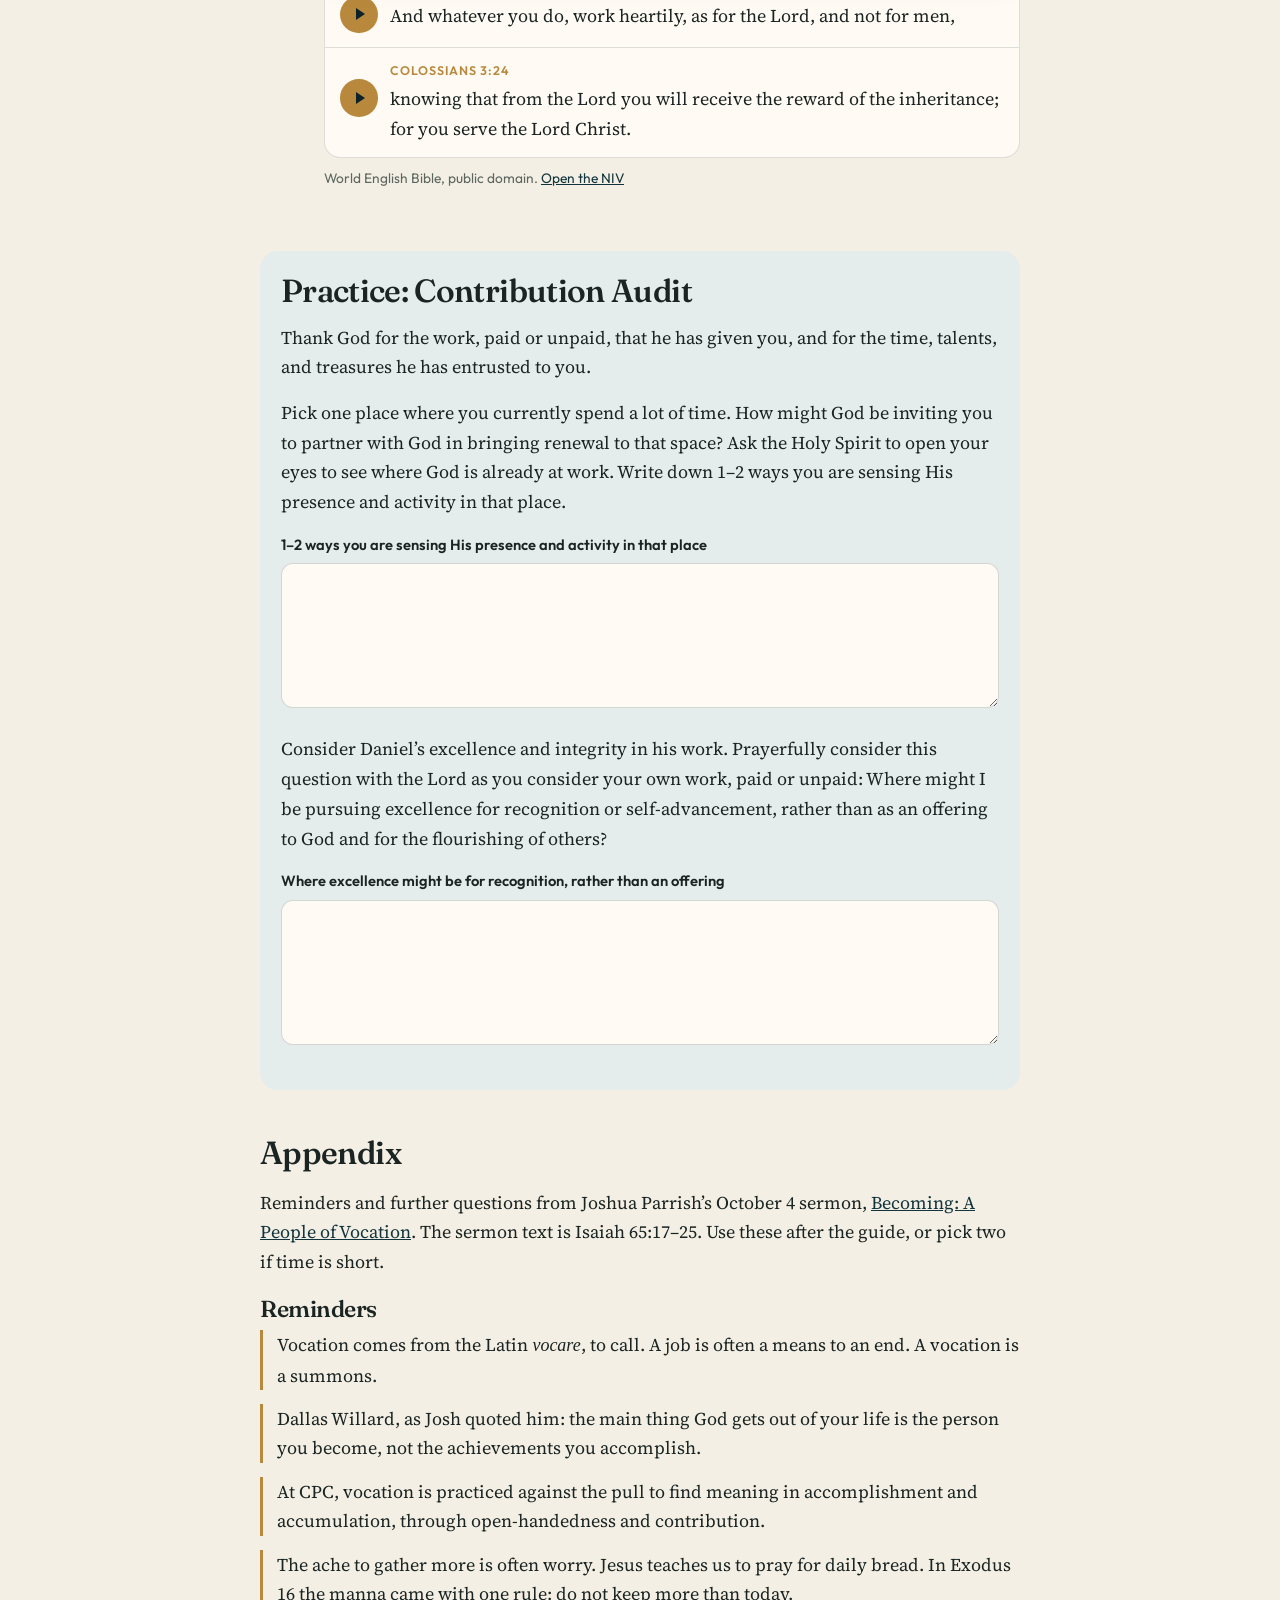
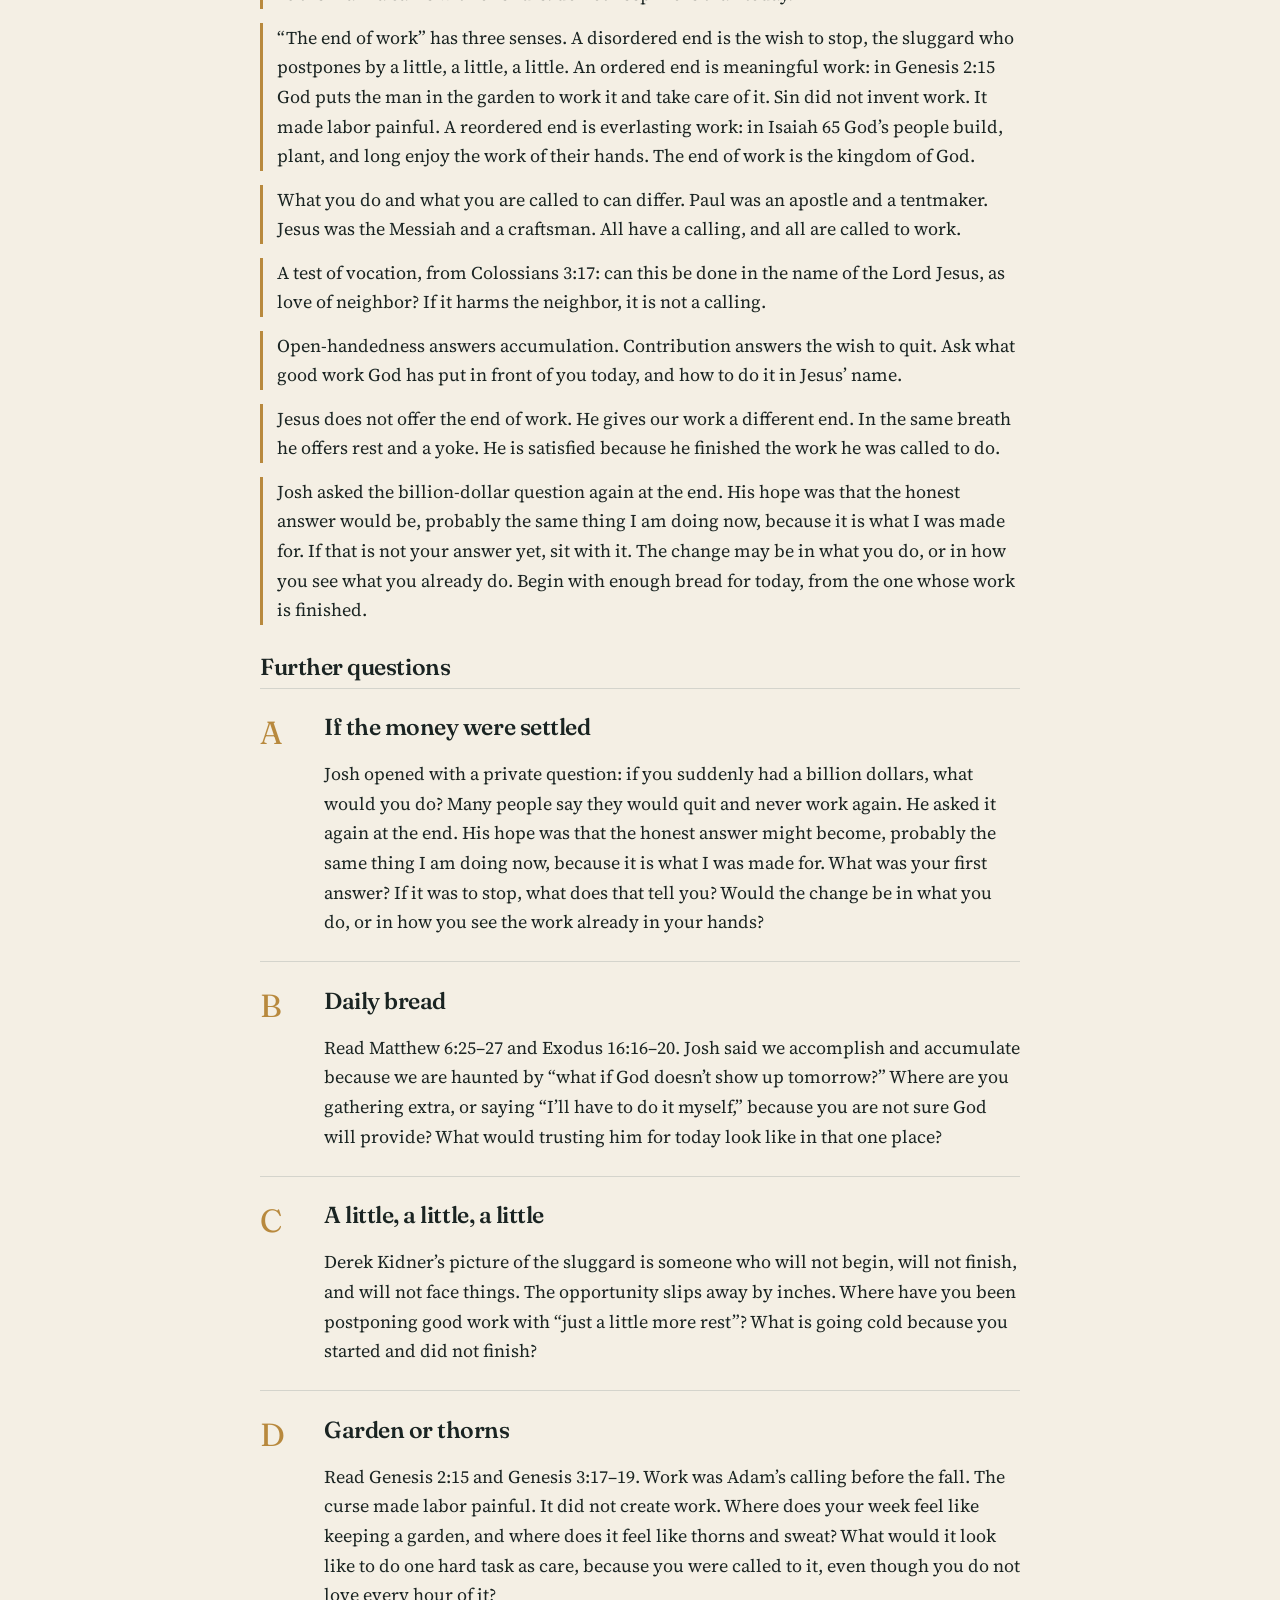
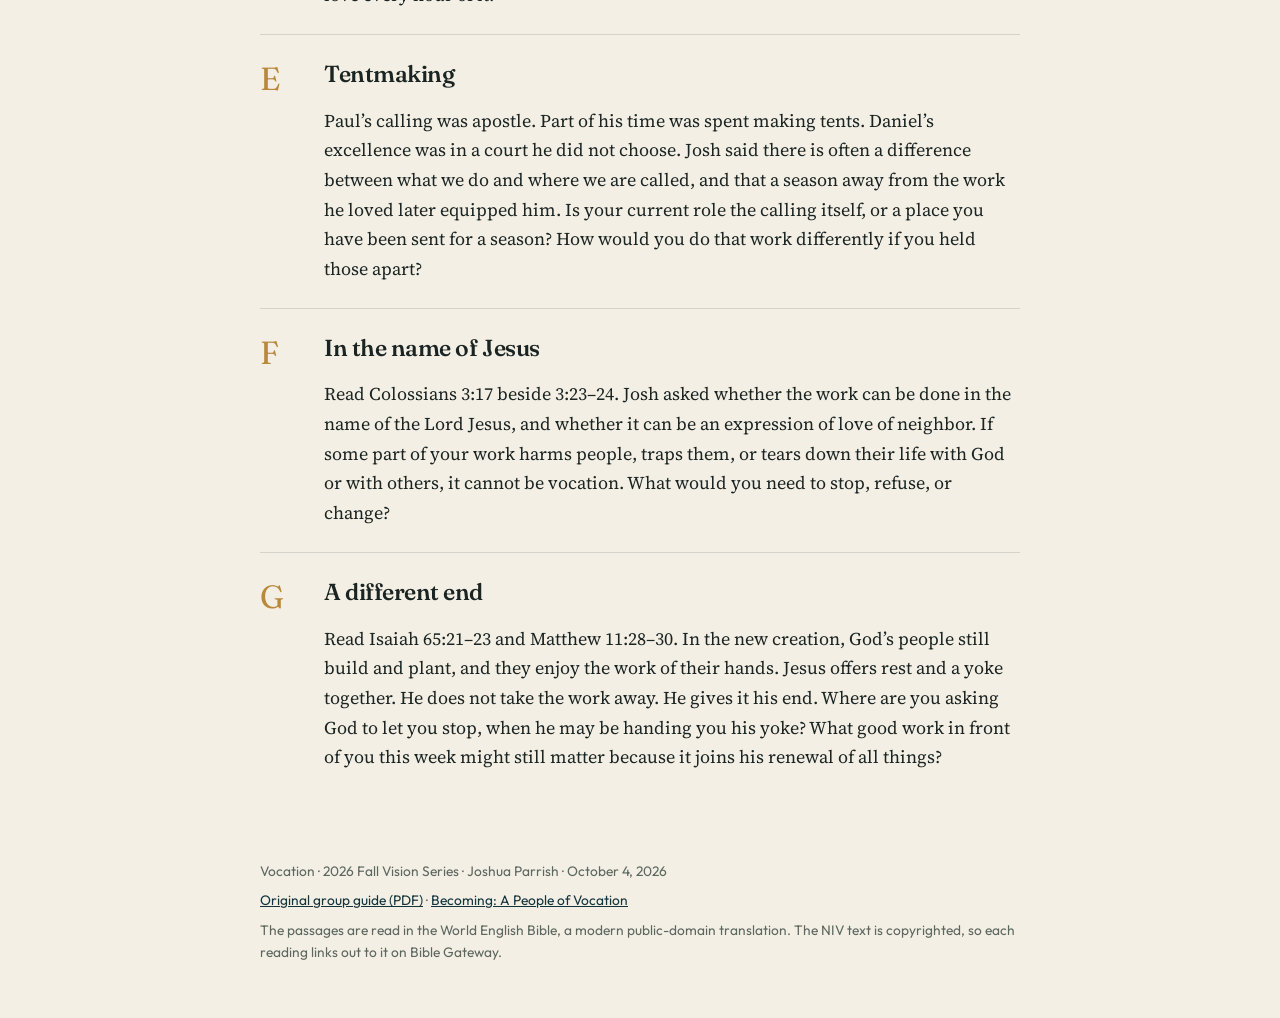
==== commit 300908a9: "Refine opening prayer" ====
--- a/v1.html
+++ b/v1.html
@@ -1,1000 +1,1000 @@
-<!DOCTYPE html>
-<html lang="en">
-<head>
-  <meta charset="utf-8">
-  <meta name="viewport" content="width=device-width, initial-scale=1">
-  <title>Vocation · v1</title>
-  <meta name="description" content="Group guide for Vocation, October 4, 2026. Joshua Parrish. Daniel 6:1–4 and Colossians 3:23–24, read aloud over scenes from the passage.">
-  <link rel="icon" href="data:image/svg+xml,%3Csvg xmlns='http://www.w3.org/2000/svg' viewBox='0 0 32 32'%3E%3Crect width='32' height='32' rx='6' fill='%2312343c'/%3E%3Cpath d='M8 15.5 16 8l8 7.5V24H8Z' fill='none' stroke='%23e4c27a' stroke-width='1.6'/%3E%3C/svg%3E">
-  <link rel="preconnect" href="https://fonts.googleapis.com">
-  <link rel="preconnect" href="https://fonts.gstatic.com" crossorigin>
-  <link href="https://fonts.googleapis.com/css2?family=Fraunces:ital,opsz,wght@0,9..144,520;0,9..144,620;1,9..144,520&family=Outfit:wght@400;500;600&family=Source+Serif+4:ital,opsz,wght@0,8..60,460;0,8..60,600;1,8..60,460&display=swap" rel="stylesheet">
-  <style>
-:root {
-  --sea: #12343c;
-  --sea-deep: #0c2228;
-  --gold: #b8893d;
-  --gold-bright: #e4c27a;
-  --cream: #f4efe4;
-  --paper: #fffaf3;
-  --ink: #1a2422;
-  --muted: #5c675f;
-  --line: rgba(18, 52, 60, 0.14);
-  --mist: #e4ecec;
-  --display: "Fraunces", "Iowan Old Style", Georgia, serif;
-  --serif: "Source Serif 4", Palatino, "Palatino Linotype", serif;
-  --sans: Outfit, "Segoe UI", sans-serif;
-  --measure: 40rem;
-}
-
-* { box-sizing: border-box; }
-
-html { scroll-behavior: smooth; }
-
-body {
-  margin: 0;
-  background:
-    radial-gradient(900px 420px at 0% 0%, #fff 0%, transparent 55%),
-    var(--cream);
-  color: var(--ink);
-  font-family: var(--serif);
-  font-size: 1.125rem;
-  line-height: 1.65;
-}
-
-img, video { max-width: 100%; }
-
-a { color: var(--sea); }
-
-.skip {
-  position: absolute;
-  left: 1rem;
-  top: -4rem;
-  background: var(--paper);
-  color: var(--sea);
-  padding: 0.5rem 0.8rem;
-  z-index: 5;
-}
-
-.skip:focus { top: 1rem; }
-
-.hero {
-  position: relative;
-  min-height: 88vh;
-  display: grid;
-  align-items: end;
-  color: var(--cream);
-  background: var(--sea-deep) url("media/hero.jpg") center 40% / cover no-repeat;
-  overflow: hidden;
-}
-
-.hero-media {
-  position: absolute;
-  inset: 0;
-  width: 100%;
-  height: 100%;
-  object-fit: cover;
-}
-
-.hero::after {
-  content: "";
-  position: absolute;
-  inset: 0;
-  background:
-    linear-gradient(to top, rgba(8, 20, 24, 0.92) 0%, rgba(8, 20, 24, 0.28) 46%, rgba(8, 20, 24, 0.18) 100%);
-}
-
-.hero-copy {
-  position: relative;
-  z-index: 1;
-  width: min(1100px, calc(100% - 2.5rem));
-  margin: 0 auto 3.2rem;
-}
-
-.series {
-  margin: 0 0 0.6rem;
-  font-family: var(--sans);
-  font-size: 0.78rem;
-  font-weight: 600;
-  letter-spacing: 0.22em;
-  text-transform: uppercase;
-  color: var(--gold-bright);
-}
-
-.hero h1 {
-  margin: 0;
-  font-family: var(--display);
-  font-weight: 520;
-  font-size: clamp(4.6rem, 12vw, 8.4rem);
-  line-height: 0.88;
-  letter-spacing: -0.04em;
-}
-
-.byline {
-  margin: 0.9rem 0 0;
-  font-family: var(--sans);
-  font-size: 1rem;
-  letter-spacing: 0.01em;
-}
-
-.keys {
-  display: flex;
-  flex-wrap: wrap;
-  gap: 0.5rem 0.7rem;
-  align-items: center;
-  margin: 1.3rem 0 0;
-  font-family: var(--sans);
-  font-size: 0.95rem;
-}
-
-.keys span { opacity: 0.8; }
-
-.keys a,
-.jump a {
-  color: var(--cream);
-  text-decoration: none;
-  border: 1px solid rgba(228, 194, 122, 0.55);
-  border-radius: 999px;
-  padding: 0.28rem 0.75rem;
-}
-
-.keys a:hover,
-.jump a:hover,
-.keys a:focus-visible,
-.jump a:focus-visible {
-  background: rgba(228, 194, 122, 0.18);
-}
-
-.jump {
-  display: flex;
-  flex-wrap: wrap;
-  gap: 0.5rem;
-  margin-top: 1.1rem;
-  font-family: var(--sans);
-  font-size: 0.92rem;
-}
-
-main {
-  width: min(760px, calc(100% - 2rem));
-  margin: 0 auto;
-  padding: 3.2rem 0 4rem;
-}
-
-h2, h3 {
-  font-family: var(--display);
-  font-weight: 560;
-  letter-spacing: -0.02em;
-  line-height: 1.15;
-}
-
-h2 { font-size: 2rem; margin: 0 0 1rem; }
-
-h3 { font-size: 1.45rem; margin: 0 0 0.45rem; }
-
-.intro p,
-.lead,
-.practice p { margin: 0 0 1rem; }
-
-.icebreaker,
-.prayer {
-  margin: 2.4rem 0 2.8rem;
-  padding: 1.3rem 1.35rem 1.4rem 1.2rem;
-  background: var(--paper);
-  border-radius: 18px;
-  box-shadow: inset 4px 0 0 var(--gold), 0 16px 40px rgba(18, 52, 60, 0.06);
-}
-
-.prayer + .icebreaker { margin-top: 1rem; }
-
-.film { margin: 2.4rem 0 0; }
-
-.film + .prayer { margin-top: 1.4rem; }
-
-.study-film {
-  width: 100%;
-  aspect-ratio: 16 / 9;
-  border: 0;
-  border-radius: 18px;
-  background: var(--sea-deep);
-  display: block;
-}
-
-.kicker {
-  margin: 0 0 0.45rem;
-  font-family: var(--sans);
-  font-size: 0.75rem;
-  font-weight: 600;
-  letter-spacing: 0.18em;
-  text-transform: uppercase;
-  color: var(--gold);
-}
-
-.prompt {
-  margin: 0;
-  font-family: var(--display);
-  font-weight: 520;
-  font-style: italic;
-  font-size: 1.55rem;
-  line-height: 1.35;
-}
-
-.question {
-  display: grid;
-  grid-template-columns: 3.2rem 1fr;
-  gap: 0.4rem 0.8rem;
-  padding: 1.6rem 0 0.4rem;
-  border-top: 1px solid var(--line);
-}
-
-.num {
-  margin: 0.15rem 0 0;
-  font-family: var(--display);
-  font-size: 2rem;
-  line-height: 1;
-  color: var(--gold);
-}
-
-.reading {
-  margin: 1.1rem 0 1.4rem;
-}
-
-.stage {
-  position: relative;
-  aspect-ratio: 16 / 9;
-  border-radius: 18px;
-  overflow: hidden;
-  background: var(--sea-deep);
-  box-shadow: 0 18px 40px rgba(12, 34, 40, 0.18);
-}
-
-.stage video {
-  width: 100%;
-  height: 100%;
-  object-fit: cover;
-  display: block;
-  background: var(--sea-deep);
-}
-
-.veil {
-  position: absolute;
-  inset: 0;
-  display: grid;
-  place-items: center;
-  background: linear-gradient(to top, rgba(8, 20, 24, 0.62), rgba(8, 20, 24, 0.12) 55%);
-}
-
-.is-playing .veil,
-.is-paused .veil { display: none; }
-
-.hear, .toggle, .jump {
-  font-family: var(--sans);
-  cursor: pointer;
-}
-
-.hear {
-  display: inline-flex;
-  align-items: center;
-  gap: 0.7rem;
-  border: 0;
-  border-radius: 999px;
-  padding: 0.45rem 1rem 0.45rem 0.45rem;
-  background: var(--paper);
-  color: var(--sea-deep);
-  font-size: 1rem;
-  font-weight: 600;
-}
-
-.hear:focus-visible,
-.toggle:focus-visible,
-.jump:focus-visible,
-textarea:focus-visible,
-a:focus-visible {
-  outline: 2px solid var(--gold-bright);
-  outline-offset: 3px;
-}
-
-.mark {
-  width: 2.35rem;
-  height: 2.35rem;
-  border-radius: 50%;
-  background: var(--gold);
-  display: grid;
-  place-items: center;
-  flex: none;
-}
-
-.mark::before {
-  content: "";
-  display: block;
-  width: 0;
-  height: 0;
-  border-left: 9px solid var(--sea-deep);
-  border-top: 6px solid transparent;
-  border-bottom: 6px solid transparent;
-  margin-left: 3px;
-}
-
-.bar {
-  display: none;
-  position: absolute;
-  left: 0;
-  right: 0;
-  bottom: 0;
-  gap: 0.8rem;
-  align-items: center;
-  padding: 0.7rem 0.8rem;
-  background: linear-gradient(to top, rgba(8, 20, 24, 0.88), transparent);
-  color: var(--cream);
-}
-
-.is-playing .bar,
-.is-paused .bar { display: flex; }
-
-.toggle {
-  border: 0;
-  border-radius: 999px;
-  background: var(--paper);
-  color: var(--sea-deep);
-  font-weight: 600;
-  padding: 0.4rem 0.85rem;
-}
-
-.now {
-  margin: 0;
-  font-family: var(--sans);
-  font-size: 0.95rem;
-}
-
-.verses {
-  list-style: none;
-  margin: 0.8rem 0 0;
-  padding: 0;
-  border: 1px solid var(--line);
-  border-radius: 16px;
-  overflow: hidden;
-  background: var(--paper);
-}
-
-.verse {
-  display: grid;
-  grid-template-columns: auto 1fr;
-  gap: 0.75rem;
-  align-items: start;
-  padding: 0.85rem 0.95rem;
-  border-top: 1px solid var(--line);
-}
-
-.verse:first-child { border-top: 0; }
-
-.verse p { margin: 0; }
-
-.verse.is-active {
-  background: #fff6e4;
-  box-shadow: inset 3px 0 0 var(--gold);
-}
-
-.vref {
-  display: block;
-  font-family: var(--sans);
-  font-size: 0.78rem;
-  font-weight: 600;
-  letter-spacing: 0.08em;
-  text-transform: uppercase;
-  color: var(--gold);
-  margin-bottom: 0.15rem;
-}
-
-.jump {
-  width: 2.35rem;
-  height: 2.35rem;
-  border: 0;
-  border-radius: 50%;
-  background: transparent;
-  padding: 0;
-}
-
-.is-playing .verse.is-active .mark::before {
-  width: 8px;
-  height: 10px;
-  border: 0;
-  margin: 0;
-  background:
-    linear-gradient(var(--sea-deep), var(--sea-deep)) 0 0 / 3px 10px no-repeat,
-    linear-gradient(var(--sea-deep), var(--sea-deep)) 5px 0 / 3px 10px no-repeat;
-}
-
-.credit, .saved, footer p {
-  font-family: var(--sans);
-  font-size: 0.86rem;
-  color: var(--muted);
-}
-
-.credit { margin: 0.55rem 0 0; }
-
-.practice {
-  margin-top: 2rem;
-  padding: 1.4rem 1.3rem 1.2rem;
-  background: var(--mist);
-  border-radius: 18px;
-}
-
-.practice h2 { margin-bottom: 0.8rem; }
-
-.appendix { margin-top: 2.8rem; }
-
-.appendix .lede { margin: 0 0 1.2rem; }
-
-.reminders {
-  margin: 0 0 1.8rem;
-  padding: 0;
-  list-style: none;
-}
-
-.reminders li {
-  margin: 0 0 0.85rem;
-  padding-left: 0.9rem;
-  border-left: 3px solid var(--gold);
-}
-
-.note {
-  display: block;
-  margin: 0 0 1.1rem;
-}
-
-.note span {
-  display: block;
-  margin-bottom: 0.4rem;
-  font-family: var(--sans);
-  font-size: 0.92rem;
-  font-weight: 600;
-}
-
-textarea {
-  width: 100%;
-  border: 1px solid rgba(18, 52, 60, 0.18);
-  border-radius: 12px;
-  padding: 0.75rem 0.85rem;
-  font: inherit;
-  color: inherit;
-  background: var(--paper);
-  resize: vertical;
-}
-
-.saved { margin: 0; }
-
-footer {
-  width: min(760px, calc(100% - 2rem));
-  margin: 0 auto;
-  padding: 0 0 3rem;
-}
-
-footer p { margin: 0 0 0.4rem; }
-
-.sr-only {
-  position: absolute;
-  width: 1px;
-  height: 1px;
-  padding: 0;
-  margin: -1px;
-  overflow: hidden;
-  clip: rect(0, 0, 0, 0);
-  white-space: nowrap;
-  border: 0;
-}
-
-@media (max-width: 640px) {
-  body { font-size: 1.05rem; }
-  .hero { min-height: 78vh; }
-  .prompt { font-size: 1.3rem; }
-  .question { grid-template-columns: 1fr; gap: 0.2rem; }
-  .num { font-size: 1.6rem; }
-}
-
-@media (prefers-reduced-motion: reduce) {
-  html { scroll-behavior: auto; }
-  .hero-media { display: none; }
-}
-
-</style>
-</head>
-<body>
-  <a class="skip" href="#content">Skip to the guide</a>
-
-  <header class="hero">
-    <video class="hero-media" autoplay muted loop playsinline poster="media/hero.jpg">
-      <source src="media/hero.mp4" type="video/mp4">
-    </video>
-    <div class="hero-copy">
-      <p class="series">2026 Fall Vision Series</p>
-      <h1>Vocation</h1>
-      <p class="byline">Joshua Parrish <span aria-hidden="true">·</span> <time datetime="2026-10-04">October 4, 2026</time></p>
-      <p class="keys">
-        <span>Key texts</span>
-        <a href="#daniel">Daniel 6:1–4</a>
-        <a href="#colossians">Colossians 3:23–24</a>
-        <a href="https://cpc.org/2026/10/04/becoming-a-people-of-vocation/" target="_blank" rel="noopener noreferrer">Sermon</a>
-        <a href="CG-10-4-26.pdf">Original PDF</a>
-      </p>
-      <nav class="jump" aria-label="Guide">
-        <a href="#film">Film</a>
-        <a href="#prayer">Prayer</a>
-        <a href="#icebreaker">Icebreaker</a>
-        <a href="#discuss">Discussion</a>
-        <a href="#practice">Practice</a>
-        <a href="#appendix">Appendix</a>
-        <a href="v2.html">v2</a>
-      </nav>
-    </div>
-  </header>
-
-  <main id="content">
-    <section class="intro" aria-labelledby="intro-title">
-      <h2 id="intro-title">Introduction</h2>
-      <p>As apprentices to Jesus, we practice vocation in contrast to a world that seeks meaning at the altars of accomplishment and accumulation. Ultimately, the practice of vocation is participating with God through stewarding our God-given identity and calling to create and cultivate good in the world.</p>
-      <p>Our work, paid or unpaid, matters, and so does the way we approach our work; we seek to pursue excellence and integrity in the everyday, ordinary details. We are invited to practice vocation through cultivating habits of open-handedness and contribution.</p>
-      <p>Open-handedness is the habit of stewarding our time, talents, and treasures as channels through which God’s abundance flows to others. Contribution is partnering with God in the renewal of all things through the continual integration of our inner and outer lives. Rather than pursuing ambition or visibility, we desire faithfulness. We invite the Holy Spirit to transform and empower us as we seek to become the kind of people who, rooted in Christ, build, cultivate, and seek shalom in the very places God has planted us.</p>
-    </section>
-
-    <section class="film" id="film" aria-labelledby="film-title">
-      <h2 id="film-title">Film</h2>
-      <video class="study-film" controls playsinline preload="metadata" poster="media/hero.jpg">
-        <source src="media/vocation.mp4" type="video/mp4">
-      </video>
-    </section>
-
-    <section class="prayer" id="prayer" aria-labelledby="prayer-title">
-      <p class="kicker" id="prayer-title">Opening prayer</p>
-      <p class="prompt">Father, thank you for gathering us and for the work you have placed in our hands. Quiet what we carried in with us, and give us honest hearts as we open your Word. Teach us to offer our ordinary work to you, with excellence and integrity, for the good of the people around us. Amen.</p>
-    </section>
-
-    <section class="icebreaker" id="icebreaker" aria-labelledby="ice-title">
-      <p class="kicker" id="ice-title">Icebreaker</p>
-      <p class="prompt">Where is one place (your job, neighborhood, team, school) where you can honestly say “this is exactly where I’m supposed to be?” How might God be using you there, or inviting you into something more, to help that place flourish?</p>
-    </section>
-
-    <section class="discuss" id="discuss" aria-labelledby="discuss-title">
-      <h2 id="discuss-title">Discussion Questions</h2>
-
-      <article class="question">
-        <p class="num" aria-hidden="true">1</p>
-        <div>
-          <h3>From the sermon</h3>
-          <p>Thinking back to <a href="https://cpc.org/2026/10/04/becoming-a-people-of-vocation/" target="_blank" rel="noopener noreferrer">the sermon</a> from this Sunday, what stuck with you? Was there anything particularly encouraging or challenging for you?</p>
-        </div>
-      </article>
-
-      <article class="question" id="daniel">
-        <p class="num" aria-hidden="true">2</p>
-        <div>
-          <h3>How Daniel is described</h3>
-          <p class="lead">Read <strong>Daniel 6:1–4</strong>. What details stand out to you from this passage? What stands out to you about the way that Daniel is described?</p>
-          <figure class="reading">
-            <div class="stage">
-              <video playsinline preload="none" poster="media/dan-6-1.jpg"></video>
-              <div class="veil">
-                <button type="button" class="hear">
-                  <span class="mark" aria-hidden="true"></span>
-                  <span class="label">Hear Daniel 6:1–4</span>
-                </button>
-              </div>
-              <div class="bar">
-                <button type="button" class="toggle">Pause</button>
-                <p class="now"></p>
-              </div>
-            </div>
-            <ol class="verses">
-              <li class="verse" data-src="media/dan-6-1.mp4" data-poster="media/dan-6-1.jpg" data-ref="Daniel 6:1">
-                <button type="button" class="jump" aria-label="Play Daniel 6:1"><span class="mark" aria-hidden="true"></span></button>
-                <p><span class="vref">Daniel 6:1</span> It pleased Darius to set over the kingdom one hundred twenty satraps, who should be throughout the whole kingdom;</p>
-              </li>
-              <li class="verse" data-src="media/dan-6-2.mp4" data-poster="media/dan-6-2.jpg" data-ref="Daniel 6:2">
-                <button type="button" class="jump" aria-label="Play Daniel 6:2"><span class="mark" aria-hidden="true"></span></button>
-                <p><span class="vref">Daniel 6:2</span> and over them three presidents, of whom Daniel was one; that these satraps might give account to them, and that the king should suffer no loss.</p>
-              </li>
-              <li class="verse" data-src="media/dan-6-3.mp4" data-poster="media/dan-6-3.jpg" data-ref="Daniel 6:3">
-                <button type="button" class="jump" aria-label="Play Daniel 6:3"><span class="mark" aria-hidden="true"></span></button>
-                <p><span class="vref">Daniel 6:3</span> Then this Daniel was distinguished above the presidents and the satraps, because an excellent spirit was in him; and the king thought to set him over the whole realm.</p>
-              </li>
-              <li class="verse" data-src="media/dan-6-4.mp4" data-poster="media/dan-6-4.jpg" data-ref="Daniel 6:4">
-                <button type="button" class="jump" aria-label="Play Daniel 6:4"><span class="mark" aria-hidden="true"></span></button>
-                <p><span class="vref">Daniel 6:4</span> Then the presidents and the satraps sought to find occasion against Daniel as touching the kingdom; but they could find no occasion or fault, because he was faithful. There wasn’t any error or fault found in him.</p>
-              </li>
-            </ol>
-            <p class="credit">World English Bible, public domain. <a href="https://www.biblegateway.com/passage/?search=Daniel+6%3A1-4&amp;version=NIV">Open the NIV</a></p>
-            <p class="sr-only status" aria-live="polite"></p>
-          </figure>
-        </div>
-      </article>
-
-      <article class="question">
-        <p class="num" aria-hidden="true">3</p>
-        <div>
-          <h3>Excellence you didn’t choose</h3>
-          <p class="lead">Read <strong>Daniel 6:1–3</strong>. Daniel is given significant responsibility as an exile in a foreign land, one that did not share his values or worship his God. Put yourself in his position – surrounded by ambition and competition in a role you didn’t necessarily choose for yourself. What do you think allowed Daniel to distinguish himself above the other administrators? How does this challenge or encourage you when you think about bringing a quality of excellence to a role or responsibility that you maybe didn’t choose, or you feel “stuck” with?</p>
-          <figure class="reading">
-            <div class="stage">
-              <video playsinline preload="none" poster="media/dan-6-1.jpg"></video>
-              <div class="veil">
-                <button type="button" class="hear">
-                  <span class="mark" aria-hidden="true"></span>
-                  <span class="label">Hear Daniel 6:1–3</span>
-                </button>
-              </div>
-              <div class="bar">
-                <button type="button" class="toggle">Pause</button>
-                <p class="now"></p>
-              </div>
-            </div>
-            <ol class="verses">
-              <li class="verse" data-src="media/dan-6-1.mp4" data-poster="media/dan-6-1.jpg" data-ref="Daniel 6:1">
-                <button type="button" class="jump" aria-label="Play Daniel 6:1"><span class="mark" aria-hidden="true"></span></button>
-                <p><span class="vref">Daniel 6:1</span> It pleased Darius to set over the kingdom one hundred twenty satraps, who should be throughout the whole kingdom;</p>
-              </li>
-              <li class="verse" data-src="media/dan-6-2.mp4" data-poster="media/dan-6-2.jpg" data-ref="Daniel 6:2">
-                <button type="button" class="jump" aria-label="Play Daniel 6:2"><span class="mark" aria-hidden="true"></span></button>
-                <p><span class="vref">Daniel 6:2</span> and over them three presidents, of whom Daniel was one; that these satraps might give account to them, and that the king should suffer no loss.</p>
-              </li>
-              <li class="verse" data-src="media/dan-6-3.mp4" data-poster="media/dan-6-3.jpg" data-ref="Daniel 6:3">
-                <button type="button" class="jump" aria-label="Play Daniel 6:3"><span class="mark" aria-hidden="true"></span></button>
-                <p><span class="vref">Daniel 6:3</span> Then this Daniel was distinguished above the presidents and the satraps, because an excellent spirit was in him; and the king thought to set him over the whole realm.</p>
-              </li>
-            </ol>
-            <p class="credit">World English Bible, public domain. <a href="https://www.biblegateway.com/passage/?search=Daniel+6%3A1-3&amp;version=NIV">Open the NIV</a></p>
-            <p class="sr-only status" aria-live="polite"></p>
-          </figure>
-        </div>
-      </article>
-
-      <article class="question">
-        <p class="num" aria-hidden="true">4</p>
-        <div>
-          <h3>When no one is watching</h3>
-          <p class="lead">Read <strong>Daniel 6:4</strong>. The other officials went looking for something to accuse Daniel of and came up empty — not because he was flawless, but because his excellence and integrity were consistent, even when he was not being rewarded for it. Where might God be inviting you to pursue quiet, consistent integrity and excellence, even in places no one else might notice? Digging a little deeper, where in your own life might you be tempted to cut corners, to do the bare minimum, or to perform only when someone is watching?</p>
-          <figure class="reading">
-            <div class="stage">
-              <video playsinline preload="none" poster="media/dan-6-4.jpg"></video>
-              <div class="veil">
-                <button type="button" class="hear">
-                  <span class="mark" aria-hidden="true"></span>
-                  <span class="label">Hear Daniel 6:4</span>
-                </button>
-              </div>
-              <div class="bar">
-                <button type="button" class="toggle">Pause</button>
-                <p class="now"></p>
-              </div>
-            </div>
-            <ol class="verses">
-              <li class="verse" data-src="media/dan-6-4.mp4" data-poster="media/dan-6-4.jpg" data-ref="Daniel 6:4">
-                <button type="button" class="jump" aria-label="Play Daniel 6:4"><span class="mark" aria-hidden="true"></span></button>
-                <p><span class="vref">Daniel 6:4</span> Then the presidents and the satraps sought to find occasion against Daniel as touching the kingdom; but they could find no occasion or fault, because he was faithful. There wasn’t any error or fault found in him.</p>
-              </li>
-            </ol>
-            <p class="credit">World English Bible, public domain. <a href="https://www.biblegateway.com/passage/?search=Daniel+6%3A4&amp;version=NIV">Open the NIV</a></p>
-            <p class="sr-only status" aria-live="polite"></p>
-          </figure>
-        </div>
-      </article>
-
-      <article class="question" id="colossians">
-        <p class="num" aria-hidden="true">5</p>
-        <div>
-          <h3>As for the Lord</h3>
-          <p class="lead">Read <strong>Colossians 3:23–24</strong>. Whether your work is paid or unpaid, seen or unseen, celebrated or overlooked, what do you think would change if you approached it as service to the Lord rather than to people? This excellence does ultimately ripple outward to the people around us. Think of one task on your plate this week. What would it look like to do this specific task “as for the Lord,” and who might benefit if you did it with excellence?</p>
-          <figure class="reading">
-            <div class="stage">
-              <video playsinline preload="none" poster="media/col-3-23.jpg"></video>
-              <div class="veil">
-                <button type="button" class="hear">
-                  <span class="mark" aria-hidden="true"></span>
-                  <span class="label">Hear Colossians 3:23–24</span>
-                </button>
-              </div>
-              <div class="bar">
-                <button type="button" class="toggle">Pause</button>
-                <p class="now"></p>
-              </div>
-            </div>
-            <ol class="verses">
-              <li class="verse" data-src="media/col-3-23.mp4" data-poster="media/col-3-23.jpg" data-ref="Colossians 3:23">
-                <button type="button" class="jump" aria-label="Play Colossians 3:23"><span class="mark" aria-hidden="true"></span></button>
-                <p><span class="vref">Colossians 3:23</span> And whatever you do, work heartily, as for the Lord, and not for men,</p>
-              </li>
-              <li class="verse" data-src="media/col-3-24.mp4" data-poster="media/col-3-24.jpg" data-ref="Colossians 3:24">
-                <button type="button" class="jump" aria-label="Play Colossians 3:24"><span class="mark" aria-hidden="true"></span></button>
-                <p><span class="vref">Colossians 3:24</span> knowing that from the Lord you will receive the reward of the inheritance; for you serve the Lord Christ.</p>
-              </li>
-            </ol>
-            <p class="credit">World English Bible, public domain. <a href="https://www.biblegateway.com/passage/?search=Colossians+3%3A23-24&amp;version=NIV">Open the NIV</a></p>
-            <p class="sr-only status" aria-live="polite"></p>
-          </figure>
-        </div>
-      </article>
-    </section>
-
-    <section class="practice" id="practice" aria-labelledby="practice-title">
-      <h2 id="practice-title">Practice: Contribution Audit</h2>
-      <p>Thank God for the work, paid or unpaid, that he has given you, and for the time, talents, and treasures he has entrusted to you.</p>
-      <p>Pick one place where you currently spend a lot of time. How might God be inviting you to partner with God in bringing renewal to that space? Ask the Holy Spirit to open your eyes to see where God is already at work. Write down 1–2 ways you are sensing His presence and activity in that place.</p>
-      <label class="note">
-        <span>1–2 ways you are sensing His presence and activity in that place</span>
-        <textarea id="note-presence" rows="4"></textarea>
-      </label>
-      <p>Consider Daniel’s excellence and integrity in his work. Prayerfully consider this question with the Lord as you consider your own work, paid or unpaid: Where might I be pursuing excellence for recognition or self-advancement, rather than as an offering to God and for the flourishing of others?</p>
-      <label class="note">
-        <span>Where excellence might be for recognition, rather than an offering</span>
-        <textarea id="note-offering" rows="4"></textarea>
-      </label>
-      <p class="saved" id="save-state" hidden>Saved on this device.</p>
-    </section>
-
-    <section class="appendix" id="appendix" aria-labelledby="appendix-title">
-      <h2 id="appendix-title">Appendix</h2>
-      <p class="lede">Reminders and further questions from Joshua Parrish’s October 4 sermon, <a href="https://cpc.org/2026/10/04/becoming-a-people-of-vocation/" target="_blank" rel="noopener noreferrer">Becoming: A People of Vocation</a>. The sermon text is Isaiah 65:17–25. Use these after the guide, or pick two if time is short.</p>
-
-      <h3>Reminders</h3>
-      <ul class="reminders">
-        <li>Vocation comes from the Latin <em>vocare</em>, to call. A job is often a means to an end. A vocation is a summons.</li>
-        <li>Dallas Willard, as Josh quoted him: the main thing God gets out of your life is the person you become, not the achievements you accomplish.</li>
-        <li>At CPC, vocation is practiced against the pull to find meaning in accomplishment and accumulation, through open-handedness and contribution.</li>
-        <li>The ache to gather more is often worry. Jesus teaches us to pray for daily bread. In Exodus 16 the manna came with one rule: do not keep more than today.</li>
-        <li>“The end of work” has three senses. A disordered end is the wish to stop, the sluggard who postpones by a little, a little, a little. An ordered end is meaningful work: in Genesis 2:15 God puts the man in the garden to work it and take care of it. Sin did not invent work. It made labor painful. A reordered end is everlasting work: in Isaiah 65 God’s people build, plant, and long enjoy the work of their hands. The end of work is the kingdom of God.</li>
-        <li>What you do and what you are called to can differ. Paul was an apostle and a tentmaker. Jesus was the Messiah and a craftsman. All have a calling, and all are called to work.</li>
-        <li>A test of vocation, from Colossians 3:17: can this be done in the name of the Lord Jesus, as love of neighbor? If it harms the neighbor, it is not a calling.</li>
-        <li>Open-handedness answers accumulation. Contribution answers the wish to quit. Ask what good work God has put in front of you today, and how to do it in Jesus’ name.</li>
-        <li>Jesus does not offer the end of work. He gives our work a different end. In the same breath he offers rest and a yoke. He is satisfied because he finished the work he was called to do.</li>
-        <li>Josh asked the billion-dollar question again at the end. His hope was that the honest answer would be, probably the same thing I am doing now, because it is what I was made for. If that is not your answer yet, sit with it. The change may be in what you do, or in how you see what you already do. Begin with enough bread for today, from the one whose work is finished.</li>
-      </ul>
-
-      <h3>Further questions</h3>
-
-      <article class="question">
-        <p class="num" aria-hidden="true">A</p>
-        <div>
-          <h3>If the money were settled</h3>
-          <p>Josh opened with a private question: if you suddenly had a billion dollars, what would you do? Many people say they would quit and never work again. He asked it again at the end. His hope was that the honest answer might become, probably the same thing I am doing now, because it is what I was made for. What was your first answer? If it was to stop, what does that tell you? Would the change be in what you do, or in how you see the work already in your hands?</p>
-        </div>
-      </article>
-
-      <article class="question">
-        <p class="num" aria-hidden="true">B</p>
-        <div>
-          <h3>Daily bread</h3>
-          <p>Read Matthew 6:25–27 and Exodus 16:16–20. Josh said we accomplish and accumulate because we are haunted by “what if God doesn’t show up tomorrow?” Where are you gathering extra, or saying “I’ll have to do it myself,” because you are not sure God will provide? What would trusting him for today look like in that one place?</p>
-        </div>
-      </article>
-
-      <article class="question">
-        <p class="num" aria-hidden="true">C</p>
-        <div>
-          <h3>A little, a little, a little</h3>
-          <p>Derek Kidner’s picture of the sluggard is someone who will not begin, will not finish, and will not face things. The opportunity slips away by inches. Where have you been postponing good work with “just a little more rest”? What is going cold because you started and did not finish?</p>
-        </div>
-      </article>
-
-      <article class="question">
-        <p class="num" aria-hidden="true">D</p>
-        <div>
-          <h3>Garden or thorns</h3>
-          <p>Read Genesis 2:15 and Genesis 3:17–19. Work was Adam’s calling before the fall. The curse made labor painful. It did not create work. Where does your week feel like keeping a garden, and where does it feel like thorns and sweat? What would it look like to do one hard task as care, because you were called to it, even though you do not love every hour of it?</p>
-        </div>
-      </article>
-
-      <article class="question">
-        <p class="num" aria-hidden="true">E</p>
-        <div>
-          <h3>Tentmaking</h3>
-          <p>Paul’s calling was apostle. Part of his time was spent making tents. Daniel’s excellence was in a court he did not choose. Josh said there is often a difference between what we do and where we are called, and that a season away from the work he loved later equipped him. Is your current role the calling itself, or a place you have been sent for a season? How would you do that work differently if you held those apart?</p>
-        </div>
-      </article>
-
-      <article class="question">
-        <p class="num" aria-hidden="true">F</p>
-        <div>
-          <h3>In the name of Jesus</h3>
-          <p>Read Colossians 3:17 beside 3:23–24. Josh asked whether the work can be done in the name of the Lord Jesus, and whether it can be an expression of love of neighbor. If some part of your work harms people, traps them, or tears down their life with God or with others, it cannot be vocation. What would you need to stop, refuse, or change?</p>
-        </div>
-      </article>
-
-      <article class="question">
-        <p class="num" aria-hidden="true">G</p>
-        <div>
-          <h3>A different end</h3>
-          <p>Read Isaiah 65:21–23 and Matthew 11:28–30. In the new creation, God’s people still build and plant, and they enjoy the work of their hands. Jesus offers rest and a yoke together. He does not take the work away. He gives it his end. Where are you asking God to let you stop, when he may be handing you his yoke? What good work in front of you this week might still matter because it joins his renewal of all things?</p>
-        </div>
-      </article>
-    </section>
-  </main>
-
-  <footer>
-    <p>Vocation · 2026 Fall Vision Series · Joshua Parrish · October 4, 2026</p>
-    <p><a href="CG-10-4-26.pdf">Original group guide (PDF)</a> · <a href="https://cpc.org/2026/10/04/becoming-a-people-of-vocation/" target="_blank" rel="noopener noreferrer">Becoming: A People of Vocation</a></p>
-    <p>The passages are read in the World English Bible, a modern public-domain translation. The NIV text is copyrighted, so each reading links out to it on Bible Gateway.</p>
-  </footer>
-
-  <script>
-(function () {
-  const readings = Array.from(document.querySelectorAll(".reading"));
-  let active = null;
-
-  function speak(text, onend) {
-    if (!window.speechSynthesis) {
-      onend();
-      return;
-    }
-    const utter = new SpeechSynthesisUtterance(text);
-    utter.rate = 0.9;
-    utter.pitch = 0.95;
-    const voices = window.speechSynthesis.getVoices();
-    const voice = voices.find(function (item) {
-      return /en(-|_)?(US|GB)/i.test(item.lang) && /andrew|brian|guy|ryan|daniel|david|mark/i.test(item.name);
-    }) || voices.find(function (item) {
-      return item.lang && item.lang.toLowerCase().startsWith("en");
-    });
-    if (voice) utter.voice = voice;
-    utter.onend = onend;
-    utter.onerror = onend;
-    window.speechSynthesis.cancel();
-    window.speechSynthesis.speak(utter);
-  }
-
-  function Reading(figure) {
-    this.figure = figure;
-    this.video = figure.querySelector("video");
-    this.hear = figure.querySelector(".hear");
-    this.label = figure.querySelector(".label");
-    this.toggle = figure.querySelector(".toggle");
-    this.now = figure.querySelector(".now");
-    this.status = figure.querySelector(".status");
-    this.verses = Array.from(figure.querySelectorAll(".verse"));
-    this.homeLabel = this.label.textContent;
-    this.index = 0;
-    this.mode = "idle";
-    this.usingVoice = false;
-    const self = this;
-
-    this.hear.addEventListener("click", function () { self.start(0); });
-    this.toggle.addEventListener("click", function () { self.onToggle(); });
-    this.verses.forEach(function (verse, index) {
-      verse.querySelector(".jump").addEventListener("click", function () {
-        if (self.mode === "playing" && self.index === index) self.onToggle();
-        else self.start(index);
-      });
-    });
-    this.video.addEventListener("ended", function () {
-      if (self.mode === "playing" && !self.usingVoice) self.advance();
-    });
-    this.video.addEventListener("error", function () {
-      if (self.mode === "playing" && !self.usingVoice) self.useVoice();
-    });
-  }
-
-  Reading.prototype.claim = function () {
-    if (active && active !== this) active.stop();
-    active = this;
-  };
-
-  Reading.prototype.verseText = function (verse) {
-    return verse.querySelector("p").innerText.replace(/\s+/g, " ").trim();
-  };
-
-  Reading.prototype.paint = function () {
-    const verse = this.verses[this.index];
-    this.verses.forEach(function (item) { item.classList.remove("is-active"); });
-    if (verse && this.mode !== "idle") verse.classList.add("is-active");
-    this.figure.classList.toggle("is-playing", this.mode === "playing");
-    this.figure.classList.toggle("is-paused", this.mode === "paused");
-    this.label.textContent = this.mode === "idle" ? this.homeLabel : "Pause";
-    this.toggle.textContent = this.mode === "paused" ? "Resume" : "Pause";
-    const ref = verse && this.mode !== "idle" ? verse.dataset.ref : "";
-    this.now.textContent = ref;
-    if (this.mode === "playing") this.status.textContent = "Playing " + ref;
-    else if (this.mode === "paused") this.status.textContent = "Paused";
-    else this.status.textContent = "";
-  };
-
-  Reading.prototype.start = function (index) {
-    this.claim();
-    this.index = index;
-    this.mode = "playing";
-    this.usingVoice = false;
-    if (window.speechSynthesis) window.speechSynthesis.cancel();
-    const verse = this.verses[index];
-    const src = verse.dataset.src;
-    this.video.poster = verse.dataset.poster;
-    this.video.muted = false;
-    const absolute = new URL(src, window.location.href).href;
-    if (this.video.currentSrc !== absolute) {
-      this.video.src = src;
-    } else {
-      this.video.currentTime = 0;
-    }
-    this.paint();
-    const self = this;
-    const pending = this.video.play();
-    if (pending && pending.catch) {
-      pending.catch(function () { self.useVoice(); });
-    }
-  };
-
-  Reading.prototype.useVoice = function () {
-    if (this.usingVoice || this.mode !== "playing") return;
-    this.usingVoice = true;
-    this.video.removeAttribute("src");
-    this.video.load();
-    const self = this;
-    speak(this.verseText(this.verses[this.index]), function () {
-      if (self.mode === "playing" && self.usingVoice) self.advance();
-    });
-  };
-
-  Reading.prototype.advance = function () {
-    if (this.index < this.verses.length - 1) this.start(this.index + 1);
-    else this.stop();
-  };
-
-  Reading.prototype.onToggle = function () {
-    if (this.mode === "playing") {
-      this.mode = "paused";
-      this.video.pause();
-      if (window.speechSynthesis) window.speechSynthesis.pause();
-      this.paint();
-      return;
-    }
-    if (this.mode === "paused") {
-      this.mode = "playing";
-      this.paint();
-      if (this.usingVoice && window.speechSynthesis) window.speechSynthesis.resume();
-      else this.video.play();
-    }
-  };
-
-  Reading.prototype.stop = function () {
-    this.mode = "idle";
-    this.usingVoice = false;
-    this.video.pause();
-    if (window.speechSynthesis) window.speechSynthesis.cancel();
-    this.paint();
-    if (active === this) active = null;
-  };
-
-  readings.forEach(function (figure) { new Reading(figure); });
-
-  const presence = document.getElementById("note-presence");
-  const offering = document.getElementById("note-offering");
-  const saveState = document.getElementById("save-state");
-  const storeKey = "vocation-2026-notes";
-
-  try {
-    const saved = JSON.parse(localStorage.getItem(storeKey) || "{}");
-    if (saved.presence) presence.value = saved.presence;
-    if (saved.offering) offering.value = saved.offering;
-  } catch (error) {
-    /* Notes stay empty if storage is unavailable. */
-  }
-
-  function persist() {
-    const payload = { presence: presence.value, offering: offering.value };
-    try {
-      localStorage.setItem(storeKey, JSON.stringify(payload));
-      saveState.hidden = false;
-    } catch (error) {
-      saveState.hidden = true;
-    }
-  }
-
-  presence.addEventListener("input", persist);
-  offering.addEventListener("input", persist);
-
-  if (window.matchMedia("(prefers-reduced-motion: reduce)").matches) {
-    const hero = document.querySelector(".hero-media");
-    if (hero) {
-      hero.pause();
-      hero.removeAttribute("autoplay");
-    }
-  }
-})();
-
-</script>
-</body>
-</html>
+<!DOCTYPE html>
+<html lang="en">
+<head>
+  <meta charset="utf-8">
+  <meta name="viewport" content="width=device-width, initial-scale=1">
+  <title>Vocation · v1</title>
+  <meta name="description" content="Group guide for Vocation, October 4, 2026. Joshua Parrish. Daniel 6:1–4 and Colossians 3:23–24, read aloud over scenes from the passage.">
+  <link rel="icon" href="data:image/svg+xml,%3Csvg xmlns='http://www.w3.org/2000/svg' viewBox='0 0 32 32'%3E%3Crect width='32' height='32' rx='6' fill='%2312343c'/%3E%3Cpath d='M8 15.5 16 8l8 7.5V24H8Z' fill='none' stroke='%23e4c27a' stroke-width='1.6'/%3E%3C/svg%3E">
+  <link rel="preconnect" href="https://fonts.googleapis.com">
+  <link rel="preconnect" href="https://fonts.gstatic.com" crossorigin>
+  <link href="https://fonts.googleapis.com/css2?family=Fraunces:ital,opsz,wght@0,9..144,520;0,9..144,620;1,9..144,520&family=Outfit:wght@400;500;600&family=Source+Serif+4:ital,opsz,wght@0,8..60,460;0,8..60,600;1,8..60,460&display=swap" rel="stylesheet">
+  <style>
+:root {
+  --sea: #12343c;
+  --sea-deep: #0c2228;
+  --gold: #b8893d;
+  --gold-bright: #e4c27a;
+  --cream: #f4efe4;
+  --paper: #fffaf3;
+  --ink: #1a2422;
+  --muted: #5c675f;
+  --line: rgba(18, 52, 60, 0.14);
+  --mist: #e4ecec;
+  --display: "Fraunces", "Iowan Old Style", Georgia, serif;
+  --serif: "Source Serif 4", Palatino, "Palatino Linotype", serif;
+  --sans: Outfit, "Segoe UI", sans-serif;
+  --measure: 40rem;
+}
+
+* { box-sizing: border-box; }
+
+html { scroll-behavior: smooth; }
+
+body {
+  margin: 0;
+  background:
+    radial-gradient(900px 420px at 0% 0%, #fff 0%, transparent 55%),
+    var(--cream);
+  color: var(--ink);
+  font-family: var(--serif);
+  font-size: 1.125rem;
+  line-height: 1.65;
+}
+
+img, video { max-width: 100%; }
+
+a { color: var(--sea); }
+
+.skip {
+  position: absolute;
+  left: 1rem;
+  top: -4rem;
+  background: var(--paper);
+  color: var(--sea);
+  padding: 0.5rem 0.8rem;
+  z-index: 5;
+}
+
+.skip:focus { top: 1rem; }
+
+.hero {
+  position: relative;
+  min-height: 88vh;
+  display: grid;
+  align-items: end;
+  color: var(--cream);
+  background: var(--sea-deep) url("media/hero.jpg") center 40% / cover no-repeat;
+  overflow: hidden;
+}
+
+.hero-media {
+  position: absolute;
+  inset: 0;
+  width: 100%;
+  height: 100%;
+  object-fit: cover;
+}
+
+.hero::after {
+  content: "";
+  position: absolute;
+  inset: 0;
+  background:
+    linear-gradient(to top, rgba(8, 20, 24, 0.92) 0%, rgba(8, 20, 24, 0.28) 46%, rgba(8, 20, 24, 0.18) 100%);
+}
+
+.hero-copy {
+  position: relative;
+  z-index: 1;
+  width: min(1100px, calc(100% - 2.5rem));
+  margin: 0 auto 3.2rem;
+}
+
+.series {
+  margin: 0 0 0.6rem;
+  font-family: var(--sans);
+  font-size: 0.78rem;
+  font-weight: 600;
+  letter-spacing: 0.22em;
+  text-transform: uppercase;
+  color: var(--gold-bright);
+}
+
+.hero h1 {
+  margin: 0;
+  font-family: var(--display);
+  font-weight: 520;
+  font-size: clamp(4.6rem, 12vw, 8.4rem);
+  line-height: 0.88;
+  letter-spacing: -0.04em;
+}
+
+.byline {
+  margin: 0.9rem 0 0;
+  font-family: var(--sans);
+  font-size: 1rem;
+  letter-spacing: 0.01em;
+}
+
+.keys {
+  display: flex;
+  flex-wrap: wrap;
+  gap: 0.5rem 0.7rem;
+  align-items: center;
+  margin: 1.3rem 0 0;
+  font-family: var(--sans);
+  font-size: 0.95rem;
+}
+
+.keys span { opacity: 0.8; }
+
+.keys a,
+.jump a {
+  color: var(--cream);
+  text-decoration: none;
+  border: 1px solid rgba(228, 194, 122, 0.55);
+  border-radius: 999px;
+  padding: 0.28rem 0.75rem;
+}
+
+.keys a:hover,
+.jump a:hover,
+.keys a:focus-visible,
+.jump a:focus-visible {
+  background: rgba(228, 194, 122, 0.18);
+}
+
+.jump {
+  display: flex;
+  flex-wrap: wrap;
+  gap: 0.5rem;
+  margin-top: 1.1rem;
+  font-family: var(--sans);
+  font-size: 0.92rem;
+}
+
+main {
+  width: min(760px, calc(100% - 2rem));
+  margin: 0 auto;
+  padding: 3.2rem 0 4rem;
+}
+
+h2, h3 {
+  font-family: var(--display);
+  font-weight: 560;
+  letter-spacing: -0.02em;
+  line-height: 1.15;
+}
+
+h2 { font-size: 2rem; margin: 0 0 1rem; }
+
+h3 { font-size: 1.45rem; margin: 0 0 0.45rem; }
+
+.intro p,
+.lead,
+.practice p { margin: 0 0 1rem; }
+
+.icebreaker,
+.prayer {
+  margin: 2.4rem 0 2.8rem;
+  padding: 1.3rem 1.35rem 1.4rem 1.2rem;
+  background: var(--paper);
+  border-radius: 18px;
+  box-shadow: inset 4px 0 0 var(--gold), 0 16px 40px rgba(18, 52, 60, 0.06);
+}
+
+.prayer + .icebreaker { margin-top: 1rem; }
+
+.film { margin: 2.4rem 0 0; }
+
+.film + .prayer { margin-top: 1.4rem; }
+
+.study-film {
+  width: 100%;
+  aspect-ratio: 16 / 9;
+  border: 0;
+  border-radius: 18px;
+  background: var(--sea-deep);
+  display: block;
+}
+
+.kicker {
+  margin: 0 0 0.45rem;
+  font-family: var(--sans);
+  font-size: 0.75rem;
+  font-weight: 600;
+  letter-spacing: 0.18em;
+  text-transform: uppercase;
+  color: var(--gold);
+}
+
+.prompt {
+  margin: 0;
+  font-family: var(--display);
+  font-weight: 520;
+  font-style: italic;
+  font-size: 1.55rem;
+  line-height: 1.35;
+}
+
+.question {
+  display: grid;
+  grid-template-columns: 3.2rem 1fr;
+  gap: 0.4rem 0.8rem;
+  padding: 1.6rem 0 0.4rem;
+  border-top: 1px solid var(--line);
+}
+
+.num {
+  margin: 0.15rem 0 0;
+  font-family: var(--display);
+  font-size: 2rem;
+  line-height: 1;
+  color: var(--gold);
+}
+
+.reading {
+  margin: 1.1rem 0 1.4rem;
+}
+
+.stage {
+  position: relative;
+  aspect-ratio: 16 / 9;
+  border-radius: 18px;
+  overflow: hidden;
+  background: var(--sea-deep);
+  box-shadow: 0 18px 40px rgba(12, 34, 40, 0.18);
+}
+
+.stage video {
+  width: 100%;
+  height: 100%;
+  object-fit: cover;
+  display: block;
+  background: var(--sea-deep);
+}
+
+.veil {
+  position: absolute;
+  inset: 0;
+  display: grid;
+  place-items: center;
+  background: linear-gradient(to top, rgba(8, 20, 24, 0.62), rgba(8, 20, 24, 0.12) 55%);
+}
+
+.is-playing .veil,
+.is-paused .veil { display: none; }
+
+.hear, .toggle, .jump {
+  font-family: var(--sans);
+  cursor: pointer;
+}
+
+.hear {
+  display: inline-flex;
+  align-items: center;
+  gap: 0.7rem;
+  border: 0;
+  border-radius: 999px;
+  padding: 0.45rem 1rem 0.45rem 0.45rem;
+  background: var(--paper);
+  color: var(--sea-deep);
+  font-size: 1rem;
+  font-weight: 600;
+}
+
+.hear:focus-visible,
+.toggle:focus-visible,
+.jump:focus-visible,
+textarea:focus-visible,
+a:focus-visible {
+  outline: 2px solid var(--gold-bright);
+  outline-offset: 3px;
+}
+
+.mark {
+  width: 2.35rem;
+  height: 2.35rem;
+  border-radius: 50%;
+  background: var(--gold);
+  display: grid;
+  place-items: center;
+  flex: none;
+}
+
+.mark::before {
+  content: "";
+  display: block;
+  width: 0;
+  height: 0;
+  border-left: 9px solid var(--sea-deep);
+  border-top: 6px solid transparent;
+  border-bottom: 6px solid transparent;
+  margin-left: 3px;
+}
+
+.bar {
+  display: none;
+  position: absolute;
+  left: 0;
+  right: 0;
+  bottom: 0;
+  gap: 0.8rem;
+  align-items: center;
+  padding: 0.7rem 0.8rem;
+  background: linear-gradient(to top, rgba(8, 20, 24, 0.88), transparent);
+  color: var(--cream);
+}
+
+.is-playing .bar,
+.is-paused .bar { display: flex; }
+
+.toggle {
+  border: 0;
+  border-radius: 999px;
+  background: var(--paper);
+  color: var(--sea-deep);
+  font-weight: 600;
+  padding: 0.4rem 0.85rem;
+}
+
+.now {
+  margin: 0;
+  font-family: var(--sans);
+  font-size: 0.95rem;
+}
+
+.verses {
+  list-style: none;
+  margin: 0.8rem 0 0;
+  padding: 0;
+  border: 1px solid var(--line);
+  border-radius: 16px;
+  overflow: hidden;
+  background: var(--paper);
+}
+
+.verse {
+  display: grid;
+  grid-template-columns: auto 1fr;
+  gap: 0.75rem;
+  align-items: start;
+  padding: 0.85rem 0.95rem;
+  border-top: 1px solid var(--line);
+}
+
+.verse:first-child { border-top: 0; }
+
+.verse p { margin: 0; }
+
+.verse.is-active {
+  background: #fff6e4;
+  box-shadow: inset 3px 0 0 var(--gold);
+}
+
+.vref {
+  display: block;
+  font-family: var(--sans);
+  font-size: 0.78rem;
+  font-weight: 600;
+  letter-spacing: 0.08em;
+  text-transform: uppercase;
+  color: var(--gold);
+  margin-bottom: 0.15rem;
+}
+
+.jump {
+  width: 2.35rem;
+  height: 2.35rem;
+  border: 0;
+  border-radius: 50%;
+  background: transparent;
+  padding: 0;
+}
+
+.is-playing .verse.is-active .mark::before {
+  width: 8px;
+  height: 10px;
+  border: 0;
+  margin: 0;
+  background:
+    linear-gradient(var(--sea-deep), var(--sea-deep)) 0 0 / 3px 10px no-repeat,
+    linear-gradient(var(--sea-deep), var(--sea-deep)) 5px 0 / 3px 10px no-repeat;
+}
+
+.credit, .saved, footer p {
+  font-family: var(--sans);
+  font-size: 0.86rem;
+  color: var(--muted);
+}
+
+.credit { margin: 0.55rem 0 0; }
+
+.practice {
+  margin-top: 2rem;
+  padding: 1.4rem 1.3rem 1.2rem;
+  background: var(--mist);
+  border-radius: 18px;
+}
+
+.practice h2 { margin-bottom: 0.8rem; }
+
+.appendix { margin-top: 2.8rem; }
+
+.appendix .lede { margin: 0 0 1.2rem; }
+
+.reminders {
+  margin: 0 0 1.8rem;
+  padding: 0;
+  list-style: none;
+}
+
+.reminders li {
+  margin: 0 0 0.85rem;
+  padding-left: 0.9rem;
+  border-left: 3px solid var(--gold);
+}
+
+.note {
+  display: block;
+  margin: 0 0 1.1rem;
+}
+
+.note span {
+  display: block;
+  margin-bottom: 0.4rem;
+  font-family: var(--sans);
+  font-size: 0.92rem;
+  font-weight: 600;
+}
+
+textarea {
+  width: 100%;
+  border: 1px solid rgba(18, 52, 60, 0.18);
+  border-radius: 12px;
+  padding: 0.75rem 0.85rem;
+  font: inherit;
+  color: inherit;
+  background: var(--paper);
+  resize: vertical;
+}
+
+.saved { margin: 0; }
+
+footer {
+  width: min(760px, calc(100% - 2rem));
+  margin: 0 auto;
+  padding: 0 0 3rem;
+}
+
+footer p { margin: 0 0 0.4rem; }
+
+.sr-only {
+  position: absolute;
+  width: 1px;
+  height: 1px;
+  padding: 0;
+  margin: -1px;
+  overflow: hidden;
+  clip: rect(0, 0, 0, 0);
+  white-space: nowrap;
+  border: 0;
+}
+
+@media (max-width: 640px) {
+  body { font-size: 1.05rem; }
+  .hero { min-height: 78vh; }
+  .prompt { font-size: 1.3rem; }
+  .question { grid-template-columns: 1fr; gap: 0.2rem; }
+  .num { font-size: 1.6rem; }
+}
+
+@media (prefers-reduced-motion: reduce) {
+  html { scroll-behavior: auto; }
+  .hero-media { display: none; }
+}
+
+</style>
+</head>
+<body>
+  <a class="skip" href="#content">Skip to the guide</a>
+
+  <header class="hero">
+    <video class="hero-media" autoplay muted loop playsinline poster="media/hero.jpg">
+      <source src="media/hero.mp4" type="video/mp4">
+    </video>
+    <div class="hero-copy">
+      <p class="series">2026 Fall Vision Series</p>
+      <h1>Vocation</h1>
+      <p class="byline">Joshua Parrish <span aria-hidden="true">·</span> <time datetime="2026-10-04">October 4, 2026</time></p>
+      <p class="keys">
+        <span>Key texts</span>
+        <a href="#daniel">Daniel 6:1–4</a>
+        <a href="#colossians">Colossians 3:23–24</a>
+        <a href="https://cpc.org/2026/10/04/becoming-a-people-of-vocation/" target="_blank" rel="noopener noreferrer">Sermon</a>
+        <a href="CG-10-4-26.pdf">Original PDF</a>
+      </p>
+      <nav class="jump" aria-label="Guide">
+        <a href="#film">Film</a>
+        <a href="#prayer">Prayer</a>
+        <a href="#icebreaker">Icebreaker</a>
+        <a href="#discuss">Discussion</a>
+        <a href="#practice">Practice</a>
+        <a href="#appendix">Appendix</a>
+        <a href="v2.html">v2</a>
+      </nav>
+    </div>
+  </header>
+
+  <main id="content">
+    <section class="intro" aria-labelledby="intro-title">
+      <h2 id="intro-title">Introduction</h2>
+      <p>As apprentices to Jesus, we practice vocation in contrast to a world that seeks meaning at the altars of accomplishment and accumulation. Ultimately, the practice of vocation is participating with God through stewarding our God-given identity and calling to create and cultivate good in the world.</p>
+      <p>Our work, paid or unpaid, matters, and so does the way we approach our work; we seek to pursue excellence and integrity in the everyday, ordinary details. We are invited to practice vocation through cultivating habits of open-handedness and contribution.</p>
+      <p>Open-handedness is the habit of stewarding our time, talents, and treasures as channels through which God’s abundance flows to others. Contribution is partnering with God in the renewal of all things through the continual integration of our inner and outer lives. Rather than pursuing ambition or visibility, we desire faithfulness. We invite the Holy Spirit to transform and empower us as we seek to become the kind of people who, rooted in Christ, build, cultivate, and seek shalom in the very places God has planted us.</p>
+    </section>
+
+    <section class="film" id="film" aria-labelledby="film-title">
+      <h2 id="film-title">Film</h2>
+      <video class="study-film" controls playsinline preload="metadata" poster="media/hero.jpg">
+        <source src="media/vocation.mp4" type="video/mp4">
+      </video>
+    </section>
+
+    <section class="prayer" id="prayer" aria-labelledby="prayer-title">
+      <p class="kicker" id="prayer-title">Opening prayer</p>
+      <p class="prompt">Father, thank you for gathering us and for the work you have placed in our hands. Quiet our hearts and draw us closer to you. Teach us to offer you our skills, our talents, our hearts, and even our gold coins, so that your Spirit may work through them for the good of the people around us. Amen.</p>
+    </section>
+
+    <section class="icebreaker" id="icebreaker" aria-labelledby="ice-title">
+      <p class="kicker" id="ice-title">Icebreaker</p>
+      <p class="prompt">Where is one place (your job, neighborhood, team, school) where you can honestly say “this is exactly where I’m supposed to be?” How might God be using you there, or inviting you into something more, to help that place flourish?</p>
+    </section>
+
+    <section class="discuss" id="discuss" aria-labelledby="discuss-title">
+      <h2 id="discuss-title">Discussion Questions</h2>
+
+      <article class="question">
+        <p class="num" aria-hidden="true">1</p>
+        <div>
+          <h3>From the sermon</h3>
+          <p>Thinking back to <a href="https://cpc.org/2026/10/04/becoming-a-people-of-vocation/" target="_blank" rel="noopener noreferrer">the sermon</a> from this Sunday, what stuck with you? Was there anything particularly encouraging or challenging for you?</p>
+        </div>
+      </article>
+
+      <article class="question" id="daniel">
+        <p class="num" aria-hidden="true">2</p>
+        <div>
+          <h3>How Daniel is described</h3>
+          <p class="lead">Read <strong>Daniel 6:1–4</strong>. What details stand out to you from this passage? What stands out to you about the way that Daniel is described?</p>
+          <figure class="reading">
+            <div class="stage">
+              <video playsinline preload="none" poster="media/dan-6-1.jpg"></video>
+              <div class="veil">
+                <button type="button" class="hear">
+                  <span class="mark" aria-hidden="true"></span>
+                  <span class="label">Hear Daniel 6:1–4</span>
+                </button>
+              </div>
+              <div class="bar">
+                <button type="button" class="toggle">Pause</button>
+                <p class="now"></p>
+              </div>
+            </div>
+            <ol class="verses">
+              <li class="verse" data-src="media/dan-6-1.mp4" data-poster="media/dan-6-1.jpg" data-ref="Daniel 6:1">
+                <button type="button" class="jump" aria-label="Play Daniel 6:1"><span class="mark" aria-hidden="true"></span></button>
+                <p><span class="vref">Daniel 6:1</span> It pleased Darius to set over the kingdom one hundred twenty satraps, who should be throughout the whole kingdom;</p>
+              </li>
+              <li class="verse" data-src="media/dan-6-2.mp4" data-poster="media/dan-6-2.jpg" data-ref="Daniel 6:2">
+                <button type="button" class="jump" aria-label="Play Daniel 6:2"><span class="mark" aria-hidden="true"></span></button>
+                <p><span class="vref">Daniel 6:2</span> and over them three presidents, of whom Daniel was one; that these satraps might give account to them, and that the king should suffer no loss.</p>
+              </li>
+              <li class="verse" data-src="media/dan-6-3.mp4" data-poster="media/dan-6-3.jpg" data-ref="Daniel 6:3">
+                <button type="button" class="jump" aria-label="Play Daniel 6:3"><span class="mark" aria-hidden="true"></span></button>
+                <p><span class="vref">Daniel 6:3</span> Then this Daniel was distinguished above the presidents and the satraps, because an excellent spirit was in him; and the king thought to set him over the whole realm.</p>
+              </li>
+              <li class="verse" data-src="media/dan-6-4.mp4" data-poster="media/dan-6-4.jpg" data-ref="Daniel 6:4">
+                <button type="button" class="jump" aria-label="Play Daniel 6:4"><span class="mark" aria-hidden="true"></span></button>
+                <p><span class="vref">Daniel 6:4</span> Then the presidents and the satraps sought to find occasion against Daniel as touching the kingdom; but they could find no occasion or fault, because he was faithful. There wasn’t any error or fault found in him.</p>
+              </li>
+            </ol>
+            <p class="credit">World English Bible, public domain. <a href="https://www.biblegateway.com/passage/?search=Daniel+6%3A1-4&amp;version=NIV">Open the NIV</a></p>
+            <p class="sr-only status" aria-live="polite"></p>
+          </figure>
+        </div>
+      </article>
+
+      <article class="question">
+        <p class="num" aria-hidden="true">3</p>
+        <div>
+          <h3>Excellence you didn’t choose</h3>
+          <p class="lead">Read <strong>Daniel 6:1–3</strong>. Daniel is given significant responsibility as an exile in a foreign land, one that did not share his values or worship his God. Put yourself in his position – surrounded by ambition and competition in a role you didn’t necessarily choose for yourself. What do you think allowed Daniel to distinguish himself above the other administrators? How does this challenge or encourage you when you think about bringing a quality of excellence to a role or responsibility that you maybe didn’t choose, or you feel “stuck” with?</p>
+          <figure class="reading">
+            <div class="stage">
+              <video playsinline preload="none" poster="media/dan-6-1.jpg"></video>
+              <div class="veil">
+                <button type="button" class="hear">
+                  <span class="mark" aria-hidden="true"></span>
+                  <span class="label">Hear Daniel 6:1–3</span>
+                </button>
+              </div>
+              <div class="bar">
+                <button type="button" class="toggle">Pause</button>
+                <p class="now"></p>
+              </div>
+            </div>
+            <ol class="verses">
+              <li class="verse" data-src="media/dan-6-1.mp4" data-poster="media/dan-6-1.jpg" data-ref="Daniel 6:1">
+                <button type="button" class="jump" aria-label="Play Daniel 6:1"><span class="mark" aria-hidden="true"></span></button>
+                <p><span class="vref">Daniel 6:1</span> It pleased Darius to set over the kingdom one hundred twenty satraps, who should be throughout the whole kingdom;</p>
+              </li>
+              <li class="verse" data-src="media/dan-6-2.mp4" data-poster="media/dan-6-2.jpg" data-ref="Daniel 6:2">
+                <button type="button" class="jump" aria-label="Play Daniel 6:2"><span class="mark" aria-hidden="true"></span></button>
+                <p><span class="vref">Daniel 6:2</span> and over them three presidents, of whom Daniel was one; that these satraps might give account to them, and that the king should suffer no loss.</p>
+              </li>
+              <li class="verse" data-src="media/dan-6-3.mp4" data-poster="media/dan-6-3.jpg" data-ref="Daniel 6:3">
+                <button type="button" class="jump" aria-label="Play Daniel 6:3"><span class="mark" aria-hidden="true"></span></button>
+                <p><span class="vref">Daniel 6:3</span> Then this Daniel was distinguished above the presidents and the satraps, because an excellent spirit was in him; and the king thought to set him over the whole realm.</p>
+              </li>
+            </ol>
+            <p class="credit">World English Bible, public domain. <a href="https://www.biblegateway.com/passage/?search=Daniel+6%3A1-3&amp;version=NIV">Open the NIV</a></p>
+            <p class="sr-only status" aria-live="polite"></p>
+          </figure>
+        </div>
+      </article>
+
+      <article class="question">
+        <p class="num" aria-hidden="true">4</p>
+        <div>
+          <h3>When no one is watching</h3>
+          <p class="lead">Read <strong>Daniel 6:4</strong>. The other officials went looking for something to accuse Daniel of and came up empty — not because he was flawless, but because his excellence and integrity were consistent, even when he was not being rewarded for it. Where might God be inviting you to pursue quiet, consistent integrity and excellence, even in places no one else might notice? Digging a little deeper, where in your own life might you be tempted to cut corners, to do the bare minimum, or to perform only when someone is watching?</p>
+          <figure class="reading">
+            <div class="stage">
+              <video playsinline preload="none" poster="media/dan-6-4.jpg"></video>
+              <div class="veil">
+                <button type="button" class="hear">
+                  <span class="mark" aria-hidden="true"></span>
+                  <span class="label">Hear Daniel 6:4</span>
+                </button>
+              </div>
+              <div class="bar">
+                <button type="button" class="toggle">Pause</button>
+                <p class="now"></p>
+              </div>
+            </div>
+            <ol class="verses">
+              <li class="verse" data-src="media/dan-6-4.mp4" data-poster="media/dan-6-4.jpg" data-ref="Daniel 6:4">
+                <button type="button" class="jump" aria-label="Play Daniel 6:4"><span class="mark" aria-hidden="true"></span></button>
+                <p><span class="vref">Daniel 6:4</span> Then the presidents and the satraps sought to find occasion against Daniel as touching the kingdom; but they could find no occasion or fault, because he was faithful. There wasn’t any error or fault found in him.</p>
+              </li>
+            </ol>
+            <p class="credit">World English Bible, public domain. <a href="https://www.biblegateway.com/passage/?search=Daniel+6%3A4&amp;version=NIV">Open the NIV</a></p>
+            <p class="sr-only status" aria-live="polite"></p>
+          </figure>
+        </div>
+      </article>
+
+      <article class="question" id="colossians">
+        <p class="num" aria-hidden="true">5</p>
+        <div>
+          <h3>As for the Lord</h3>
+          <p class="lead">Read <strong>Colossians 3:23–24</strong>. Whether your work is paid or unpaid, seen or unseen, celebrated or overlooked, what do you think would change if you approached it as service to the Lord rather than to people? This excellence does ultimately ripple outward to the people around us. Think of one task on your plate this week. What would it look like to do this specific task “as for the Lord,” and who might benefit if you did it with excellence?</p>
+          <figure class="reading">
+            <div class="stage">
+              <video playsinline preload="none" poster="media/col-3-23.jpg"></video>
+              <div class="veil">
+                <button type="button" class="hear">
+                  <span class="mark" aria-hidden="true"></span>
+                  <span class="label">Hear Colossians 3:23–24</span>
+                </button>
+              </div>
+              <div class="bar">
+                <button type="button" class="toggle">Pause</button>
+                <p class="now"></p>
+              </div>
+            </div>
+            <ol class="verses">
+              <li class="verse" data-src="media/col-3-23.mp4" data-poster="media/col-3-23.jpg" data-ref="Colossians 3:23">
+                <button type="button" class="jump" aria-label="Play Colossians 3:23"><span class="mark" aria-hidden="true"></span></button>
+                <p><span class="vref">Colossians 3:23</span> And whatever you do, work heartily, as for the Lord, and not for men,</p>
+              </li>
+              <li class="verse" data-src="media/col-3-24.mp4" data-poster="media/col-3-24.jpg" data-ref="Colossians 3:24">
+                <button type="button" class="jump" aria-label="Play Colossians 3:24"><span class="mark" aria-hidden="true"></span></button>
+                <p><span class="vref">Colossians 3:24</span> knowing that from the Lord you will receive the reward of the inheritance; for you serve the Lord Christ.</p>
+              </li>
+            </ol>
+            <p class="credit">World English Bible, public domain. <a href="https://www.biblegateway.com/passage/?search=Colossians+3%3A23-24&amp;version=NIV">Open the NIV</a></p>
+            <p class="sr-only status" aria-live="polite"></p>
+          </figure>
+        </div>
+      </article>
+    </section>
+
+    <section class="practice" id="practice" aria-labelledby="practice-title">
+      <h2 id="practice-title">Practice: Contribution Audit</h2>
+      <p>Thank God for the work, paid or unpaid, that he has given you, and for the time, talents, and treasures he has entrusted to you.</p>
+      <p>Pick one place where you currently spend a lot of time. How might God be inviting you to partner with God in bringing renewal to that space? Ask the Holy Spirit to open your eyes to see where God is already at work. Write down 1–2 ways you are sensing His presence and activity in that place.</p>
+      <label class="note">
+        <span>1–2 ways you are sensing His presence and activity in that place</span>
+        <textarea id="note-presence" rows="4"></textarea>
+      </label>
+      <p>Consider Daniel’s excellence and integrity in his work. Prayerfully consider this question with the Lord as you consider your own work, paid or unpaid: Where might I be pursuing excellence for recognition or self-advancement, rather than as an offering to God and for the flourishing of others?</p>
+      <label class="note">
+        <span>Where excellence might be for recognition, rather than an offering</span>
+        <textarea id="note-offering" rows="4"></textarea>
+      </label>
+      <p class="saved" id="save-state" hidden>Saved on this device.</p>
+    </section>
+
+    <section class="appendix" id="appendix" aria-labelledby="appendix-title">
+      <h2 id="appendix-title">Appendix</h2>
+      <p class="lede">Reminders and further questions from Joshua Parrish’s October 4 sermon, <a href="https://cpc.org/2026/10/04/becoming-a-people-of-vocation/" target="_blank" rel="noopener noreferrer">Becoming: A People of Vocation</a>. The sermon text is Isaiah 65:17–25. Use these after the guide, or pick two if time is short.</p>
+
+      <h3>Reminders</h3>
+      <ul class="reminders">
+        <li>Vocation comes from the Latin <em>vocare</em>, to call. A job is often a means to an end. A vocation is a summons.</li>
+        <li>Dallas Willard, as Josh quoted him: the main thing God gets out of your life is the person you become, not the achievements you accomplish.</li>
+        <li>At CPC, vocation is practiced against the pull to find meaning in accomplishment and accumulation, through open-handedness and contribution.</li>
+        <li>The ache to gather more is often worry. Jesus teaches us to pray for daily bread. In Exodus 16 the manna came with one rule: do not keep more than today.</li>
+        <li>“The end of work” has three senses. A disordered end is the wish to stop, the sluggard who postpones by a little, a little, a little. An ordered end is meaningful work: in Genesis 2:15 God puts the man in the garden to work it and take care of it. Sin did not invent work. It made labor painful. A reordered end is everlasting work: in Isaiah 65 God’s people build, plant, and long enjoy the work of their hands. The end of work is the kingdom of God.</li>
+        <li>What you do and what you are called to can differ. Paul was an apostle and a tentmaker. Jesus was the Messiah and a craftsman. All have a calling, and all are called to work.</li>
+        <li>A test of vocation, from Colossians 3:17: can this be done in the name of the Lord Jesus, as love of neighbor? If it harms the neighbor, it is not a calling.</li>
+        <li>Open-handedness answers accumulation. Contribution answers the wish to quit. Ask what good work God has put in front of you today, and how to do it in Jesus’ name.</li>
+        <li>Jesus does not offer the end of work. He gives our work a different end. In the same breath he offers rest and a yoke. He is satisfied because he finished the work he was called to do.</li>
+        <li>Josh asked the billion-dollar question again at the end. His hope was that the honest answer would be, probably the same thing I am doing now, because it is what I was made for. If that is not your answer yet, sit with it. The change may be in what you do, or in how you see what you already do. Begin with enough bread for today, from the one whose work is finished.</li>
+      </ul>
+
+      <h3>Further questions</h3>
+
+      <article class="question">
+        <p class="num" aria-hidden="true">A</p>
+        <div>
+          <h3>If the money were settled</h3>
+          <p>Josh opened with a private question: if you suddenly had a billion dollars, what would you do? Many people say they would quit and never work again. He asked it again at the end. His hope was that the honest answer might become, probably the same thing I am doing now, because it is what I was made for. What was your first answer? If it was to stop, what does that tell you? Would the change be in what you do, or in how you see the work already in your hands?</p>
+        </div>
+      </article>
+
+      <article class="question">
+        <p class="num" aria-hidden="true">B</p>
+        <div>
+          <h3>Daily bread</h3>
+          <p>Read Matthew 6:25–27 and Exodus 16:16–20. Josh said we accomplish and accumulate because we are haunted by “what if God doesn’t show up tomorrow?” Where are you gathering extra, or saying “I’ll have to do it myself,” because you are not sure God will provide? What would trusting him for today look like in that one place?</p>
+        </div>
+      </article>
+
+      <article class="question">
+        <p class="num" aria-hidden="true">C</p>
+        <div>
+          <h3>A little, a little, a little</h3>
+          <p>Derek Kidner’s picture of the sluggard is someone who will not begin, will not finish, and will not face things. The opportunity slips away by inches. Where have you been postponing good work with “just a little more rest”? What is going cold because you started and did not finish?</p>
+        </div>
+      </article>
+
+      <article class="question">
+        <p class="num" aria-hidden="true">D</p>
+        <div>
+          <h3>Garden or thorns</h3>
+          <p>Read Genesis 2:15 and Genesis 3:17–19. Work was Adam’s calling before the fall. The curse made labor painful. It did not create work. Where does your week feel like keeping a garden, and where does it feel like thorns and sweat? What would it look like to do one hard task as care, because you were called to it, even though you do not love every hour of it?</p>
+        </div>
+      </article>
+
+      <article class="question">
+        <p class="num" aria-hidden="true">E</p>
+        <div>
+          <h3>Tentmaking</h3>
+          <p>Paul’s calling was apostle. Part of his time was spent making tents. Daniel’s excellence was in a court he did not choose. Josh said there is often a difference between what we do and where we are called, and that a season away from the work he loved later equipped him. Is your current role the calling itself, or a place you have been sent for a season? How would you do that work differently if you held those apart?</p>
+        </div>
+      </article>
+
+      <article class="question">
+        <p class="num" aria-hidden="true">F</p>
+        <div>
+          <h3>In the name of Jesus</h3>
+          <p>Read Colossians 3:17 beside 3:23–24. Josh asked whether the work can be done in the name of the Lord Jesus, and whether it can be an expression of love of neighbor. If some part of your work harms people, traps them, or tears down their life with God or with others, it cannot be vocation. What would you need to stop, refuse, or change?</p>
+        </div>
+      </article>
+
+      <article class="question">
+        <p class="num" aria-hidden="true">G</p>
+        <div>
+          <h3>A different end</h3>
+          <p>Read Isaiah 65:21–23 and Matthew 11:28–30. In the new creation, God’s people still build and plant, and they enjoy the work of their hands. Jesus offers rest and a yoke together. He does not take the work away. He gives it his end. Where are you asking God to let you stop, when he may be handing you his yoke? What good work in front of you this week might still matter because it joins his renewal of all things?</p>
+        </div>
+      </article>
+    </section>
+  </main>
+
+  <footer>
+    <p>Vocation · 2026 Fall Vision Series · Joshua Parrish · October 4, 2026</p>
+    <p><a href="CG-10-4-26.pdf">Original group guide (PDF)</a> · <a href="https://cpc.org/2026/10/04/becoming-a-people-of-vocation/" target="_blank" rel="noopener noreferrer">Becoming: A People of Vocation</a></p>
+    <p>The passages are read in the World English Bible, a modern public-domain translation. The NIV text is copyrighted, so each reading links out to it on Bible Gateway.</p>
+  </footer>
+
+  <script>
+(function () {
+  const readings = Array.from(document.querySelectorAll(".reading"));
+  let active = null;
+
+  function speak(text, onend) {
+    if (!window.speechSynthesis) {
+      onend();
+      return;
+    }
+    const utter = new SpeechSynthesisUtterance(text);
+    utter.rate = 0.9;
+    utter.pitch = 0.95;
+    const voices = window.speechSynthesis.getVoices();
+    const voice = voices.find(function (item) {
+      return /en(-|_)?(US|GB)/i.test(item.lang) && /andrew|brian|guy|ryan|daniel|david|mark/i.test(item.name);
+    }) || voices.find(function (item) {
+      return item.lang && item.lang.toLowerCase().startsWith("en");
+    });
+    if (voice) utter.voice = voice;
+    utter.onend = onend;
+    utter.onerror = onend;
+    window.speechSynthesis.cancel();
+    window.speechSynthesis.speak(utter);
+  }
+
+  function Reading(figure) {
+    this.figure = figure;
+    this.video = figure.querySelector("video");
+    this.hear = figure.querySelector(".hear");
+    this.label = figure.querySelector(".label");
+    this.toggle = figure.querySelector(".toggle");
+    this.now = figure.querySelector(".now");
+    this.status = figure.querySelector(".status");
+    this.verses = Array.from(figure.querySelectorAll(".verse"));
+    this.homeLabel = this.label.textContent;
+    this.index = 0;
+    this.mode = "idle";
+    this.usingVoice = false;
+    const self = this;
+
+    this.hear.addEventListener("click", function () { self.start(0); });
+    this.toggle.addEventListener("click", function () { self.onToggle(); });
+    this.verses.forEach(function (verse, index) {
+      verse.querySelector(".jump").addEventListener("click", function () {
+        if (self.mode === "playing" && self.index === index) self.onToggle();
+        else self.start(index);
+      });
+    });
+    this.video.addEventListener("ended", function () {
+      if (self.mode === "playing" && !self.usingVoice) self.advance();
+    });
+    this.video.addEventListener("error", function () {
+      if (self.mode === "playing" && !self.usingVoice) self.useVoice();
+    });
+  }
+
+  Reading.prototype.claim = function () {
+    if (active && active !== this) active.stop();
+    active = this;
+  };
+
+  Reading.prototype.verseText = function (verse) {
+    return verse.querySelector("p").innerText.replace(/\s+/g, " ").trim();
+  };
+
+  Reading.prototype.paint = function () {
+    const verse = this.verses[this.index];
+    this.verses.forEach(function (item) { item.classList.remove("is-active"); });
+    if (verse && this.mode !== "idle") verse.classList.add("is-active");
+    this.figure.classList.toggle("is-playing", this.mode === "playing");
+    this.figure.classList.toggle("is-paused", this.mode === "paused");
+    this.label.textContent = this.mode === "idle" ? this.homeLabel : "Pause";
+    this.toggle.textContent = this.mode === "paused" ? "Resume" : "Pause";
+    const ref = verse && this.mode !== "idle" ? verse.dataset.ref : "";
+    this.now.textContent = ref;
+    if (this.mode === "playing") this.status.textContent = "Playing " + ref;
+    else if (this.mode === "paused") this.status.textContent = "Paused";
+    else this.status.textContent = "";
+  };
+
+  Reading.prototype.start = function (index) {
+    this.claim();
+    this.index = index;
+    this.mode = "playing";
+    this.usingVoice = false;
+    if (window.speechSynthesis) window.speechSynthesis.cancel();
+    const verse = this.verses[index];
+    const src = verse.dataset.src;
+    this.video.poster = verse.dataset.poster;
+    this.video.muted = false;
+    const absolute = new URL(src, window.location.href).href;
+    if (this.video.currentSrc !== absolute) {
+      this.video.src = src;
+    } else {
+      this.video.currentTime = 0;
+    }
+    this.paint();
+    const self = this;
+    const pending = this.video.play();
+    if (pending && pending.catch) {
+      pending.catch(function () { self.useVoice(); });
+    }
+  };
+
+  Reading.prototype.useVoice = function () {
+    if (this.usingVoice || this.mode !== "playing") return;
+    this.usingVoice = true;
+    this.video.removeAttribute("src");
+    this.video.load();
+    const self = this;
+    speak(this.verseText(this.verses[this.index]), function () {
+      if (self.mode === "playing" && self.usingVoice) self.advance();
+    });
+  };
+
+  Reading.prototype.advance = function () {
+    if (this.index < this.verses.length - 1) this.start(this.index + 1);
+    else this.stop();
+  };
+
+  Reading.prototype.onToggle = function () {
+    if (this.mode === "playing") {
+      this.mode = "paused";
+      this.video.pause();
+      if (window.speechSynthesis) window.speechSynthesis.pause();
+      this.paint();
+      return;
+    }
+    if (this.mode === "paused") {
+      this.mode = "playing";
+      this.paint();
+      if (this.usingVoice && window.speechSynthesis) window.speechSynthesis.resume();
+      else this.video.play();
+    }
+  };
+
+  Reading.prototype.stop = function () {
+    this.mode = "idle";
+    this.usingVoice = false;
+    this.video.pause();
+    if (window.speechSynthesis) window.speechSynthesis.cancel();
+    this.paint();
+    if (active === this) active = null;
+  };
+
+  readings.forEach(function (figure) { new Reading(figure); });
+
+  const presence = document.getElementById("note-presence");
+  const offering = document.getElementById("note-offering");
+  const saveState = document.getElementById("save-state");
+  const storeKey = "vocation-2026-notes";
+
+  try {
+    const saved = JSON.parse(localStorage.getItem(storeKey) || "{}");
+    if (saved.presence) presence.value = saved.presence;
+    if (saved.offering) offering.value = saved.offering;
+  } catch (error) {
+    /* Notes stay empty if storage is unavailable. */
+  }
+
+  function persist() {
+    const payload = { presence: presence.value, offering: offering.value };
+    try {
+      localStorage.setItem(storeKey, JSON.stringify(payload));
+      saveState.hidden = false;
+    } catch (error) {
+      saveState.hidden = true;
+    }
+  }
+
+  presence.addEventListener("input", persist);
+  offering.addEventListener("input", persist);
+
+  if (window.matchMedia("(prefers-reduced-motion: reduce)").matches) {
+    const hero = document.querySelector(".hero-media");
+    if (hero) {
+      hero.pause();
+      hero.removeAttribute("autoplay");
+    }
+  }
+})();
+
+</script>
+</body>
+</html>
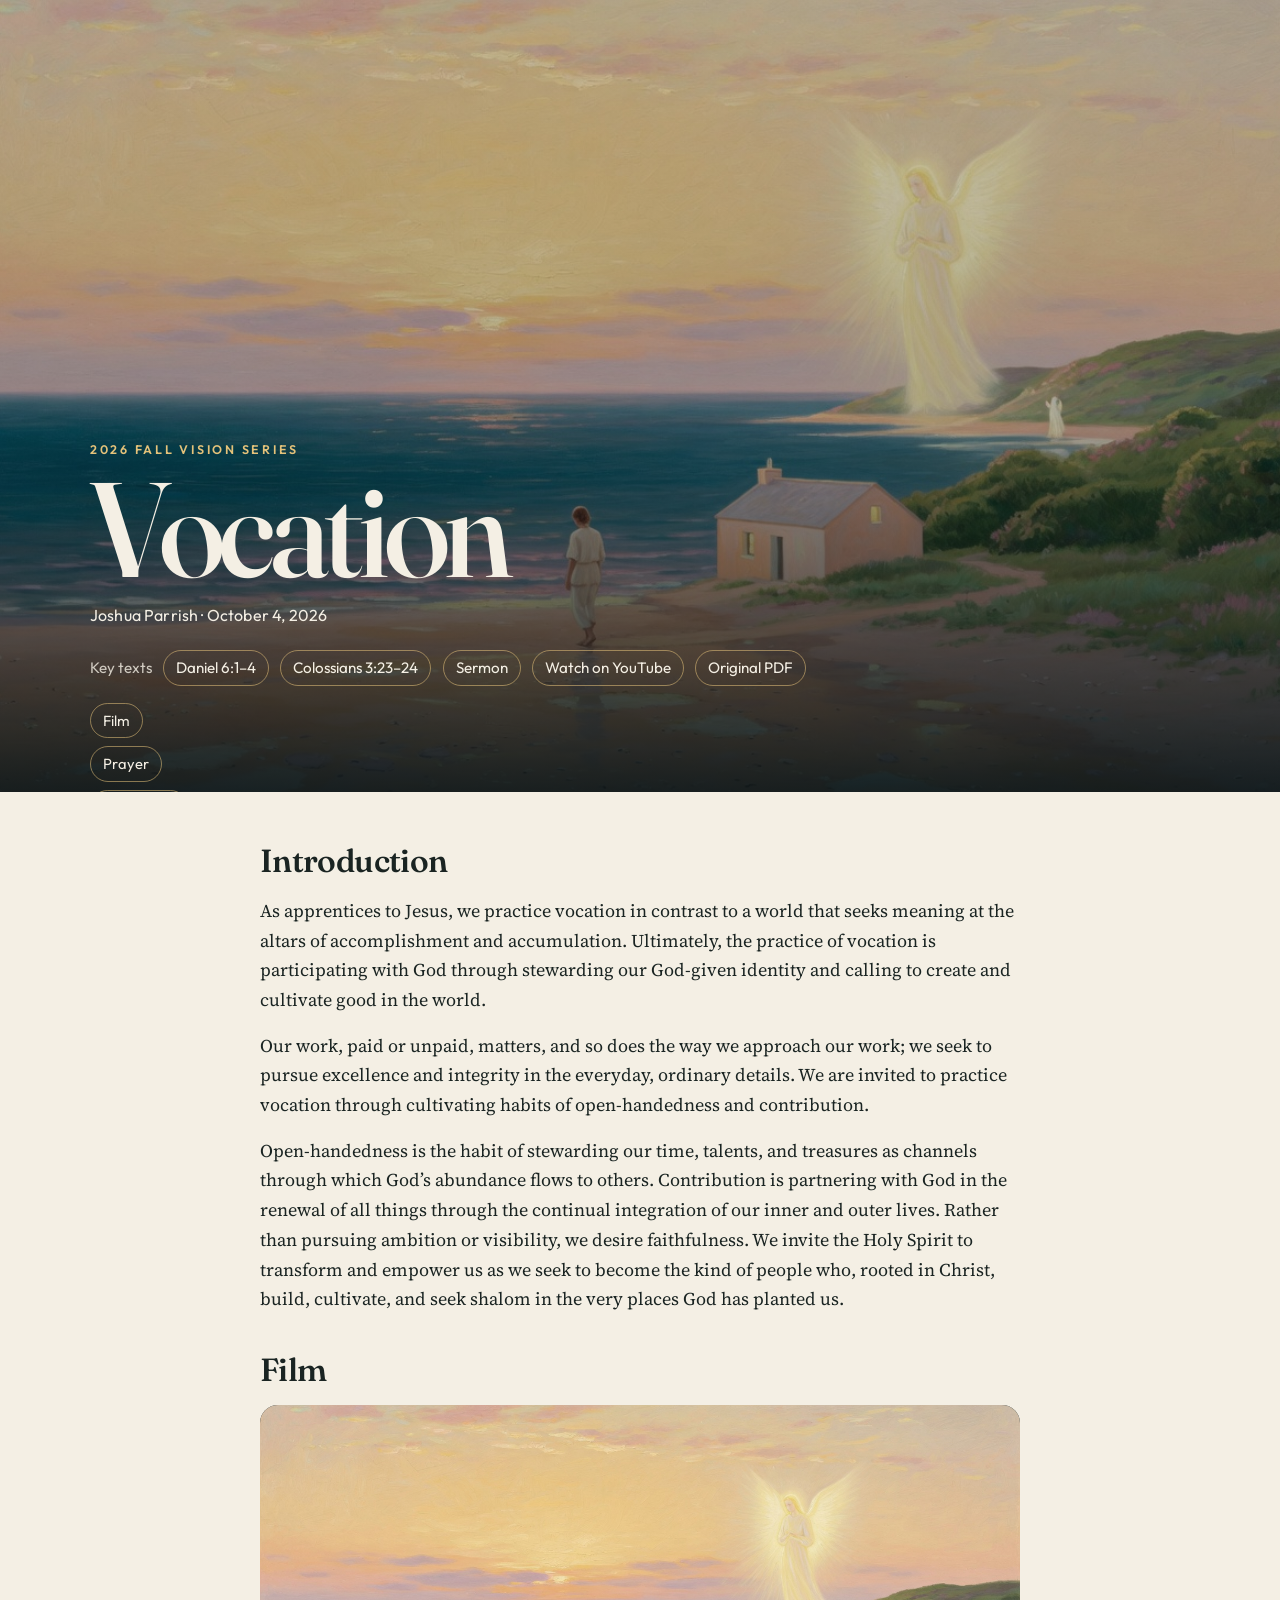
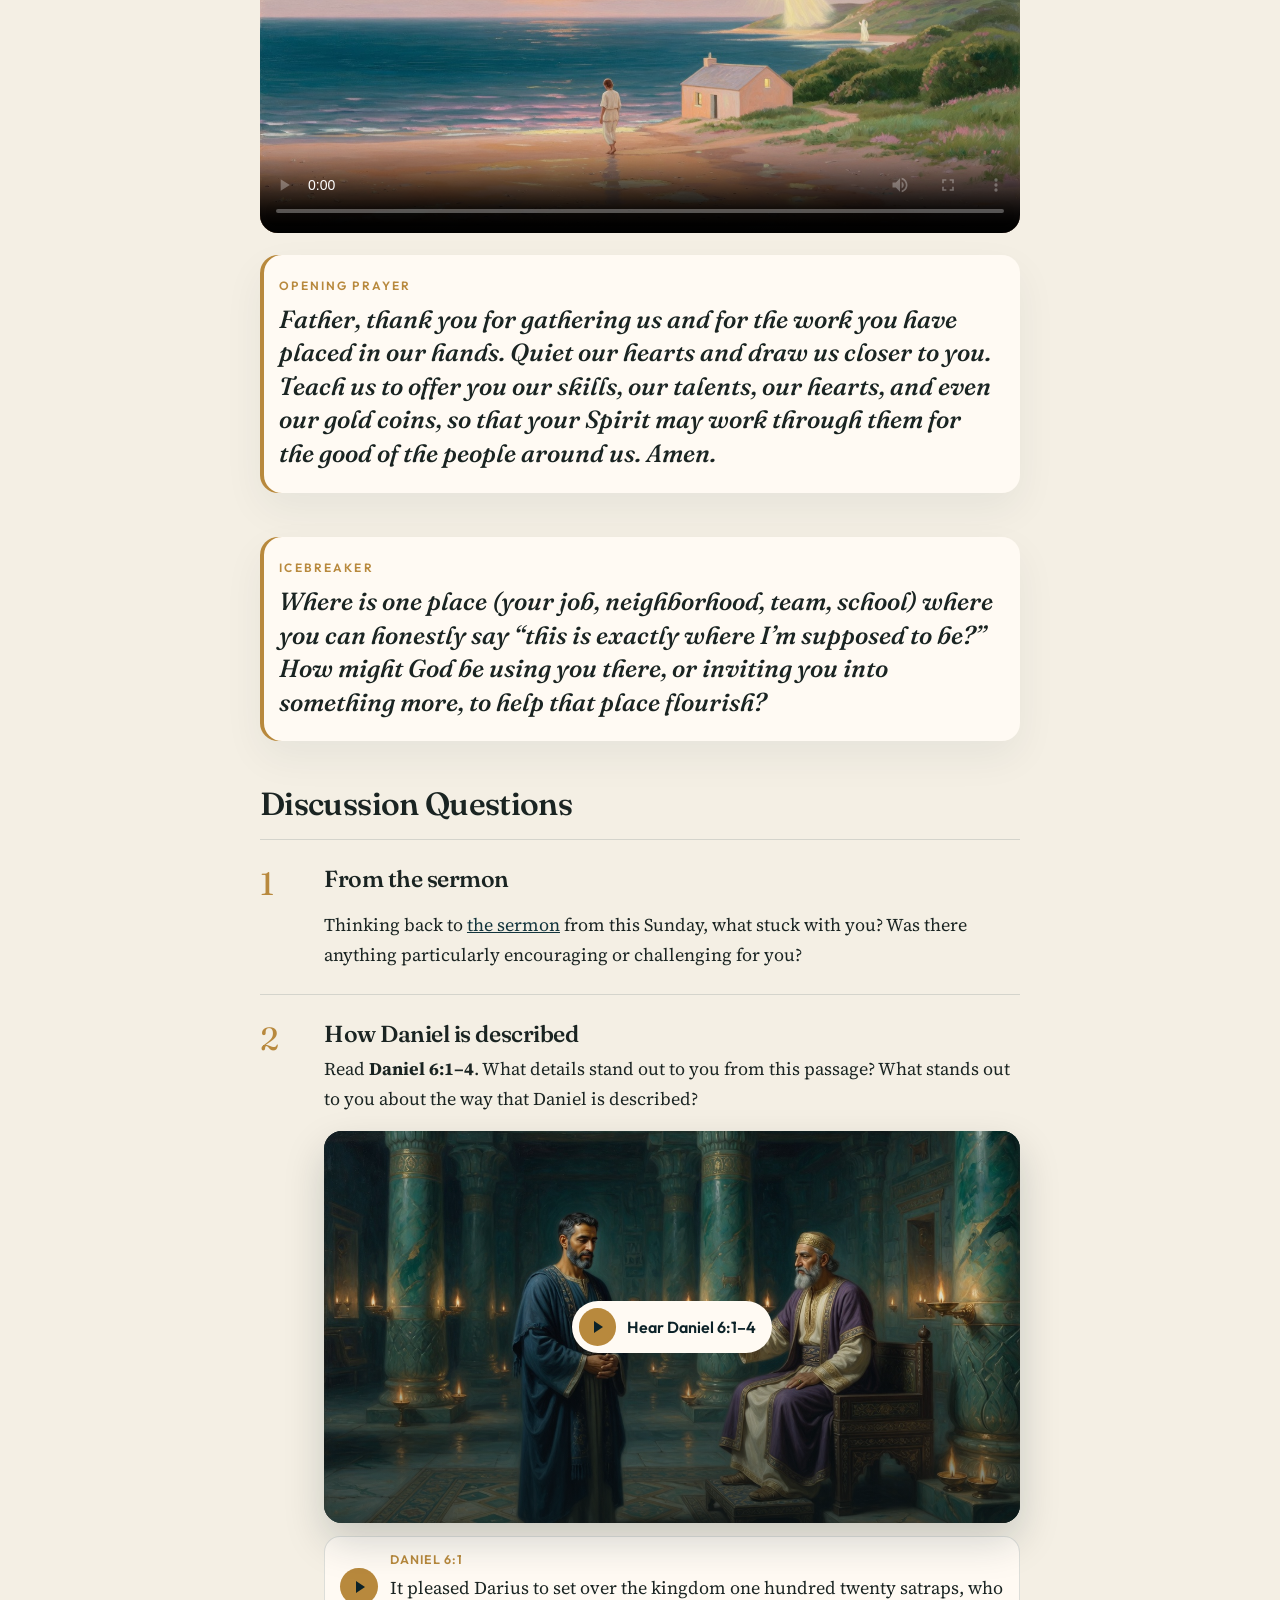
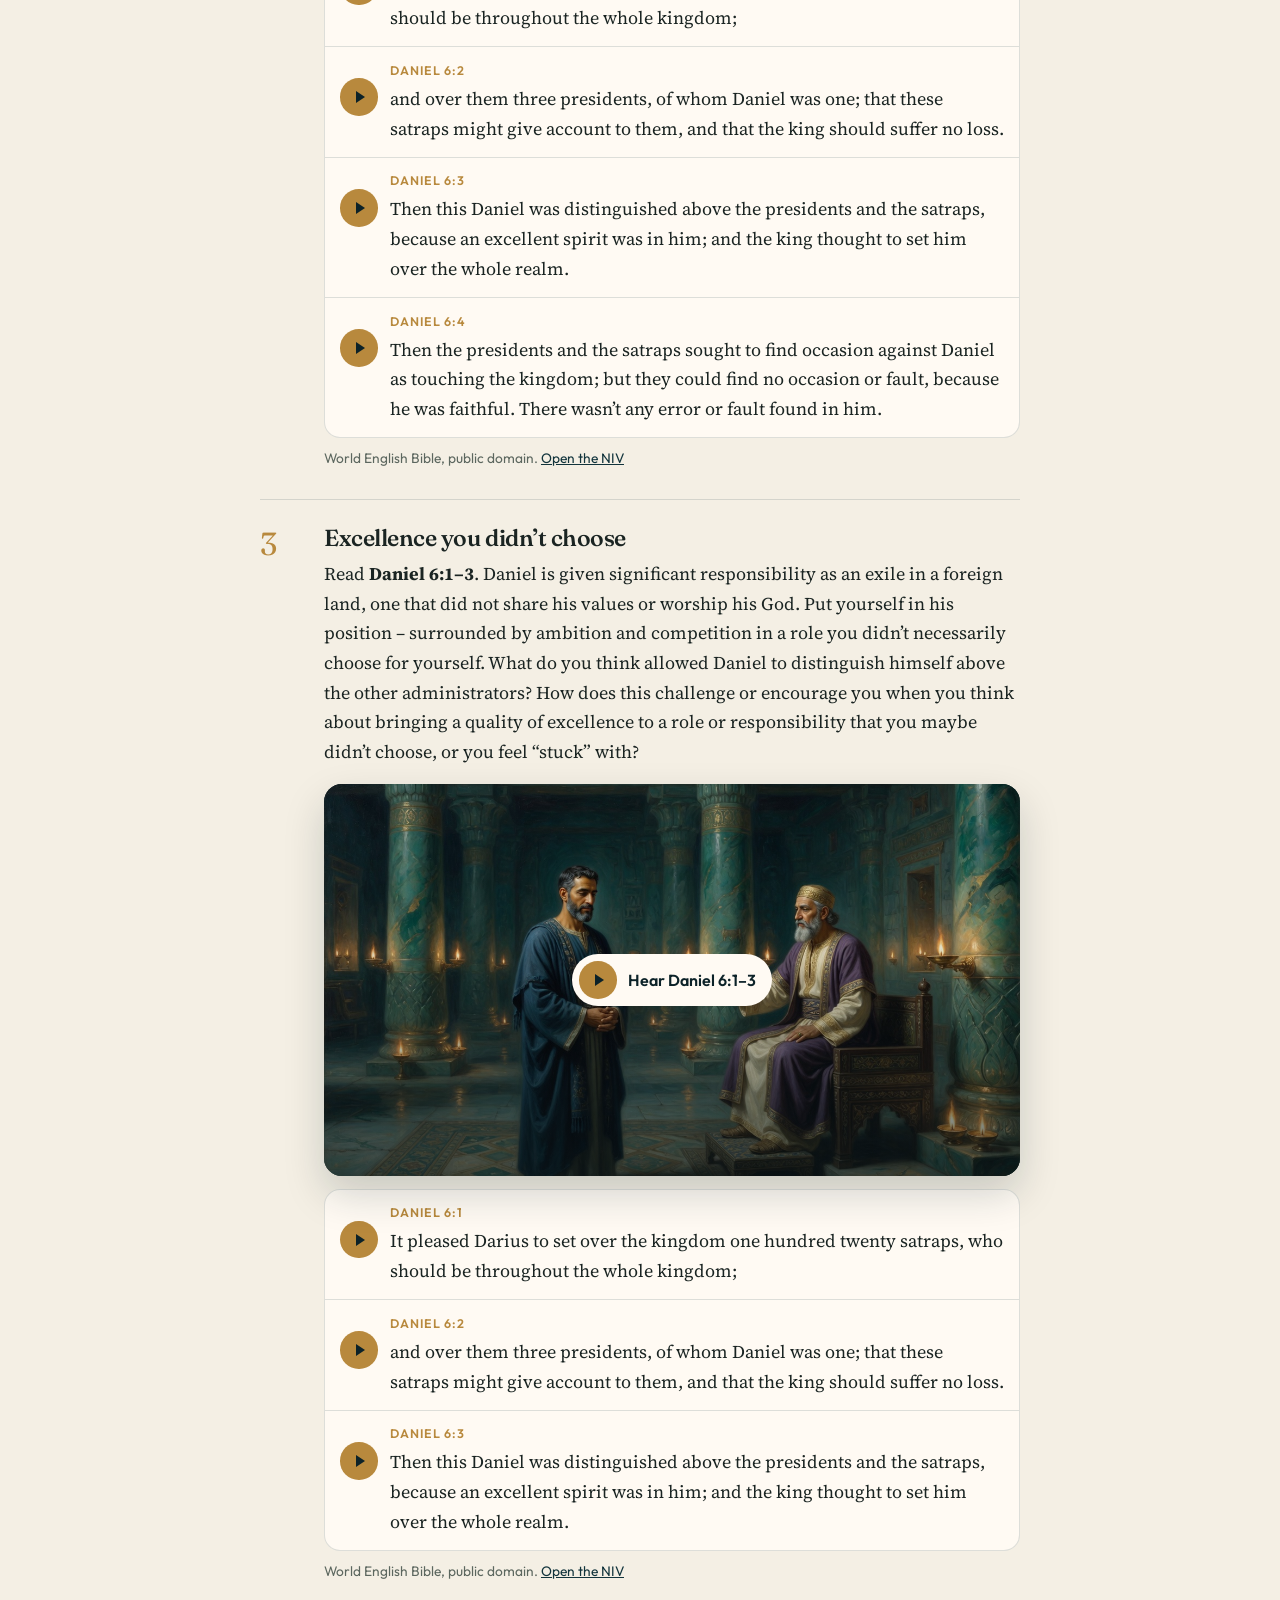
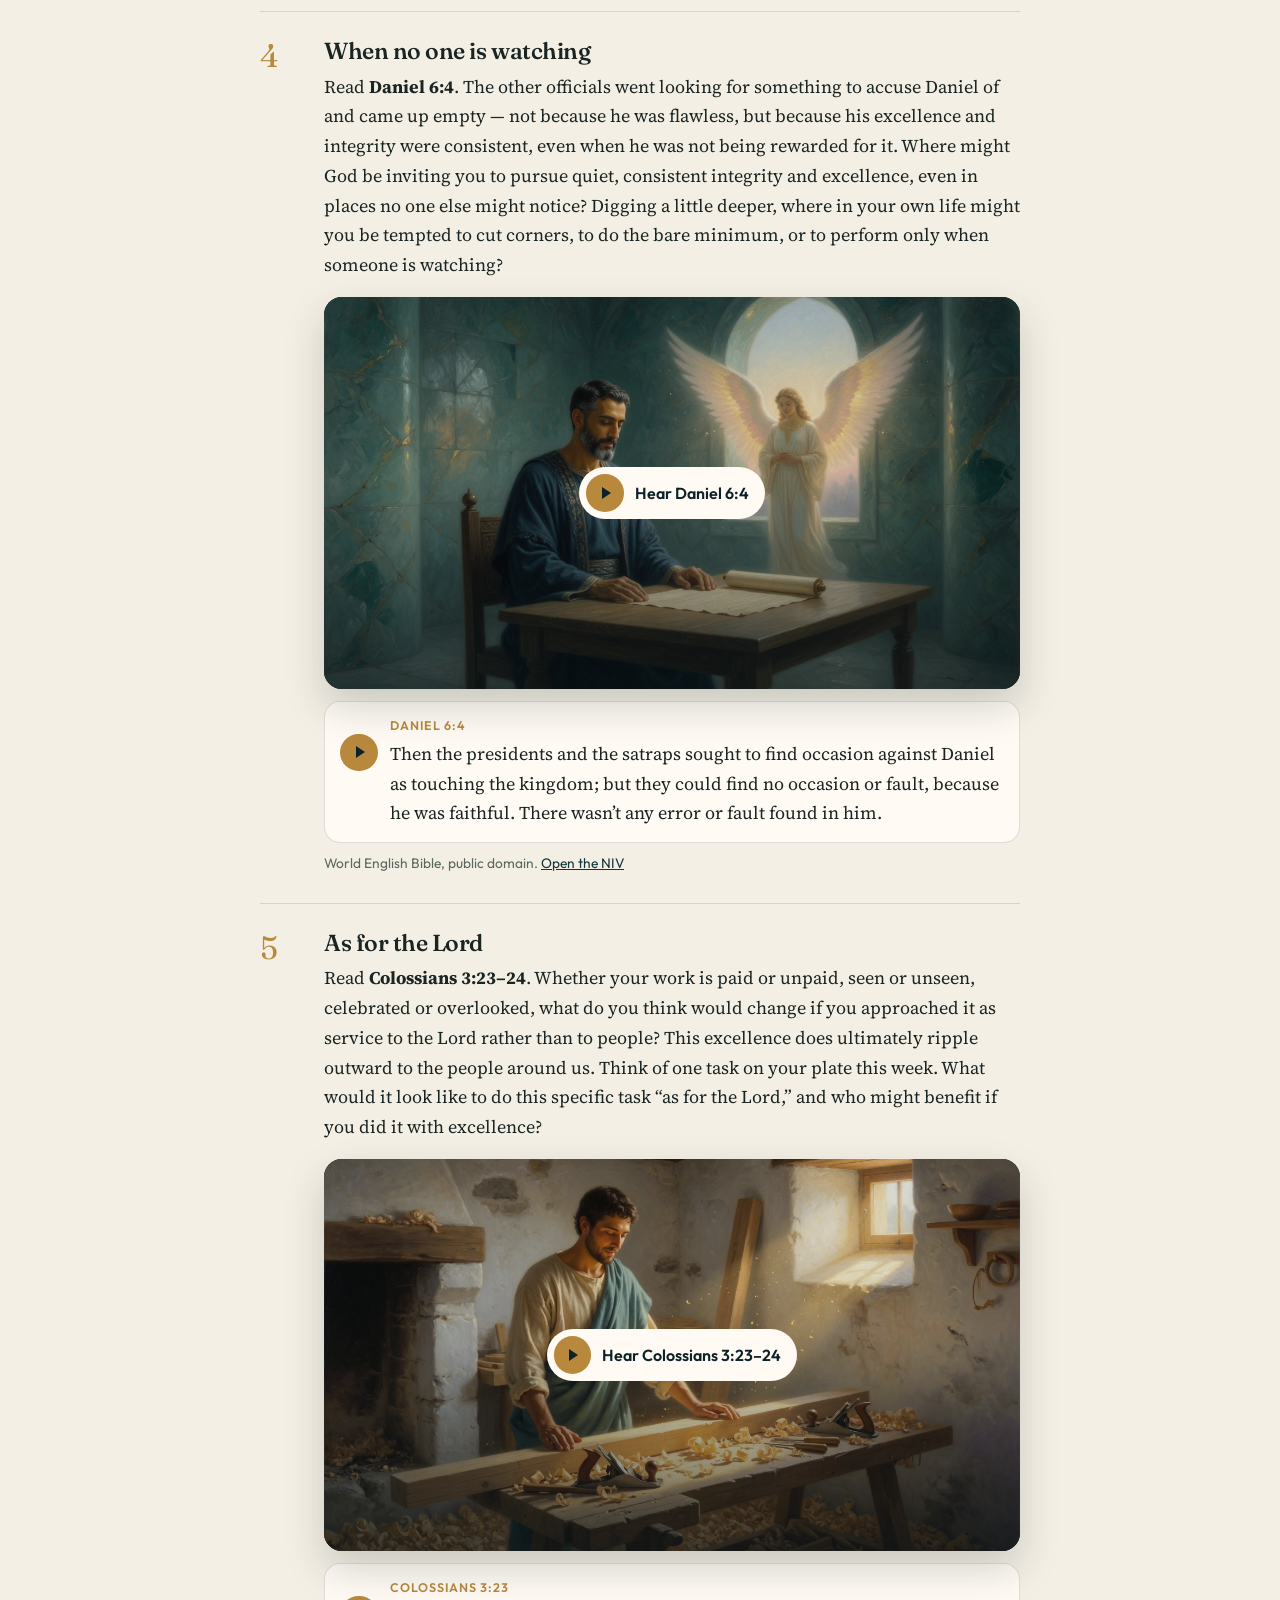
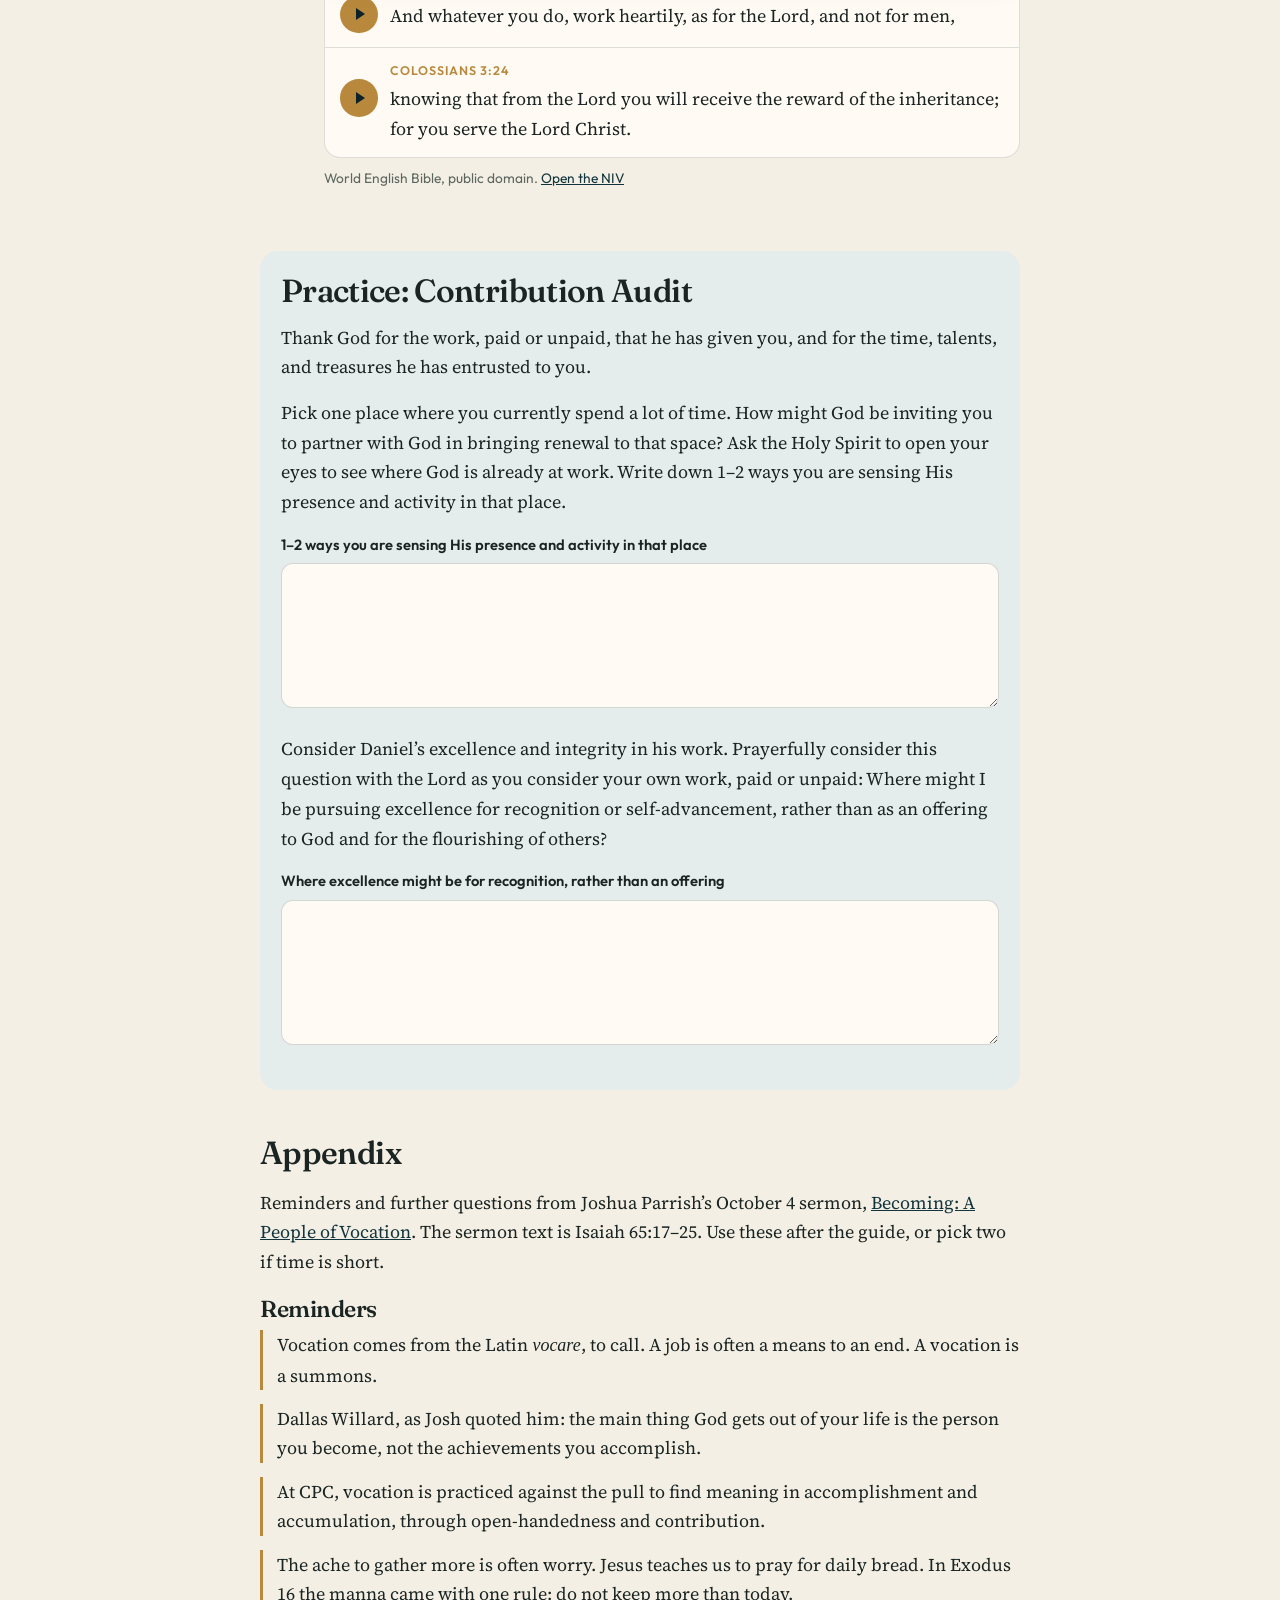
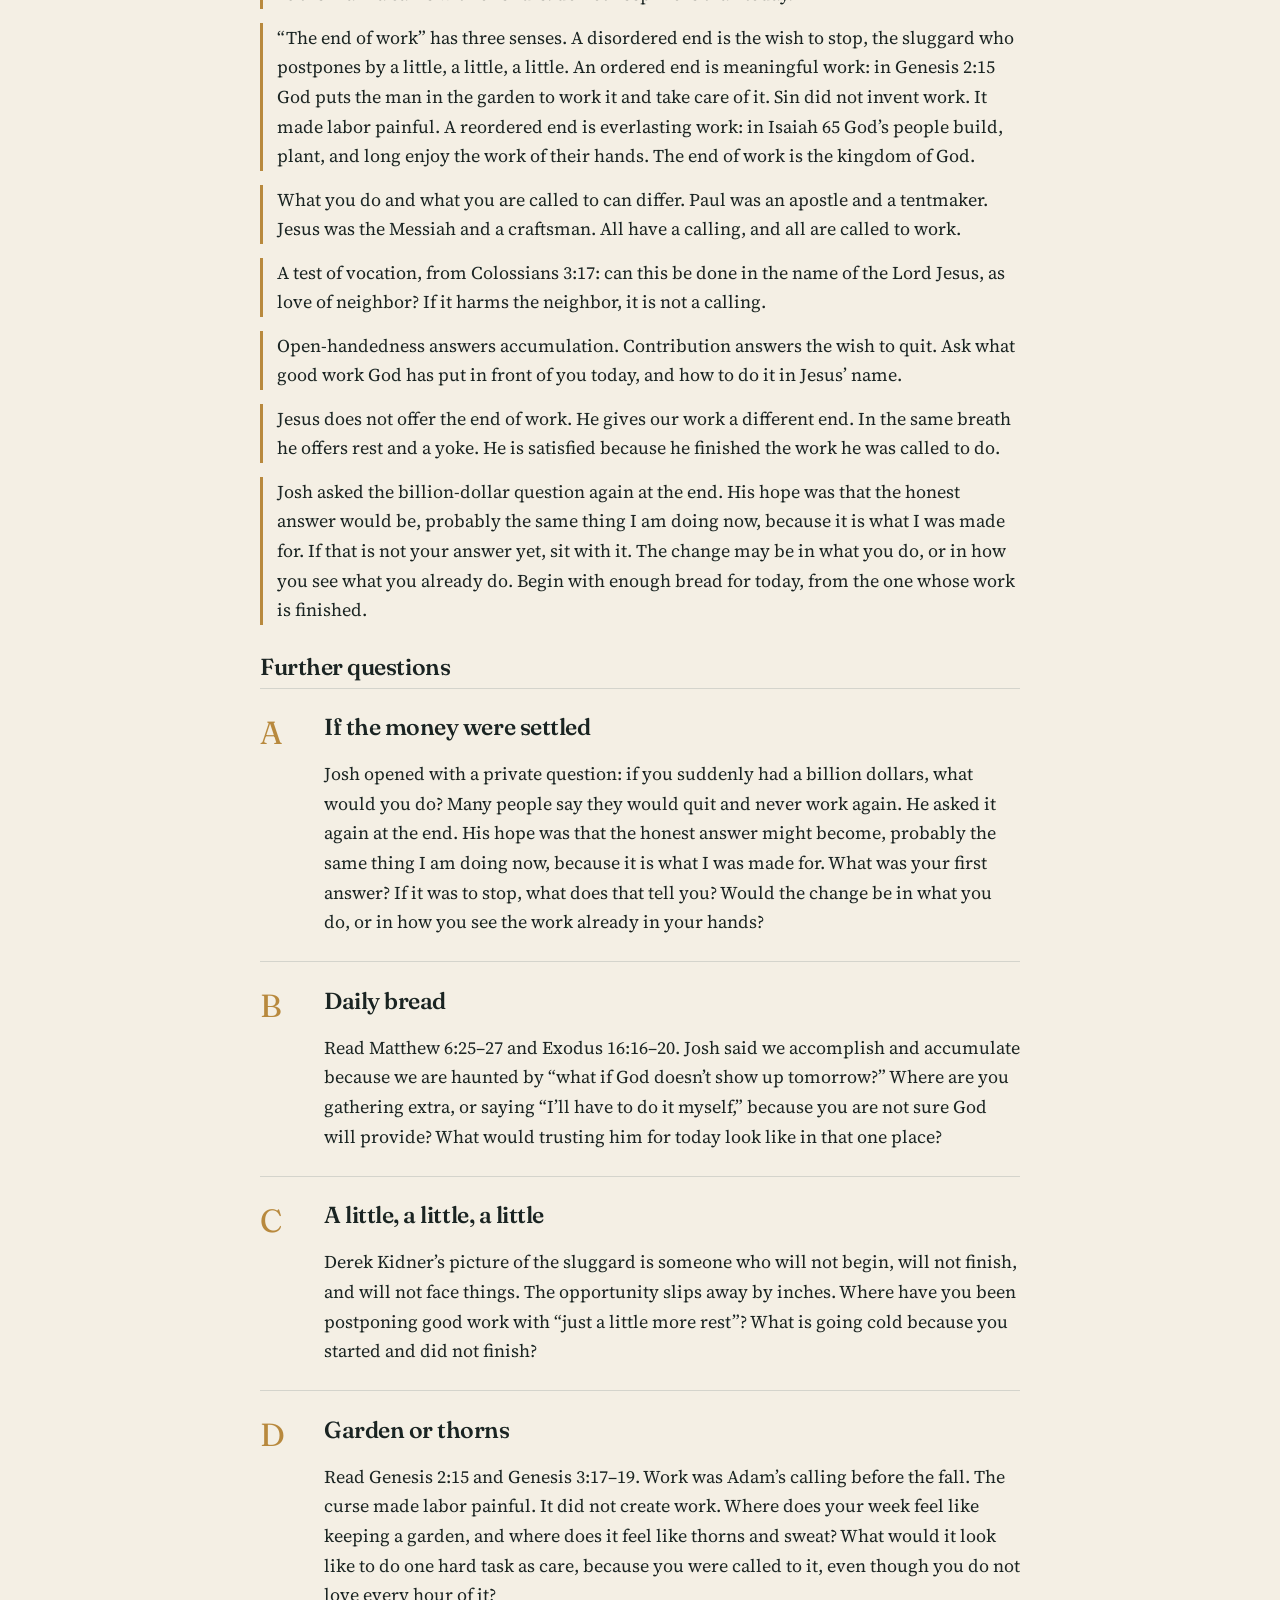
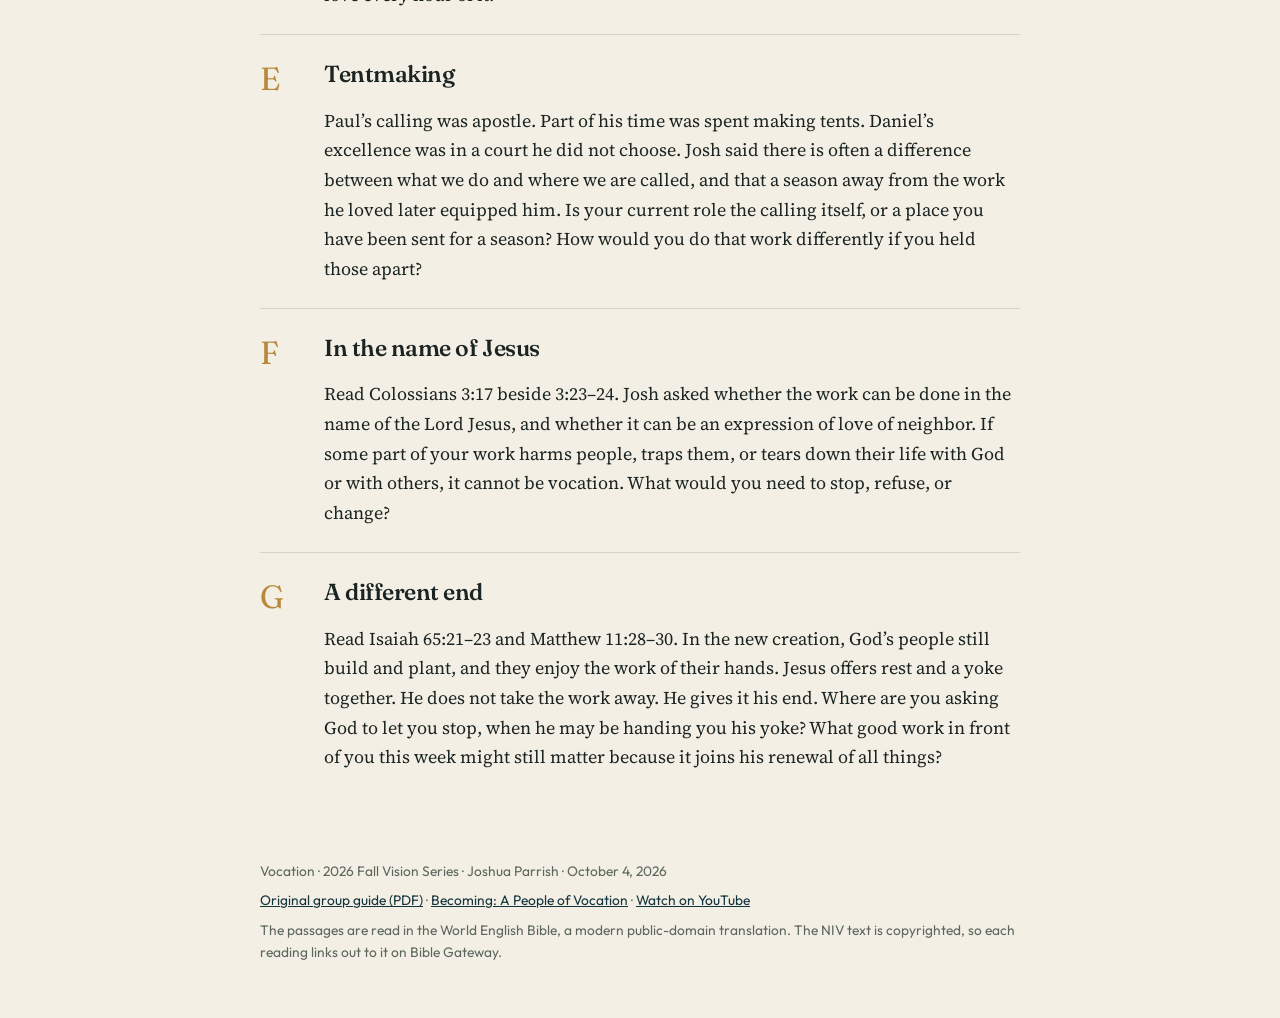
==== commit b668e000: "Add YouTube sermon link" ====
--- a/v1.html
+++ b/v1.html
@@ -513,6 +513,7 @@
         <a href="#daniel">Daniel 6:1–4</a>
         <a href="#colossians">Colossians 3:23–24</a>
         <a href="https://cpc.org/2026/10/04/becoming-a-people-of-vocation/" target="_blank" rel="noopener noreferrer">Sermon</a>
+        <a href="https://www.youtube.com/watch?v=7Y2N49hmMd4" target="_blank" rel="noopener noreferrer">Watch on YouTube</a>
         <a href="CG-10-4-26.pdf">Original PDF</a>
       </p>
       <nav class="jump" aria-label="Guide">
@@ -808,7 +809,7 @@
 
   <footer>
     <p>Vocation · 2026 Fall Vision Series · Joshua Parrish · October 4, 2026</p>
-    <p><a href="CG-10-4-26.pdf">Original group guide (PDF)</a> · <a href="https://cpc.org/2026/10/04/becoming-a-people-of-vocation/" target="_blank" rel="noopener noreferrer">Becoming: A People of Vocation</a></p>
+    <p><a href="CG-10-4-26.pdf">Original group guide (PDF)</a> · <a href="https://cpc.org/2026/10/04/becoming-a-people-of-vocation/" target="_blank" rel="noopener noreferrer">Becoming: A People of Vocation</a> · <a href="https://www.youtube.com/watch?v=7Y2N49hmMd4" target="_blank" rel="noopener noreferrer">Watch on YouTube</a></p>
     <p>The passages are read in the World English Bible, a modern public-domain translation. The NIV text is copyrighted, so each reading links out to it on Bible Gateway.</p>
   </footer>
 
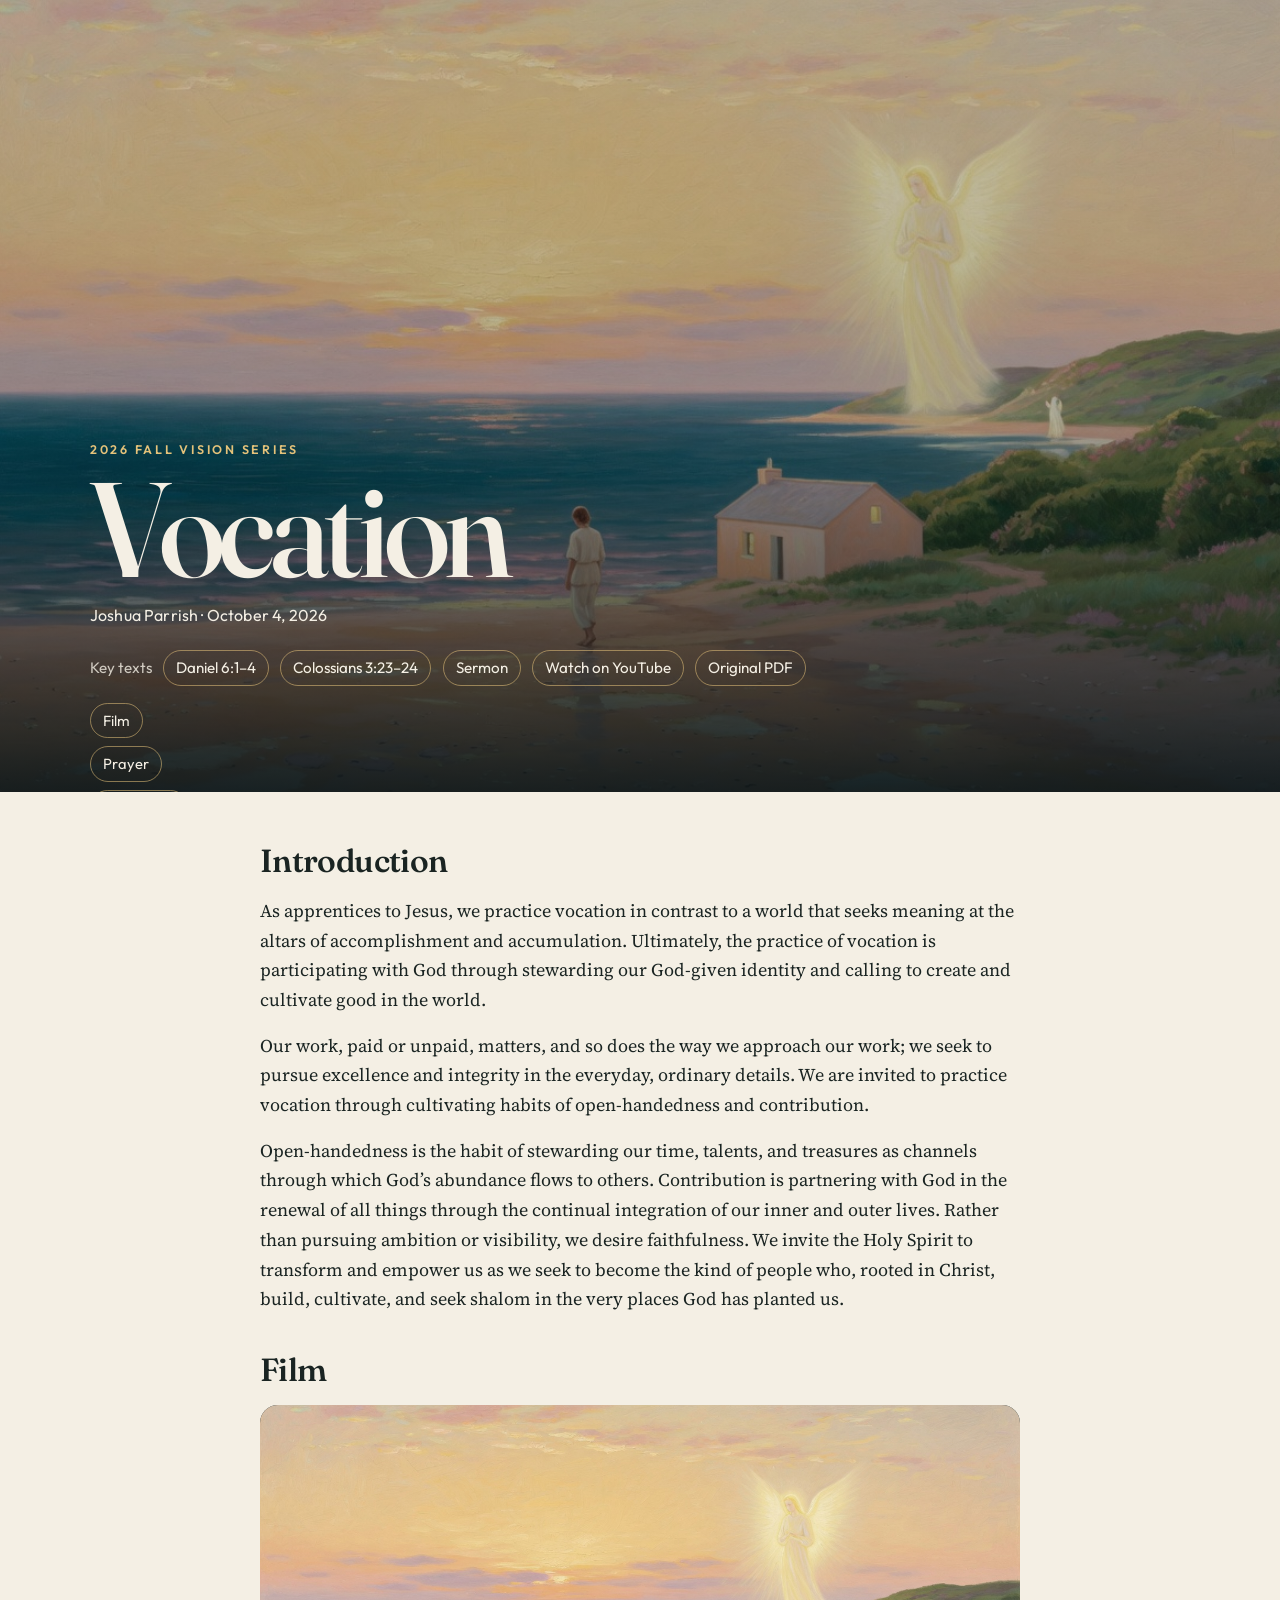
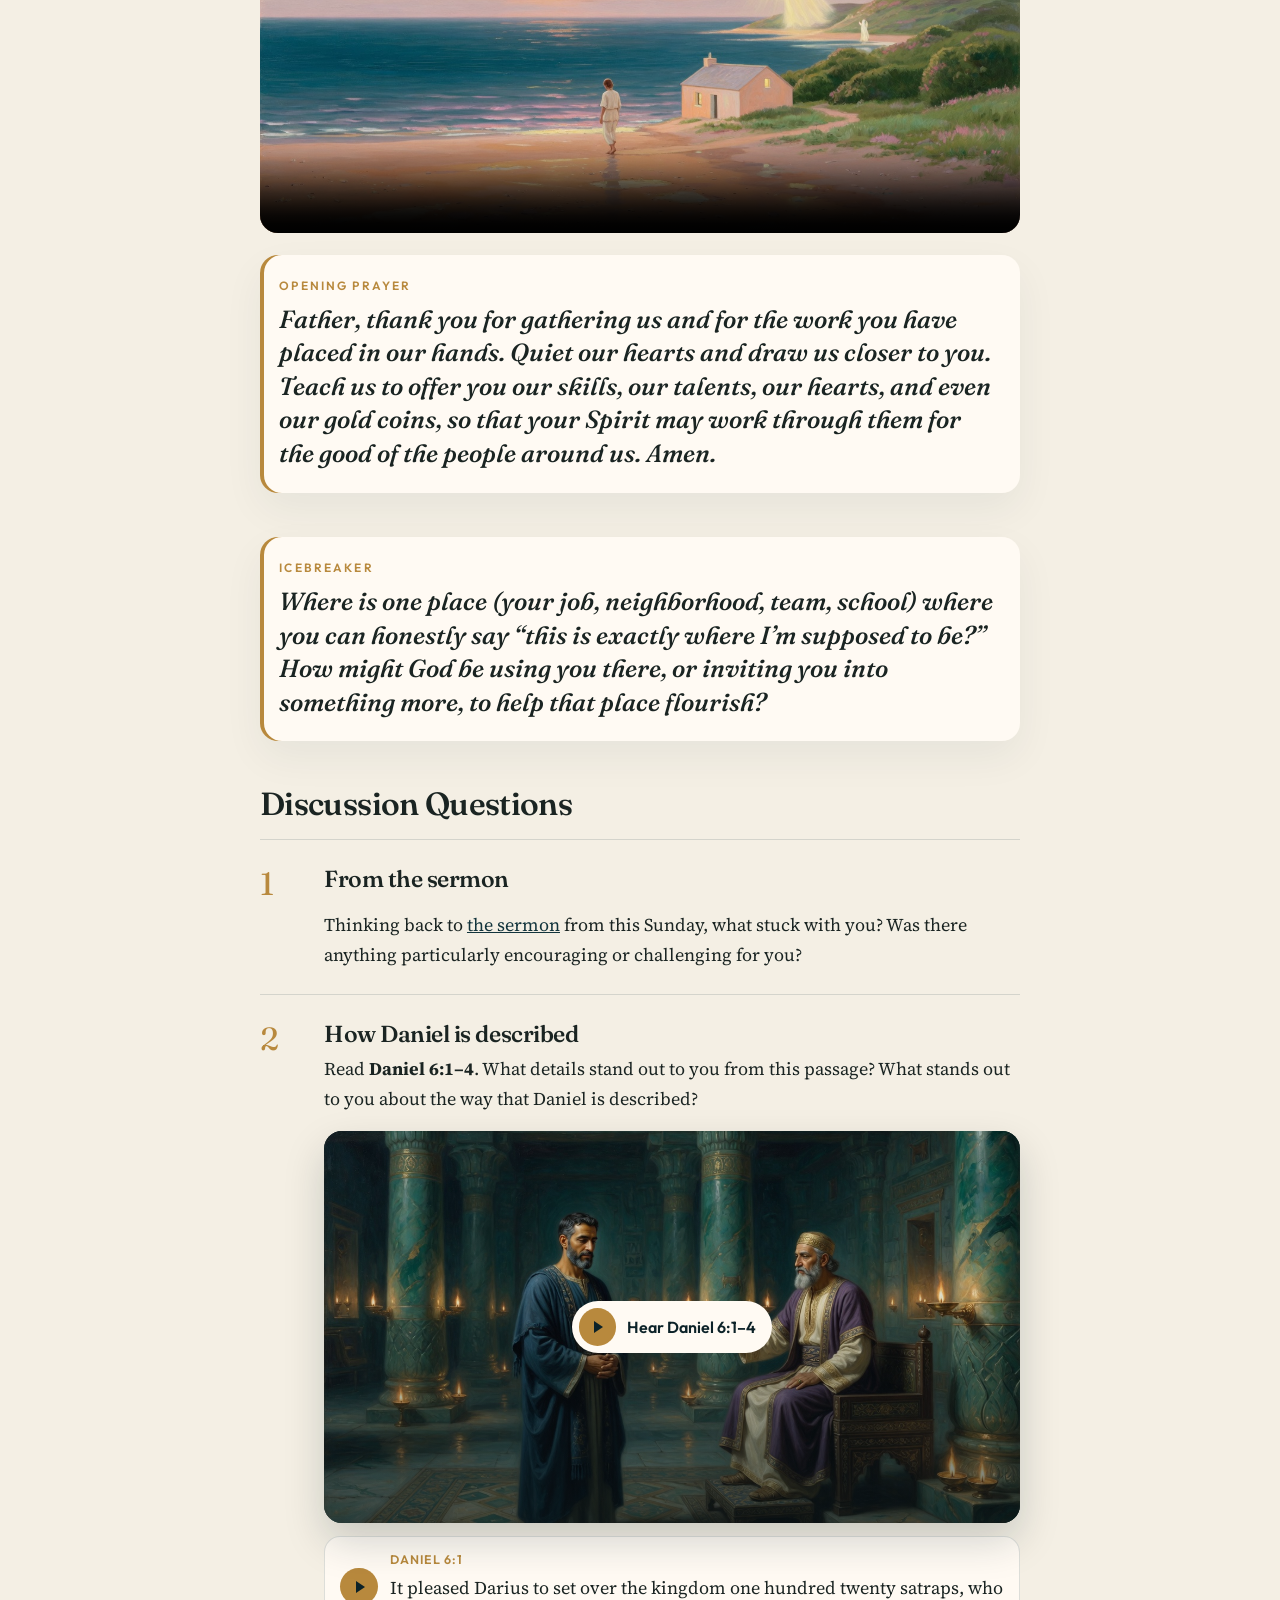
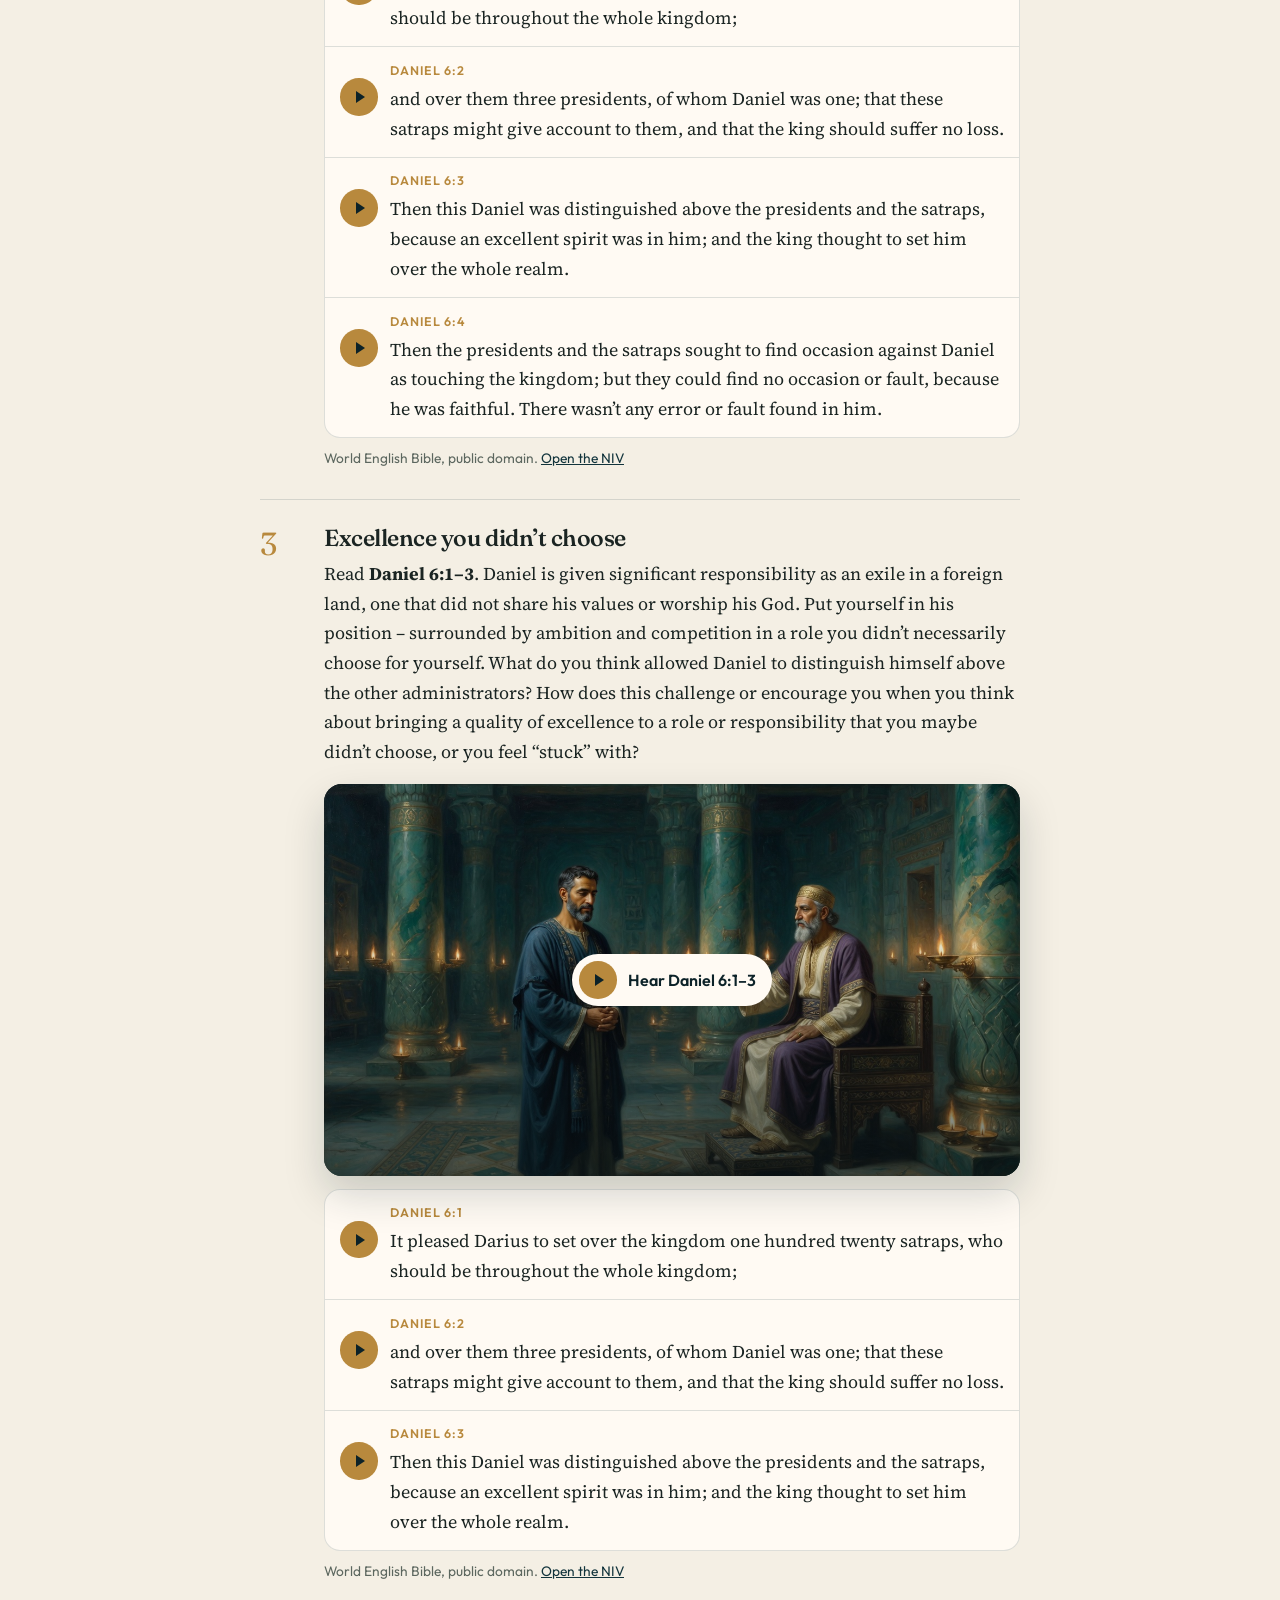
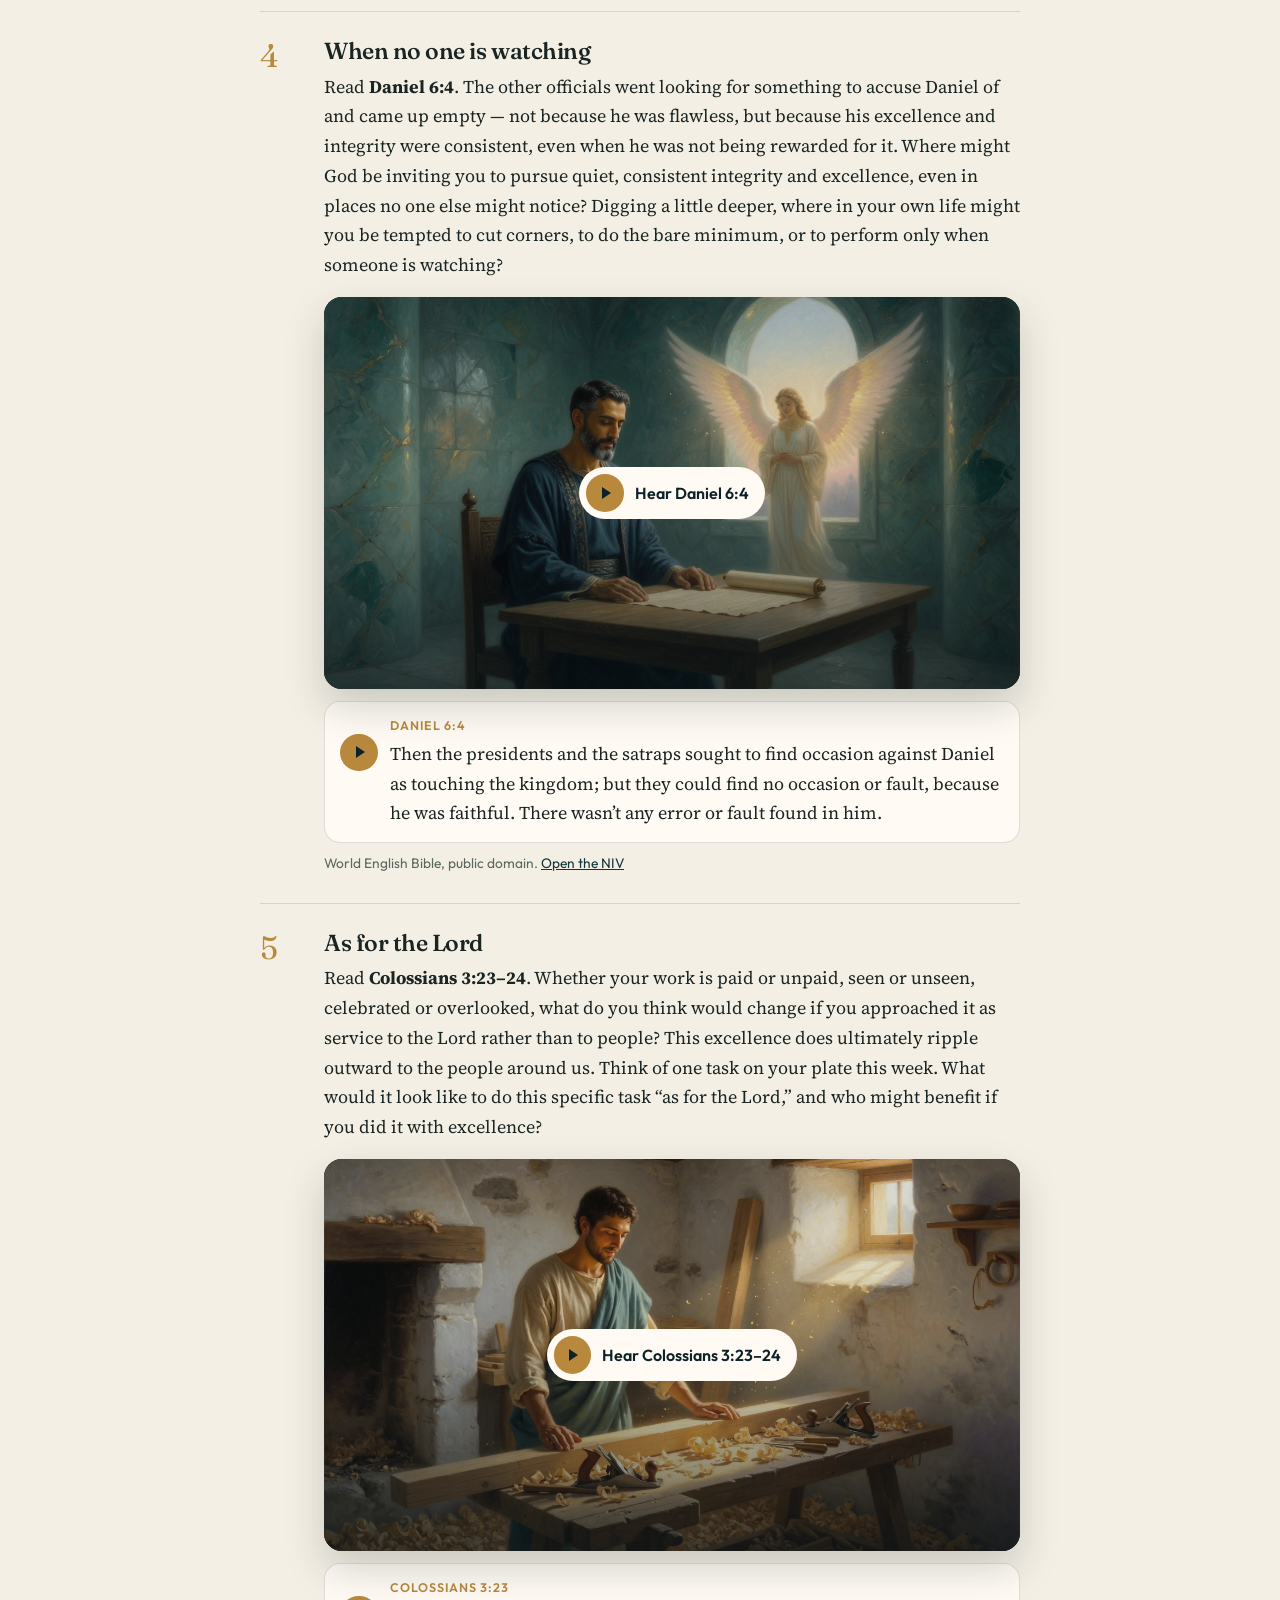
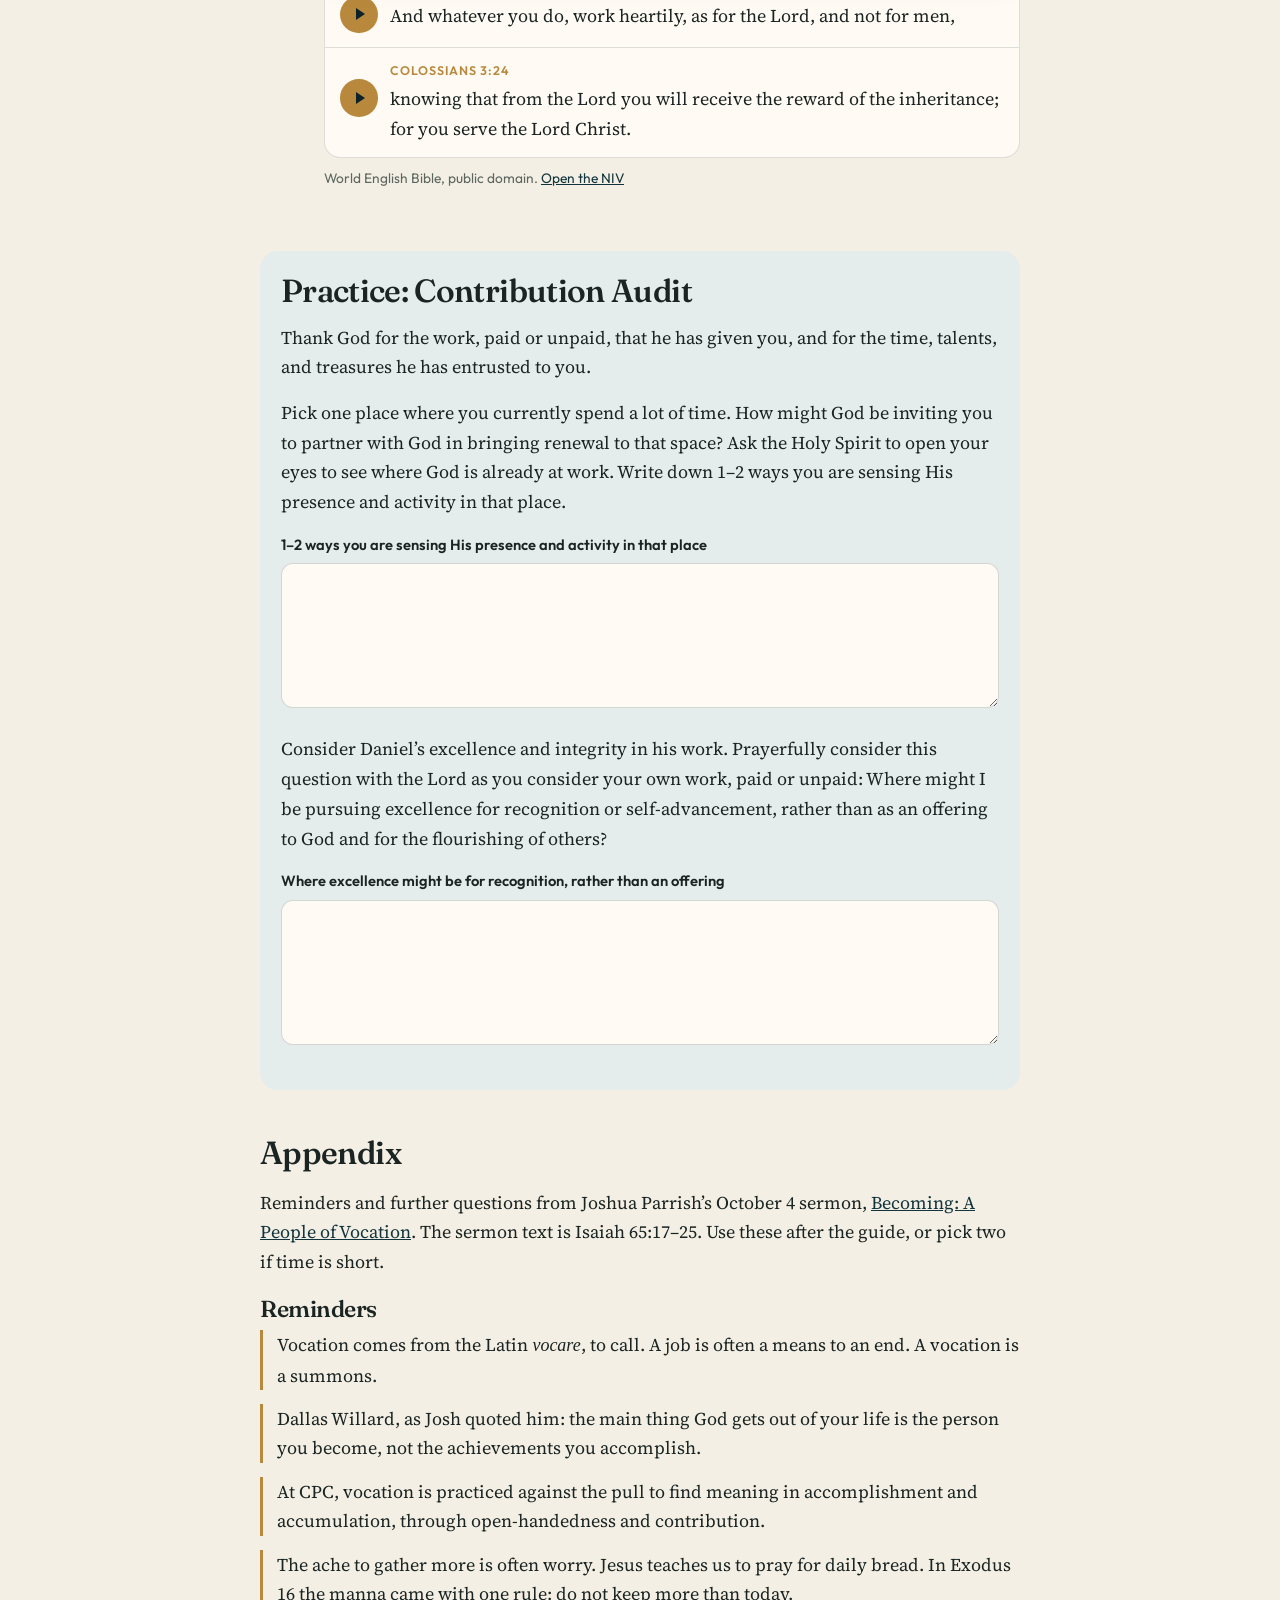
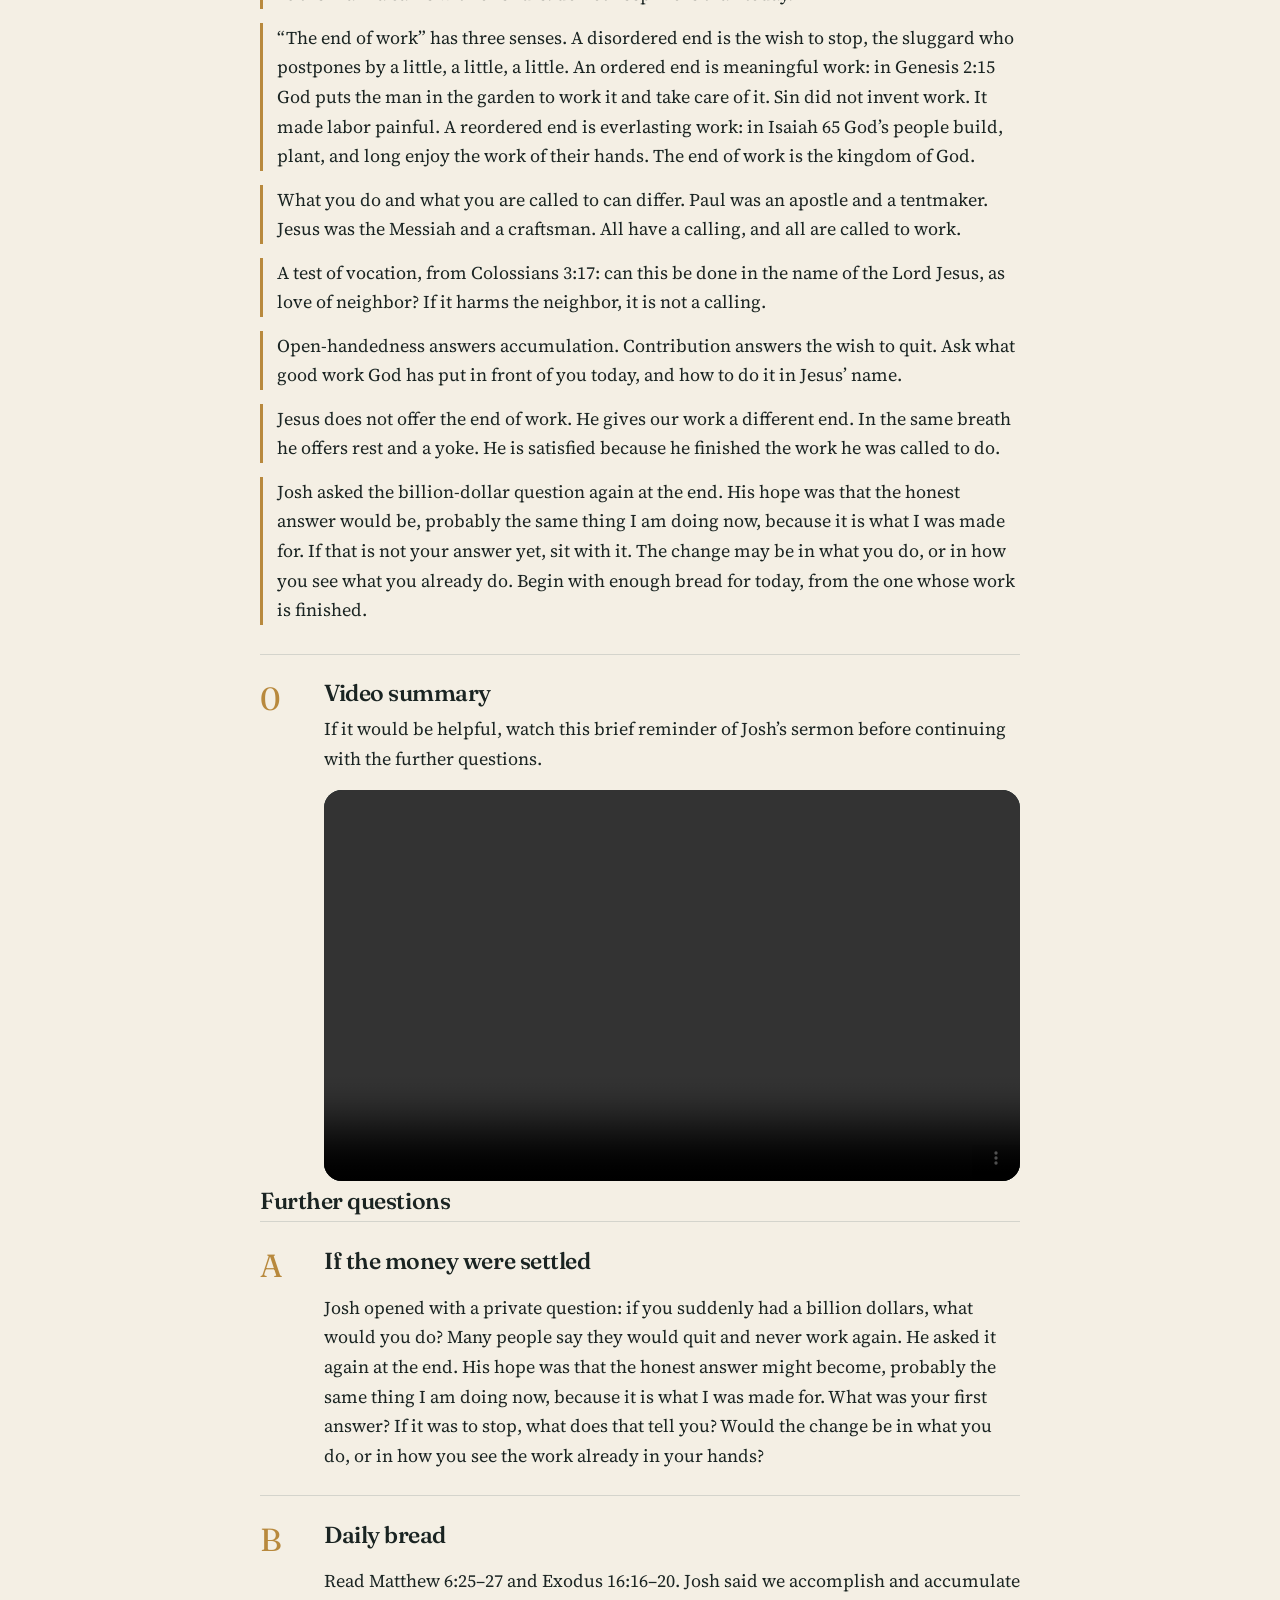
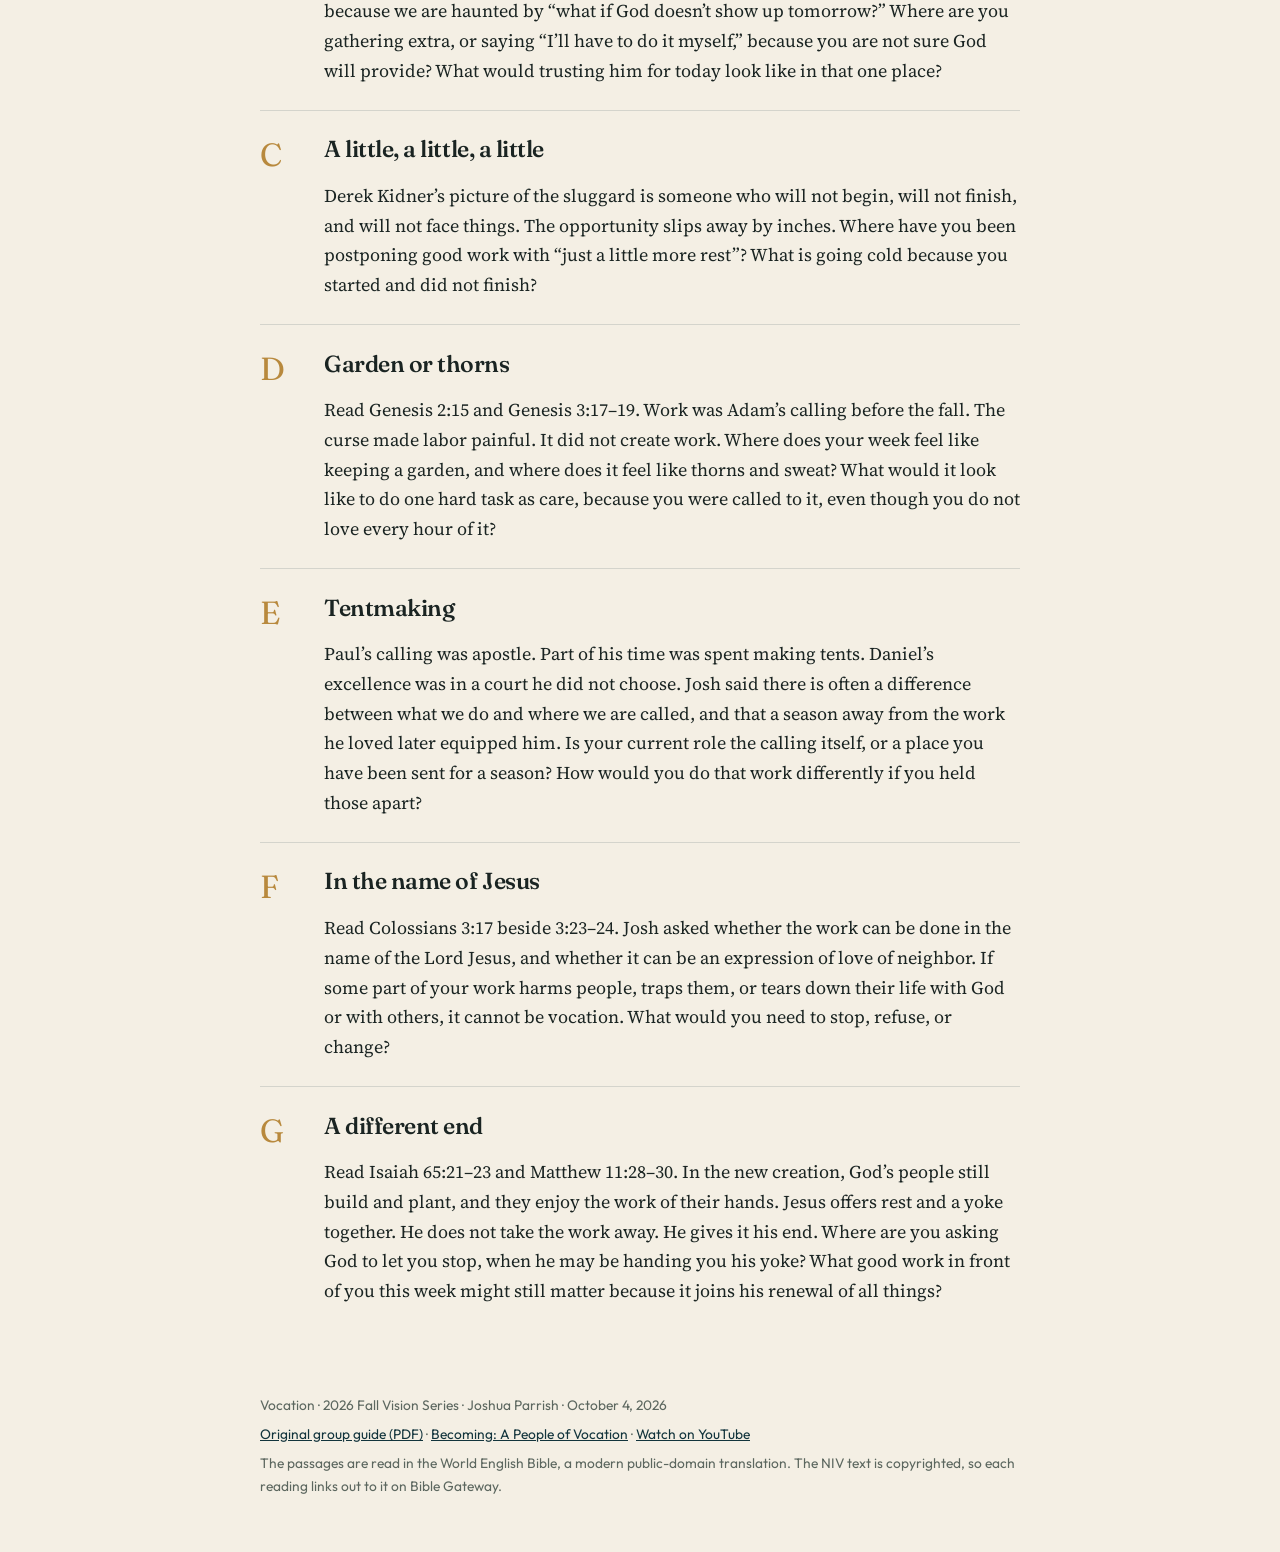
==== commit feb9df8d: "Add optional sermon summary video" ====
--- a/v1.html
+++ b/v1.html
@@ -747,6 +747,17 @@
         <li>Josh asked the billion-dollar question again at the end. His hope was that the honest answer would be, probably the same thing I am doing now, because it is what I was made for. If that is not your answer yet, sit with it. The change may be in what you do, or in how you see what you already do. Begin with enough bread for today, from the one whose work is finished.</li>
       </ul>
 
+      <article class="question">
+        <p class="num" aria-hidden="true">0</p>
+        <div>
+          <h3>Video summary</h3>
+          <p class="lead">If it would be helpful, watch this brief reminder of Josh’s sermon before continuing with the further questions.</p>
+          <video class="study-film" controls playsinline preload="metadata">
+            <source src="vocation-sermon-reminder.mp4" type="video/mp4">
+          </video>
+        </div>
+      </article>
+
       <h3>Further questions</h3>
 
       <article class="question">
